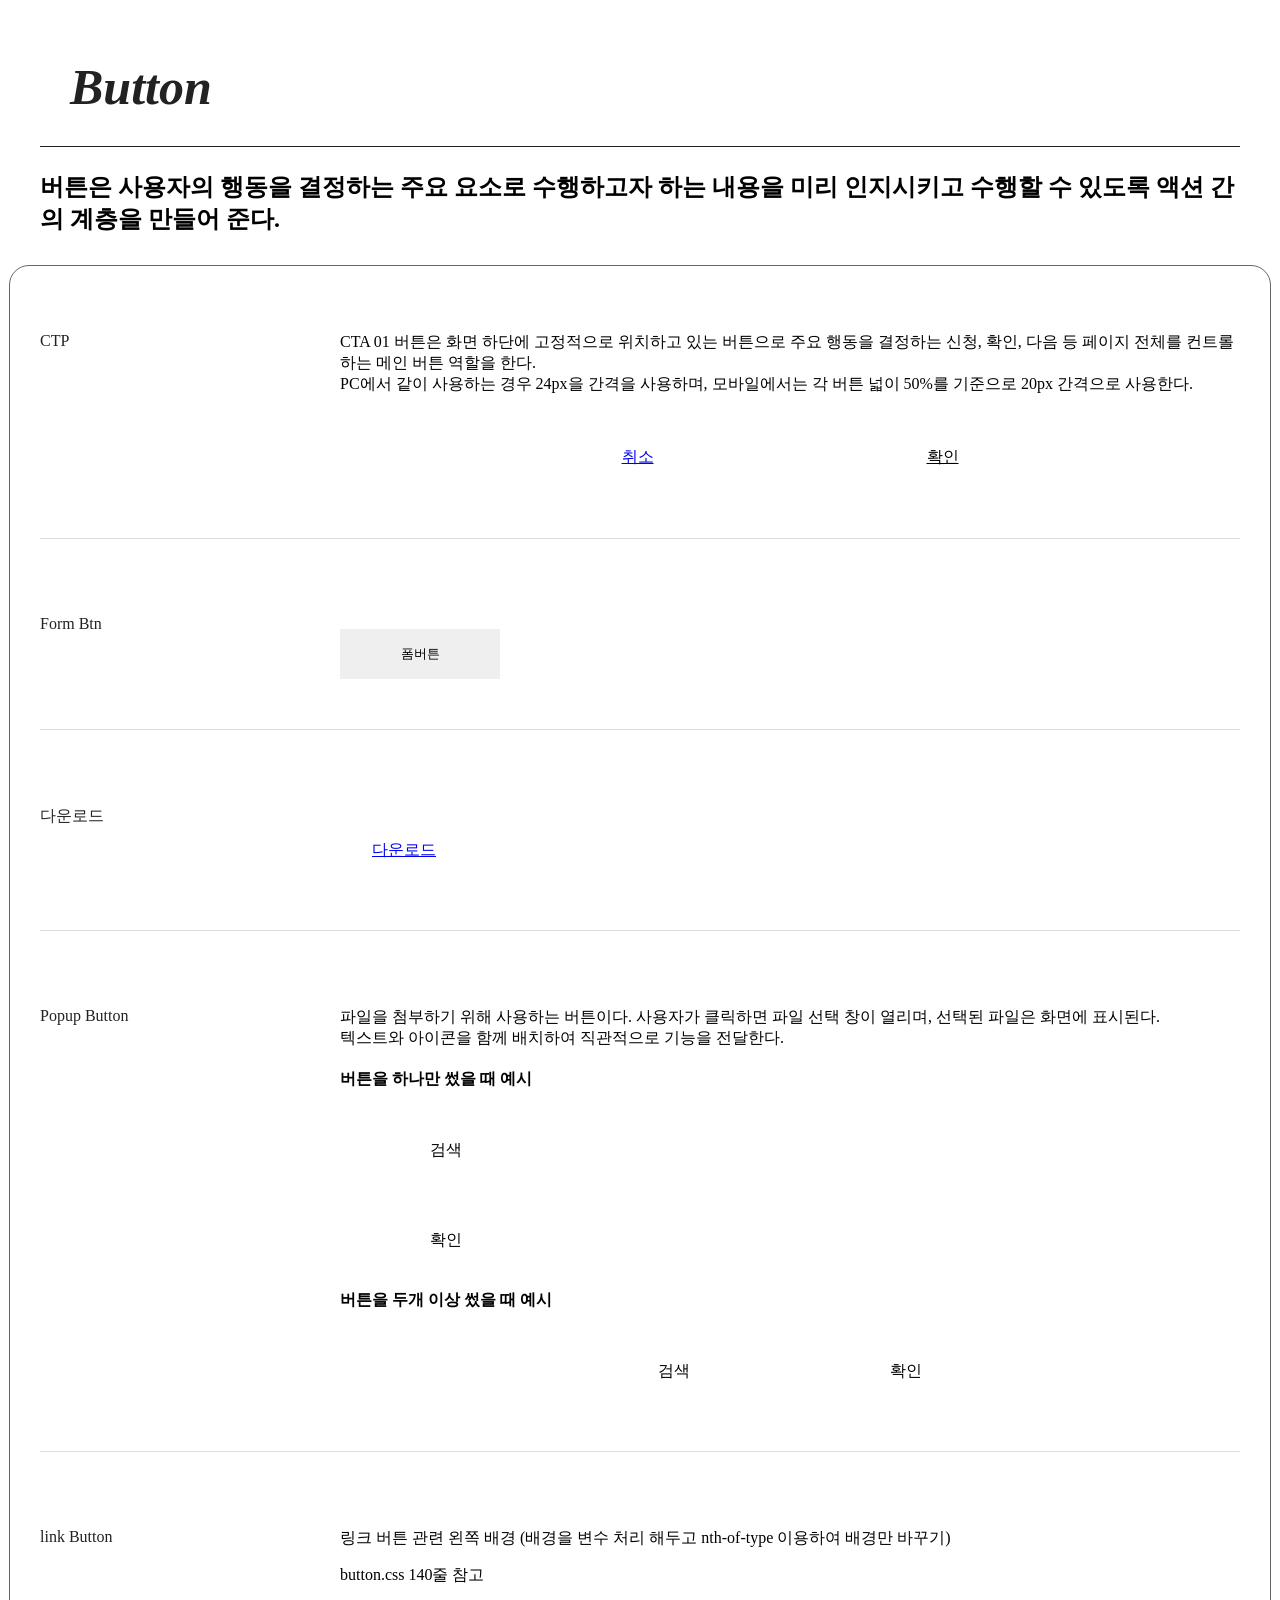
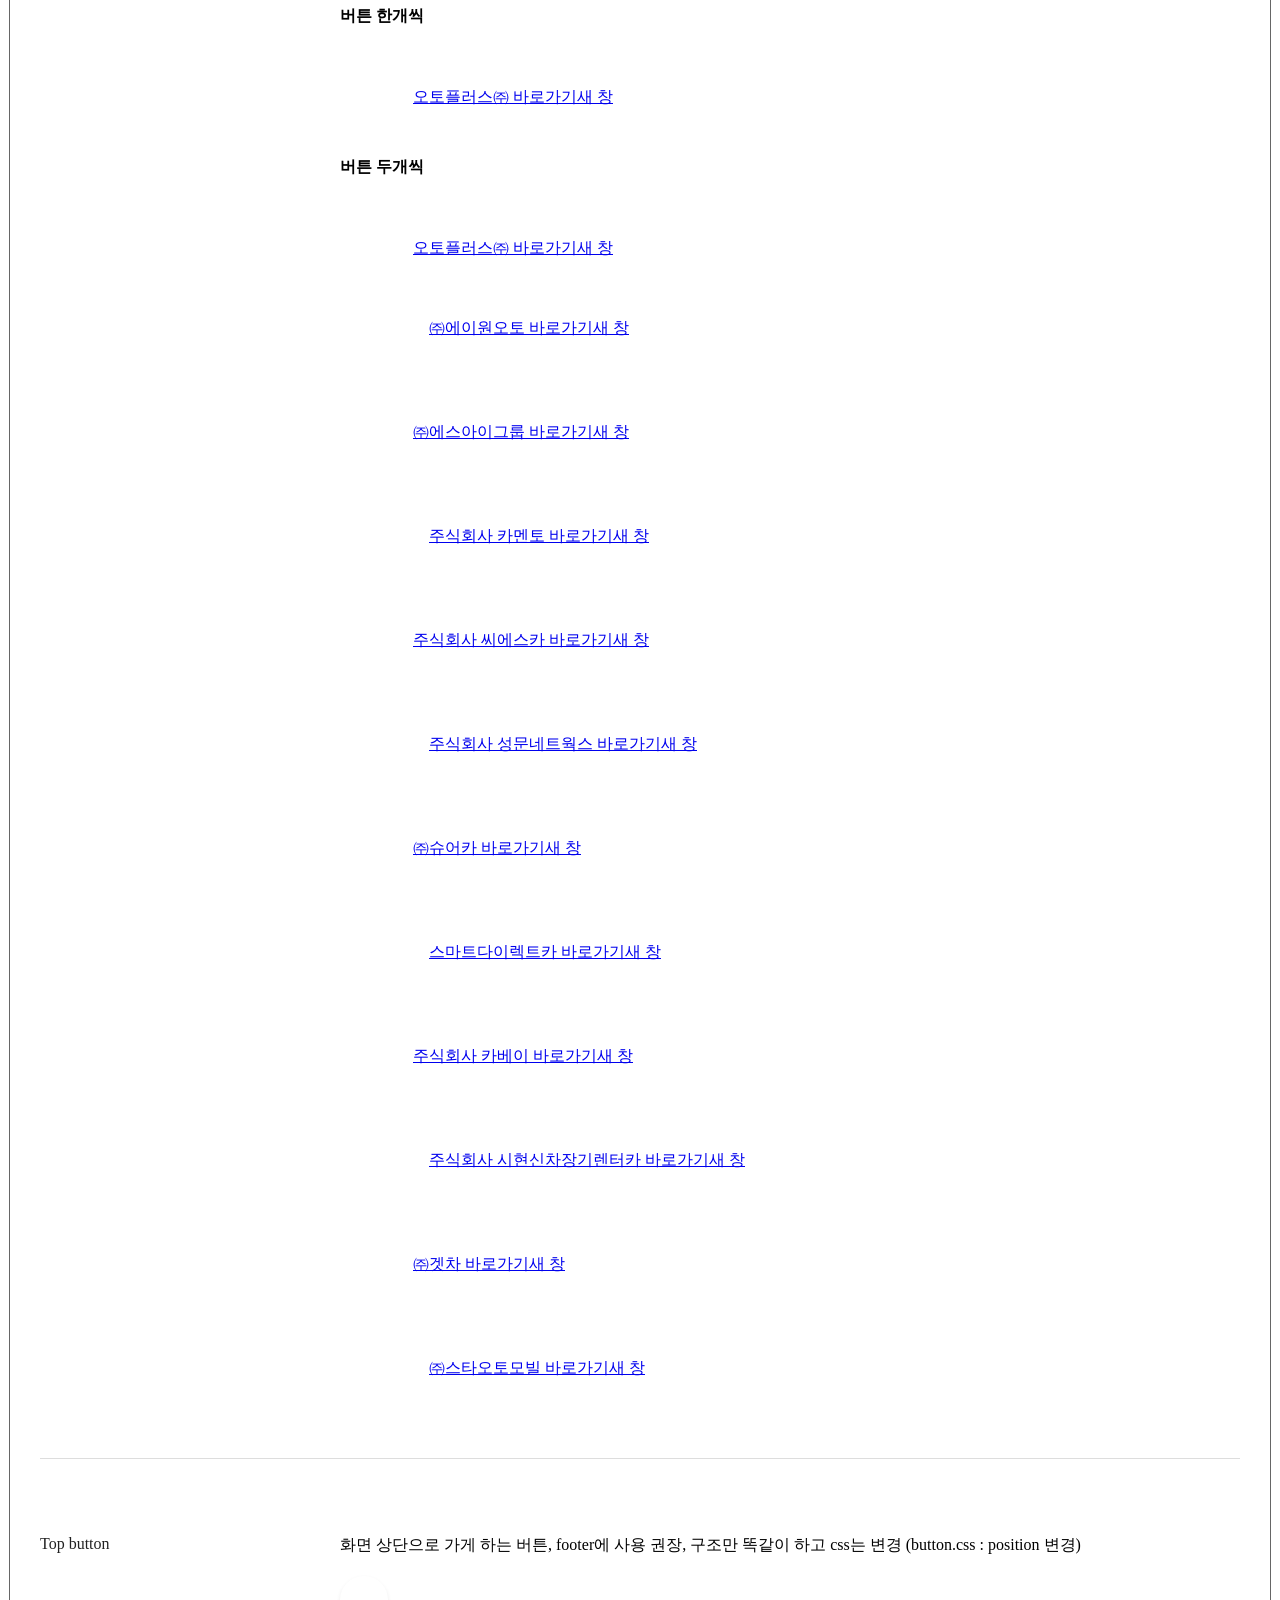
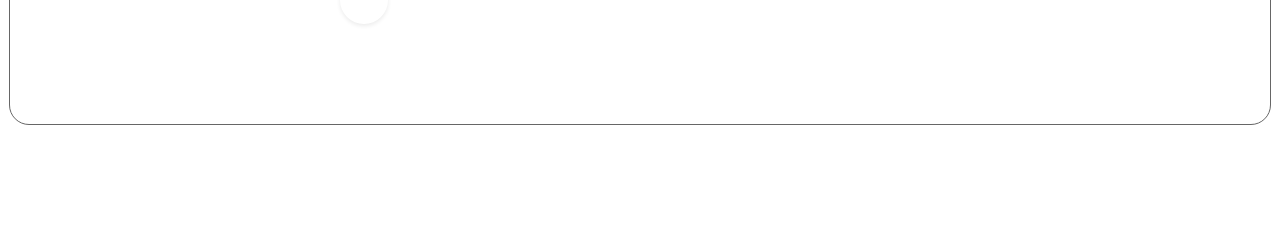
==== guide/sample/button.html @ 747c88f3 "table, tab, button css 가이드에 사용하는 부분 제외 주석처리" ====
<!DOCTYPE html>
<html lang="ko">
  <head>
    <meta charset="utf-8" />
    <meta http-equiv="X-UA-Compatible" content="IE=edge" />
    <title>버튼&gt;샘플&gt;mg캐피탈</title>

    <meta name="keywords" content="MG캐피탈" />
    <meta name="copyright" content="copyrights 2025 MG캐피탈" />
    <meta name="description" content="MG캐피탈 리스금융, 할부금융, 스탁론, 기업대출, 장기렌트카, PF대출 등 금융 서비스 제공." />
    <meta name="viewport" content="width=device-width" />
    <meta name="apple-mobile-web-app-status-bar-style" content="white" />
    <meta name="apple-mobile-web-app-capable" content="yes" />
    <meta name="mobile-web-app-capable" content="yes" />
    <meta http-equiv="Expires" content="-1" />
    <meta http-equiv="Pragma" content="no-cache" />
    <meta http-equiv="Cache-Control" content="No-Cache" />

    <!-- Favicon -->
    <link rel="shortcut icon" type="image/x-icon" href="https://www.mgcap.co.kr/favicon.ico" />

    <!-- CSS -->
    <link rel="stylesheet" href="../../assets/css/com/default.css" />
    <link rel="stylesheet" href="../../assets/css/com/common.css" />
    <link rel="stylesheet" href="../../assets/css/com/style.css" />
    <link rel="stylesheet" href="../../assets/css/com/fonts.css" />
    <link rel="stylesheet" href="../../assets/css/com/layout.css" />
    <link rel="stylesheet" href="../../assets/css/com/nav.css" />
    <link rel="stylesheet" href="../../assets/css/com/input.css" />
    <link rel="stylesheet" href="../../assets/css/com/button.css" />
    <link rel="stylesheet" href="../../assets/css/com/tab.css" />
    <link rel="stylesheet" href="../../assets/css/com/table.css" />
<!--     <link rel="stylesheet" href="../../assets/css/com/content.css" /> -->
    <link rel="stylesheet" href="../css/sample.css" />
    
    <script type="text/javascript" src="../../assets/js/lib/jquery-1.12.4.js"></script>
    <script type="text/javascript" src="../../assets/js/lib/jquery-ui.min.js"></script>
    <script type="text/javascript" src="../../assets/js/lib/ui_plugin.js"></script>
    <script type="text/javascript" src="../../assets/js/ui/ui-util.js"></script>

    <style>
        
        input[placeholder="포커스"] { border:1px solid #2392FF; }
        textarea { width:100%; height:100px; }
        .button-content,
		.bottom-container{ margin-top:30px; }
    </style>
  </head>

    <body>
        <div class="wrap">
            <main class="contentWrap guide">
                <div class="visual-content">
                    <h2>
                        <em>Button</em>
                        <p>버튼은 사용자의 행동을 결정하는 주요 요소로 수행하고자 하는 내용을 미리 인지시키고 수행할 수 있도록 액션 간의 계층을 만들어 준다.</p>
                    </h2>
                </div>
                <div class="sample-content">
                    <div class="tit-wrap">
                        <h3>CTP</h3>
                        <div>
                            <p>CTA 01 버튼은 화면 하단에 고정적으로 위치하고 있는 버튼으로 주요 행동을 결정하는 신청, 확인, 다음 등 페이지 전체를 컨트롤 하는 메인 버튼 역할을 한다. <br />
                                PC에서 같이 사용하는 경우 24px을 간격을 사용하며, 모바일에서는 각 버튼 넓이 50%를 기준으로 20px 간격으로 사용한다.</p>
                            <div class="bottom-container">
                                <div class="btn-content cta">
                                    <div class="button-group">
                                        <!-- <a href="javascript:void(0);" class="btn-primary" data-modal-open="modal">알럿창 기본</a> -->
                                        <a href="javascript:void(0);" class="btn-secondary">취소</a>
                                        <a href="javascript:void(0);" class="btn-primary">확인</a>
                                    </div>
                                </div>
                            </div>
                        </div>
                    </div>
                    <div class="tit-wrap">
                        <h3>Form Btn</h3>
                        <div>
                            <div class="button-content">
                                <div class="btn-group">
                                    <button class="btn-form">폼버튼</button>
                                </div>
                            </div>
                        </div>
                    </div>
                    <div class="tit-wrap">
                        <h3>다운로드</h3>
                        <div>
                            <div class="button-content">
                                <div class="btn-group">
                                    <a href="#" class="btn-download" download>다운로드</a>
                                </div>
                            </div>
                        </div>
                    </div>
                    <div class="tit-wrap pop-content">
                        <h3>Popup Button</h3>
                        <div>
                            <p>파일을 첨부하기 위해 사용하는 버튼이다. 사용자가 클릭하면 파일 선택 창이 열리며, 선택된 파일은 화면에 표시된다. <br />텍스트와 아이콘을 함께 배치하여 직관적으로 기능을 전달한다.</p>

                            <p style="margin-top: 20px; font-weight: 700;">버튼을 하나만 썼을 때 예시</p>
                            <div class="button-content">
								<div class="button-wrap">
									<button type="button" class="btn-pop-secondary" data-popup-close="modal">검색</button>
								</div>
							</div>
                            <div class="button-content">
								<div class="button-wrap">
                                    <button type="button" class="btn-pop-primary" data-popup-close="modal">확인</button>
								</div>
							</div>

                            <p style="margin-top: 20px; font-weight: 700;">버튼을 두개 이상 썼을 때 예시</p>
                            <div class="button-content">
								<div class="button-wrap popup">
									<button type="button" class="btn-pop-secondary" data-popup-close="modal">검색</button>
                                    <button type="button" class="btn-pop-primary" data-popup-close="modal">확인</button>
								</div>
							</div>
                        </div>
                    </div>
                    <div class="tit-wrap">
                        <h3>link Button</h3>
                        <div>
                            <p>링크 버튼 관련 왼쪽 배경 (배경을 변수 처리 해두고 nth-of-type 이용하여 배경만 바꾸기)</p>
                            <p>button.css 140줄 참고</p>
                            <p style="margin-top: 20px; font-weight: 700;">버튼 한개씩</p>
                            <div class="button-content">
                                <div class="btn-group w50 link1">
                                    <a href="javascript:void(0);" class="btn-link"><span>오토플러스㈜ <span>바로가기</span><span class="sr-only">새 창</span></span></a>
                                </div>
                            </div>
                            <p style="margin-top: 20px; font-weight: 700;">버튼 두개씩</p>
                            <div class="button-content">
                                <div class="btn-group w50 link2">
                                    <a href="javascript:void(0);" class="btn-link"><span>오토플러스㈜ <span>바로가기</span><span class="sr-only">새 창</span></span></a>
                                    <a href="javascript:void(0);" class="btn-link"><span>㈜에이원오토 <span>바로가기</span><span class="sr-only">새 창</span></span></a>
                                    <a href="javascript:void(0);" class="btn-link"><span>㈜에스아이그룹 <span>바로가기</span><span class="sr-only">새 창</span></span></a>
                                    <a href="javascript:void(0);" class="btn-link"><span>주식회사 카멘토 <span>바로가기</span><span class="sr-only">새 창</span></span></a>
                                    <a href="javascript:void(0);" class="btn-link"><span>주식회사 씨에스카 <span>바로가기</span><span class="sr-only">새 창</span></span></a>
                                    <a href="javascript:void(0);" class="btn-link"><span>주식회사 성문네트웍스 <span>바로가기</span><span class="sr-only">새 창</span></span></a>
                                    <a href="javascript:void(0);" class="btn-link"><span>㈜슈어카 <span>바로가기</span><span class="sr-only">새 창</span></span></a>
                                    <a href="javascript:void(0);" class="btn-link"><span>스마트다이렉트카 <span>바로가기</span><span class="sr-only">새 창</span></span></a>
                                    <a href="javascript:void(0);" class="btn-link"><span>주식회사 카베이 <span>바로가기</span><span class="sr-only">새 창</span></span></a>
                                    <a href="javascript:void(0);" class="btn-link"><span>주식회사 시현신차장기렌터카 <span>바로가기</span><span class="sr-only">새 창</span></span></a>
                                    <a href="javascript:void(0);" class="btn-link"><span>㈜겟차 <span>바로가기</span><span class="sr-only">새 창</span></span></a>
                                    <a href="javascript:void(0);" class="btn-link"><span>㈜스타오토모빌 <span>바로가기</span><span class="sr-only">새 창</span></span></a>
                                </div>
                            </div>
                        </div>
                    </div>
                    <div class="tit-wrap">
                        <h3>Top button</h3>
                        <div>
                            <p>화면 상단으로 가게 하는 버튼, footer에 사용 권장, 구조만 똑같이 하고 css는 변경 (button.css : position 변경)</p>

                            <div id="scrollTop" class="on" style="position:relative; right:auto; bottom:auto; margin-top:20px; z-index:1;">
                                <button type="button" class="scrollUpBtn">탑버튼</button>
                            </div>
                            
                        </div>
                    </div>
                </div>
                <!--s: 알럿모음-->
                <!-- <section class="modal-container">
                    <div id="modal" class="layerPopup modal">
                        <div class="pop-content alert">
                            <div class="pop-body">
                                <p>알럿내용을 입력하세요.</p>
                            </div>
                            <div class="pop-footer">
                                <div class="button-content">
                                    <button type="button" class="btn-pop-primary"  data-popup-close="modal">확인</button>
                                </div>
                            </div>
                        </div>
                    </div>
                </section> -->
                <!--e: 알럿모음-->
            </main>
        </div>
    </body>
</html>
---- assets/css/com/layout.css ----
@charset "utf-8";
body {
    --success-bg:#F0FFF9;
    --success-font-color:#218500;
    --ico-success:url("../../images/com/svg/ico_success.svg");
    --error-bg:#FFF0F0;
    --error-font-color:#D52700;
    --ico-error:url("../../images/com/svg/ico_error.svg");
    --ico-select:url("../../images/com/svg/ico_select.svg");
    --error: var(--red);
    --success:var(--primary);
    --failure:var(--red);
    --point-r:#d82800;
    --point-b:var(--primary);
    --ico-location:url("../../images/com/svg/ico_location.svg");
    --search-bg:#EEF2F7;
}


.flex-col { display:flex;  }

/*---------------------------------------------
	#기본 레이아웃
---------------------------------------------*/
html,body { height:100%; }
body { position: relative; height:100%; -webkit-text-size-adjust: none; overflow-y:auto; }
.wrap { position: relative; margin: 0 auto; display:-webkit-box; display:-ms-flexbox; display:-webkit-flex; display:flex; -webkit-box-orient:vertical; -webkit-box-direction:normal; -ms-flex-direction:column; flex-direction: column; /*overflow: hidden;*/ }

main.contentWrap { -webkit-box-flex:1; -ms-flex:1 1 auto; flex:1 1 auto; padding-bottom:120px; min-height:0; min-width:0; -webkit-overflow-scrolling:touch; position:relative; overflow-anchor:none; }
main.contentWrap > * { margin:0 auto; max-width:1200px; width:100%; padding:0;  }
main.contentWrap img { max-width:100%; }

.mt-5 { margin-top:5px; }
.mt-10 { margin-top:10px; }
.mt-15 { margin-top:15px; }
.mt-20 { margin-top:20px; }
.mt-38 { margin-top:38px; } 
.mt-72 { margin-top:72px; }
.pt-52 { padding-top:52px; }
/* form 태그 안 써서 */
.mt-42 { margin-top:42px; } /* form 태그 안 써서 */
.point-r { color:var(--point-r) !important; }
.point-b { color:var(--point-b) !important; }
.bo-t0 { border-top:0 !important; }
.bo-t1 { border-top:1px solid var(--border); }
.w-auto { width:auto; }
.w-406 { width:406px !important; }
.w-100p { width:100% !important; } 
.mw-100p { max-width:100% !important; }
.fs-2 th,
.fs-2 td { font-size: calc(1rem - 2px); }
.flw-100 { width:100px; flex:0 0 100px; }

.font-w-m { font-weight:var(--font-w-m); }
.font-w-b { font-weight:var(--font-w-b); }

.dp-in-b { display:inline-block; }

/*---------------------------------------------
    #header
---------------------------------------------*/
/** skipnavi **/
#skipnavi { position:relative; z-index:9999; }
#skipnavi ul { margin:0; padding:0; list-style:none; }
#skipnavi li { margin:0; padding:0; }
#skipnavi a { display:block; width:100%; line-height:30px; color:var(--white); background-color:#666; border:1px solid #DADCE1; text-align:center; position:absolute; top:-200px; left:0; text-decoration:none; }
#skipnavi a:focus,
#skipnavi a:focus-visible,
#skipnavi a:active { top:0; outline:var(--primary); outline-offset:4px; }

/** 헤더 레이아웃 **/
#headerWrap { position:fixed; top:0; z-index:12; width:100%; background:var(--white); border-bottom:1px solid #E5E5E5; }
#headerWrap:has(.menu-item.on) { background-color:var(--white); }
.gnb{ display:flex; justify-content:space-between; align-items:center; margin:0 auto; max-width:1400px; width:100%; background:var(--white); }
.gnb h1{ display:block; width:137px; height:36px; font-size:0; }
.gnb h1 a{ display:block; width:100%; height:100%; text-indent:-9999px; background:url("../../images/com/svg/topLogo.svg") no-repeat; background-size:100%; }
.bodyWrap { padding-top:88px; }
/*---------------------------------------------
    #브레드크럼
---------------------------------------------*/

main.contentWrap > .location-container { padding:24px 0; width:100%; max-width:1400px; }
.location-container ol { display:flex; align-items:center; justify-content:flex-end; gap:0; max-width:1600px; margin:0 auto; }
.location-container ol li { display:flex; align-items:center; }
.location-container ol li a { scroll-margin-top:120px; }
.location-container ol li span { font-size:var(--font14); color:var(--color-6); font-weight:var(--font-w-r); }
.location-container ol li::before { content:""; display:block; margin:0 8px; width:14px; height:14px; background:var(--ico-location) no-repeat center; }
.location-container ol li:first-of-type:before { display:none; } 
.location-container ol li:last-child span { color:var(--color-3); font-weight:var(--font-w-m); }



/*---------------------------------------------
    #서브이미지
---------------------------------------------*/
.visual-container { font-family:"mg"; }
.visual-container > * { text-align:center; }
.visual-container h2 { padding:28px 20px; font-size:var(--font45); font-weight:700;  -webkit-font-smoothing:antialiased; text-rendering:geometricPrecision; }
.visual-container h2 + p { padding-top:0; }
.visual-container p { padding:28px 0; font-size:var(--font20); color:var(--color-6); }

/*---------------------------------------------
    #컨텐츠
---------------------------------------------*/

main.contentWrap > .page-container { padding-top:42px; margin:0 auto; max-width:1200px; }
/**text-content, text-group*, process-content, process-gruop */
.page-container > [class*="-content"] > .group,
.page-container > [class*="-content"] > [class*="-group"],
.page-container > div + div.bo-t0  { margin-bottom:72px; }

.page-container > [class*="-content"]:last-child > .group:last-child,
.page-container > [class*="-content"]:last-child > [class*="-group"]:last-child,
.page-container > div:last-child + div.bo-t0:last-child  { margin-bottom:0; }

.page-container > [class*="-content"]:last-child > [class*="-group"]:last-child { margin-bottom:0; }
.page-container > [class*="-content"] > .group > [class*="-group"] { margin-bottom:52px; }
.page-container > [class*="-content"] > .group >[class*="-group"]:first-child,
.page-container > [class*="-content"] >[class*="-group"]:first-child { margin-top:0; }
.page-container > [class*="-content"] > .group > [class*="-group"]:last-child { margin-bottom:0; }
.page-container > div + div { padding-top:52px; border-top:1px solid var(--color-d); }
.page-container > div.tab-container + div { padding-top:0; }

/**성공, 실패**/
.success { color: var(--success) !important; }
.error { color:var(--failure) !important; }

/**타이틀 및 텍스트**/
h3,
.group > .text-group:has(h5) > h4{ display:block; font-size:var(--font26); color:var(--color-2);  }
h3 + p,
.tit + dl { margin-top:20px; }
h3.rfrnc { font-size:var(--font28) !important; color:var(--color-2) !important; }
h4.tit-diamond::before { content:"◆"; display:inline; margin-right:5px; color:var(--primary); }
h5, p.tit, h4.tit { color:var(--color-2); font-size:1rem; font-weight:var(--font-w-b); }

[class*="-container"] form,
[class*="-container"] div.form { margin:52px 0 32px; }
[class*="-container"] [class*="-content"] > form:first-child { margin-top:0; }
[class*="-container"] form:last-of-type { margin-bottom:0; }
[class*="-content"] * ~ h3 { margin-top:72px; }
[class*="-content"] > .group > h3 + [class*="-group"],
[class*="-content"] > .group > h3 + p + [class*="-group"],
[class*="-content"] > .group > p:first-child + [class*="-group"] { margin-top:52px; }
[class*="-group"] h3 + *,
[class*="-group"] h4 + *,
[class*="-group"] h5 + * { margin-top:20px; }
[class*="-group"] h3 + * ~ *,
[class*="-group"] h4 + * ~ *,
[class*="-group"] h3 + * ~ *, [class*="-group"] h4 + * ~ * { margin-top:18px; }
[class*="-group"] h4 + * ~ .rfrnc { margin-top:12px; }


/**텍스트**/
/* .page-container > .text-content > .group > h3 + .text-group:first-of-type { margin-top:72px; } */
.text-content * { word-break:keep-all; line-height:1.6; }
.text-content * + p { margin-top:20px;}
p.hypn, .star, .rfrnc, .square { color:var(--color-6);  }
p.hypn:before,
.hypn li:before { content:"-"; }
.hypn dd:before { content:"-"; }
p.star:before,
.star li:before,
.star dd:before { content:"*"; margin-right:3px; }
p.square:before,
.square li:before,
.square dd:before { content:"□"; }
p.dot, .dot > li, .dot dt, .info-content .dot > li { position:relative; padding-left:15px; }
.dot > li { margin-bottom:12px; }
.dot > li li { margin:12px 0 0;}
.dot > li li:first-of-type { margin-top:0; }
p.dot:before,
.dot > li:before,
.dot > dt:before,
.info-content .dot > li:before { content:""; display:inline-block; position:absolute; left:5px; top:10px; width:5px; height:5px; border-radius:10px; background:var(--color-6); margin-right:7px; }
.hypn li,
p.m-dot,
p.m-dot,
.m-dot dd,
.m-dot li,
.info-content .m-dot li {  text-indent:-15px; padding-left:15px; color:var(--color-6);  margin-top:12px; font-size:var(--font16); }
p.m-dot::before,
p.m-dot::before,
.m-dot dd::before,
.m-dot li::before,
.info-content .m-dot li::before { content:"·"; margin:0 5px; font-weight:900; }
.dot li:last-of-type,
.m-dot li:last-of-type,
.dot li:last-of-type { margin-bottom:0; }
.rfrnc { font-size:var(--font16); }
.rfrnc li { display:block; }
p.rfrnc:before,
.rfrnc li:before,
.rfrnc dd:before,
h3.rfrnc::before { content:"※ "; display:inline; position:relative; left:inherit; top:inherit; width:auto; height:auto; background:transparent; }


.text-group{
    --span-first-width:25px;
    --text-color:var(--color-6);
    --text-color2:var(--color-75);
}
.text-list li,
.text-list dd { margin-bottom:18px; }
.text-list li:last-child { margin-bottom:0; }
.text-list li > .rfrnc { display:block; margin-top:12px; margin-left:16px; }
.text-list.dot li > .rfrnc { margin-left:0; }
.text-list li > p { width:100%; }
.text-list li > * + p { margin-bottom:10px; }
.text-list li > * + p:last-child { margin-bottom:0; }
.text-list .rfrnc li { display:block !important; }

.dot dt { display:inline-flex; align-items:center; font-weight:var(--font-w-b); }
.dot dd { margin-top:12px; padding-left:11px; }
.dot dt ~ dt { margin-top:18px; }

.text-group dt { font-weight:var(--font-w-m); }
.text-group dt ~ dt { margin-top:20px; }
.text-group dd { margin-top:12px; color:var(--color-75); }
.text-group dd + dd { margin-top:12px; }
.text-group .button-content { margin-top:32px; }
.text-group > p:first-child { margin-top:0; }

.text-content .text-group.pl-20 > * { padding-left:20px; }
.text-content .text-group.pl-20 > h4 { padding-left:0; }

.text-group > h3 ~ .text-list li, 
.text-group > h4 ~ .text-list li { display:flex; flex-wrap:wrap; color:var(--text-color); }
.text-group > h4 ~ .text-list li .m-dot li { display:block; }
.text-group > h3 ~ .text-list li > span:first-of-type, 
.text-group > h4 ~ .text-list li > span:first-of-type { width:var(--span-first-width); flex:0 0 var(--span-first-width); }
.text-group > h3 ~ .text-list li > span:nth-of-type(2),
.text-group > h4 ~ .text-list li > span:nth-of-type(2) { flex:1; }
.text-group > h4 ~ .text-list li > ol, 
.text-group > h4 ~ .text-list li > ul,
.text-group > h4 ~ .text-list li > dl { width:100%; margin-left:0; padding-left:0;  color:var(--text-color2); }
.text-group > h4 ~ p,
.text-group > h4 ~ dl,
.text-group > h4 ~ ol,
.text-group > h4 ~ ul { color:var(--text-color);  }
.text-group > li p { width:100%; }

.text-group .text-indent { text-indent:-22px; padding-left:22px; }
.text-group .text-indent ~ * { margin-left:22px; }


/* 테이블 텍스트 */
.table-content .table-tit { padding-bottom:20px; font-size:var(--font22); color:var(--color-2); }
.table-content .table-tit + table { margin-top:0 !important; }

 /** 들여쓰기 **/
 .page-container.indent .text-group .text-list > li > .text-list,
 .pop-body.indent .text-group .text-list > li > ol { margin-left:20px; margin-top:12px; }



/**유의사항 2025.10.27 수정**/
.note-group { padding:32px 40px 42px; border:var(--board); }
.note-content .tit,
.note-group .tit { position:relative; padding-left:46px; padding-bottom:29px; font-size:var(--font22); font-weight:var(--font-w-m); color:var(--color-2); }
.note-content .tit::before,
.note-group .tit::before,
.note-group .detail-tit::before { content:""; position:absolute; top:6px; left:8px; display:block; width:24px; height:24px; background:var(--ico-info)no-repeat center; background-size:auto 24px; }
.note-group ul li + li { margin-top:16px; }


/**인풋**/
.form-content > .form-wrap { display:flex; gap:40px; margin-bottom:40px; }
.form-content > .form-wrap:first-of-type { margin-top:0; }
.form-content > .form-wrap:last-of-type:not(.search-form, .noti-search),
.form-content > .form-wrap:last-of-type > .form-group:last-of-type{ margin-bottom:0; }
.form-content > .form-wrap > .form-group { flex:1; position:relative; }
.form-content > .form-wrap > .form-group:only-of-type { flex:0 0 calc(50% - 20px); }
.form-content > .form-wrap > .form-group > .flex-row,
.form-content > .form-wrap > .form-group > .flex-row > div { position:relative; display:flex; align-items:center; gap:10px; flex:1; }
.form-content > .form-wrap > .form-group > .flex-row > div:only-of-type { flex:1; width:100%; }
.form-content > .form-wrap > .form-group .mo-column .flex-row > div { flex:1; }
.form-content > .form-wrap > .form-group .mo-column .flex-row .se-select,
.form-content > .form-wrap > .form-group .mo-column > .col:last-of-type { flex:0 0 152px; }

/**검색 폼**/
.form-wrap.search-form { position:relative; display:block; margin-bottom:0; font-size:var(--font16); }
.form-wrap.search-form .tab-list,
.form-wrap.search-form > .form-group { display:flex; align-items:center; margin-bottom:30px; }
.form-wrap.search-form .tab-content > .group,
.form-wrap.search-form > .group {  padding:40px; background:var(--search-bg); border-radius:12px; }
.form-wrap.search-form .tab-content > .group:has(.radio),
.form-wrap.search-form > .group:has(.radio) { padding:32px 27px; }
.form-wrap.search-form .tab-content > .group .form-group,
.form-wrap.search-form > .group .form-group { display:inline-flex; flex-wrap: wrap; align-items:center; gap:24px; margin-bottom:24px; padding-bottom:24px; width:100%; border-bottom:1px solid #D6E0EB; }
.form-wrap.search-form .tab-content > .group .form-group .ph,
.form-wrap.search-form > .group .form-group .ph { display:inline-flex; flex-wrap:wrap; align-items:center; gap:12px; }
.form-wrap.search-form .tab-content > .group .form-group:has(.radio),
.form-wrap.search-form > .group .form-group:has(.radio) { gap:19px; margin-bottom:0; padding:0;  border-bottom:0; }
.form-wrap.search-form .tab-content > .group .form-group:last-of-type,
.form-wrap.search-form > .group .form-group:last-of-type { padding-bottom:0; margin-bottom:0; border-bottom:0; }
.form-wrap.search-form .tab-content > .group .form-group label:not(.radio),
.form-wrap.search-form > .group .form-group label:not(.radio),
.form-wrap.search-form > .tab-content .group .form-group .label-tit,
.form-wrap.search-form > .tab-content .group .form-group .label-tit2 {  width:100%; max-width:110px; min-width:72px; font-weight:var(--font-w-b); color:var(--color-2); }
.form-wrap.search-form p.mo-tit { display:none; }

form:has(.form-wrap.search-form) + [class*="-group"] { margin-top:38px; }

/**팝업 검색 폼**/
.pop-content .form-wrap.search-form > .group .form-group { display:grid; grid-template-columns:100px 1fr; gap:0 24px; align-items:center; width:100%; }
.pop-content .form-wrap.search-form > .group .form-group label { grid-column:1; }
.pop-content .form-wrap.search-form > .group .form-group input { grid-column:2; }
.pop-content .form-wrap.search-form > .group .form-group .ph { display:inline-flex; flex-wrap:wrap; align-items:center; gap:12px; }

/** 공지사항 검색 **/
.form-wrap.noti-search { justify-content:flex-end; margin-bottom:24px; width:100%; }
.form-content > .form-wrap.noti-search > .form-group > .flex-row { gap:12px;     justify-content:flex-end; width:100%; }
/** 공지사항 검색 **/

/** 상세보기 **/
.view-content {
    --view-p-top:52px;
    --view-tit:var(--font28);
    --view-p:56px 0 72px 0;
    --view-link-board:1px solid var(--color-d);
    --view-lable-p:28px 20px 28px 28px; 
    --view-a-p:28px 28px 28px 20px;
}
.view-subject{ display:block; align-items:center; position:relative; padding-top:var(--view-p-top); border-top:1px solid var(--color-9); font-size:var(--view-tit); color:var(--color-2); font-weight:var(--font-w-b); }
.view-subject .date{ display:inline;  margin-left:24px; color:var(--color-75); font-size:1rem; font-weight:var(--font-w-m); }

.view-cont{padding:var(--view-p); font-size:1rem; color:var(--color-45);  }
.view-cont .view-image{ max-width:800px; aspect-ratio:16/9; background-color:#f0f0f0;margin-bottom:24px; }
.view-cont p{ margin-bottom:24px; }
.view-cont p:last-child{ margin-bottom:0; }
.view-cont * { all:revert; }

.view-navigation{border-top:var(--view-link-board); }
.view-navigation li{ position:relative; border-bottom:var(--view-link-board); }
.view-navigation li .label,
.view-navigation li a { display:inline-block; font-size:var(--font16); font-weight:var(--font-w-r); line-height:1.5; }
.view-navigation .label{ padding:var(--view-lable-p); vertical-align:top; width:131px; color:var(--color-75); }
.view-navigation .link-group { font-size:0; }
.view-navigation .link-group > a { padding:var(--view-a-p); width:calc(100% - 200px); font-size:1rem; color:var(--color-6); overflow:hidden; white-space:nowrap; text-overflow:ellipsis; word-break:break-all; }
.view-navigation .link-group > a.on { font-weight:var(--font-w-m); color:var(--color-45); }
.view-navigation .link-group > a.non { cursor:auto; }
.view-navigation .link-group > .date { display:none; position:absolute; right:28px; top:50%; transform:translate(0, -50%); font-size:var(--font16); }
.view-navigation .link-group > .date::before { content:"등록일 : "; color:var(--color-75);  }
.view-navigation .meta-info{ font-size:0;}
.view-navigation .meta-info span { font-size:var(--font16); color:var(--color-45);}
.view-navigation .meta-info .label{ padding-right:10px; color:var(--color-75); }

/**다이아몬드박스**/
.diamond-box { display: flex; padding: 32px 24px; margin-top: 32px; flex-direction: column; justify-content: center; align-items: flex-start; gap: 20px; background: var(--bg-box); }
.diamond-box li::before { content:"◆"; display:inline; color:var(--primary); margin-right: 6px; }
.diamond-box li { color: var(--color-2); font-weight: var(--font-w-m); word-break:keep-all; }

ul.diamond-box li { padding-left:22px; text-indent:-22px; }

/** 첨부파일 **/
.attach {
    padding:24px;
    background-color:var(--bg-box);
    font-size:0;
    --font-s:var(--font16);
}
.attach:last-of-type,
.attach:only-of-type { margin-bottom:42px; }
.attach + .attach { margin-top:20px; }
[class*="-group"] h3 + .attach { margin-top:32px; }
.attach dt { display:inline-block; padding-right:25px; width:125px; font-size:var(--font-s); font-weight:var(--font-w-b); color:var(--color-6); vertical-align:top; }
.attach dt .num { color:#0D52AC; }
.attach dd { display:inline-block; width:calc(100% - 140px); }
.attach dd a { font-size:var(--font-s); font-weight:var(--font-w-r); color:var(--color-2); }
.attach dd a + a { margin-top:16px; }
/* 다운로드 버튼 */
.list-download a.btn-download { padding:0; margin-left:10px; min-height:25px; border:0; }
.list-download a.btn-download:first-child { margin-left:0; }
.list-download a.btn-download:hover::after { background-color:var(--primary); }

/**캡챠이미지**/
.form-content > .form-wrap > .form-group .captcha { display:flex; flex:0 0 268px; }
.form-content > .form-wrap > .form-group p.img-captcha { flex:1; height:var(--form-height); background:#222; color:#fff; text-align:center;  } /* 2026.01.26 */



/**하단버튼 레이아웃**/
main.contentWrap > .page-container .btn-content.cta,
main.contentWrap > .bottom-container { margin-top:72px; }

/**성공실패**/

.success-content, .error-content { display:flex; align-items:center; justify-content:center; margin-top:20px; padding:20px; min-height:100px; text-align:center; }
.success-content > p, .error-content > p { display:inline-flex; align-items:center; gap:10px; font-size:var(--font28);  }
.success-content > p::before, .error-content > p::before { content:""; display:block; width:42px; height:42px; background-repeat:no-repeat; background-size:42px; background-position:center; font-size:var(--font28); font-weight:var(--font-w-m); }
.success-content { background-color:var(--success-bg); }
.success-content p { color:var(--success-font-color); }
.success-content > p::before { background-image:var(--ico-success); }
.error-content { background-color:var(--error-bg);   }
.error-content p {  color:var(--error-font-color);}
.error-content > p::before { background-image:var(--ico-error); }

/** 로딩 **/
/* 기본 */
.loading-content { position:fixed; display:flex; justify-content:center; align-items:center; right:0; top:0; bottom:0; z-index:101; width:100%; height:100vh; min-height:100%; background:rgba(0, 0, 0, 0.40); }
.loader { width:50px; aspect-ratio:1; border-radius:50%; background:radial-gradient(farthest-side,#0871F3 94%,#0000) top/8px 8px no-repeat, conic-gradient(#0000 30%,#0871F3); -webkit-mask: radial-gradient(farthest-side,#0000 calc(100% - 8px),#000 0); animation:l13 1s infinite linear; }
@keyframes l13{
    100%{transform: rotate(1turn)}
}
/* 데이터 로딩 */
.layerPopup.modal .pop-content.dataload { padding:40px 24px 32px; }
.layerPopup.modal .pop-content.dataload .pop-body p.tit { margin-bottom:6px; font-size:var(--font20); font-weight:var(--font-w-b); color:var(--color-45); }
.layerPopup.modal .pop-content.dataload .pop-body p.tit::before { content:''; display:block; margin:0 auto 23px; width:221px; height:118px; background:url("../../images/com/loading_pc.gif")no-repeat center / 221px; }

.layerPopup.modal .pop-content.dataload .pop-body p { font-size:var(--font16); color:var(--color-6); }
.layerPopup.modal .pop-content.dataload .data-loader { margin-top:32px; width:100%; height:10px; padding-bottom:8px; border-radius:100px; background:linear-gradient(var(--primary) 0 0) 0 100%/100% 10px no-repeat,
    var(--color-e); animation:l2 3s linear infinite; }
@keyframes l2 {
    0% { background-size: 0% 10px; }
    100% { background-size: 100% 10px; }
}

.layerPopup.modal .pop-content.dataload .pop-footer { margin-top:48px; }
.layerPopup.modal .pop-content.dataload .pop-footer .button-content { display:block; }
.layerPopup.modal .pop-content.dataload .pop-footer .button-content .btn-pop-primary { display:block; padding:0; width:100%; max-width:none; height:auto; background-color:transparent; font-weight:var(--font-w-m); color:#0072BC; text-align:center; line-height:27px; }

/*---------------------------------------------
    #팝업 레이아웃 :: layerPopup > z-index:110; ;
---------------------------------------------*/


.layerPopup { z-index:110;  display:none; flex-direction: column; position: fixed; top:0; left:0; background-color:#fff; overflow: hidden; width:100%; visibility: hidden; opacity: 0; transition: opacity 0.3s ease;}
.layerPopup .pop-content:focus-visible { outline: 2px solid var(--outline); outline-offset: -2px; }
.layerPopup.full.on::before,
.layerPopup.modal.on::before,
.layerPopup.on::before { content: ''; position:fixed; top:0; left:0; width:100%; height:100%; background-color:rgba(0, 0, 0, 0.3); z-index:-1; }
/* 팝업_헤더 */
.layerPopup .pop-header { display:flex; justify-content:space-between; align-items:center;  margin-bottom:24px;  width:100%;  }
.layerPopup .pop-header .pop-tit h2 { display:block; font-size:var(--font28); font-weight:600; }

/* 팝업_콘텐츠 */
.layerPopup > .pop-content { position:fixed; padding:32px 34px 38px 38px; max-width:800px; min-width:540px; width:100%; height:auto; top:50%; left:50%; transform:translate(-50%, -50%); border-radius:12px; overflow:hidden; background-color:var(--white);}
.layerPopup .pop-body { width:auto; padding:0; max-height:508px; height:100%; overflow-y: auto; }
.layerPopup.on { display:block; visibility: visible;  opacity: 1; }
.layerPopup .pop-header.on,
.pop-btm-wrap.on { box-shadow: 0px 0px 10px rgba(0, 0, 0, 0.3); }/*스크립트 :: 스크롤*/
.layerPopup [class*="-content"] > [class*="-group"] { margin-bottom:46px; }
.layerPopup [class*="-content"] > [class*="-group"]:last-of-type { margin-bottom:0; }

.layerPopup .pop-footer { margin-top:48px; }
.layerPopup .pop-footer .button-content { display:flex; justify-content:center; gap:16px; text-align:center; }
.layerPopup .alert .pop-footer .button-content .btn-pop-primary { max-width:100%; }


/* 팝업_풀팝업 */
.layerPopup .pop-area:focus-visible { outline: 2px solid var(--outline); outline-offset: -2px; }
.layerPopup.full { display:initial; min-height:auto; }
.layerPopup.full > .pop-area { display:flex; flex-direction:column;  position:fixed; width:80%; height:80%; max-width:800px; max-height:688px; top:50%; left:50%; transform:translate(-50%, -50%); background:var(--white); border-radius:28px; }
.layerPopup.full .pop-header { padding:44px 34px 12px; margin-bottom:0; }
.layerPopup.full .pop-header h2 { font-size:var(--font24); font-weight:var(--font-w-b); color:var(--color-2); }
.layerPopup.full .pop-body { padding:24px 34px 20px; flex:1; overflow-y:auto; }
.layerPopup.full .pop-footer { margin-top:0; padding:28px 34px 38px; display:flex; align-items:center; justify-content:center; }



/* 팝업_모달팝업*/
.layerPopup.modal .pop-content { max-width:400px; padding:32px 32px 28px 32px; min-width:auto; height:auto; width:calc(100% - 40px); border-radius:20px;  }
.layerPopup.modal .pop-header { padding:0; }
.layerPopup.modal .pop-body {  margin-bottom:30px; padding:0; max-height:508px; height:100%; overflow-x:hidden; overflow-y:auto; font-size:var(--font18); }
.layerPopup.modal .pop-body:focus { border:0; outline:0; }
.layerPopup.modal .pop-body .tit { margin-bottom:12px; font-size:1.111rem; font-weight:500;}
.layerPopup.modal .pop-body p { font-size:1rem; text-align:center; }
.layerPopup.modal .pop-body table { min-width:unset; }
.layerPopup.modal .pop-footer { margin-top:42px; }

/**팜업_등록*/
.pop-body fieldset {  display:block; width:100%; }
.pop-body .write-content li{ display:grid; grid-template-columns:130px 1fr; column-gap:20px; align-items:center; margin-bottom:20px; }
.pop-body .write-content li > label { grid-column:1; }
.pop-body .write-content li > input[type="text"] { grid-column:2; width:100%; }
.pop-body .info-content li { font-size:var(--font18); background-size:20px; background-position:left 5px; color:var(--color-45); }
.pop-body .info-content { margin-top:20px; padding:16px 0; border-top:1px solid var(--color-d); }

/*---------------------------------------------
	#푸터
---------------------------------------------*/
.footer-wrap {padding:31px 0 80px; width:100%; border-top:1px solid var(--color-d); }
.footer-container { margin:0 auto; max-width:1200px; width:100%; }
.footer-top { display:flex; justify-content:space-between; align-items:center; column-gap:20px; font-size: 14px; font-weight:700; }
.footer-top > ul { display:flex; gap:20px; }
.footer-top > .ft-link li:not(li:first-child) a { font-weight:var(--font-w-m); }

.footer-top .family-site { width:112px; }
.footer-top .family-site select {padding:0 20px 0 0; height:auto; border:0; background-image:url("../../images/com/svg/ico_footer_select.svg"); background-position:right; font-size:var(--font14); font-weight:var(--font-w-m); color:var(--color-6); line-height:21px; }

.footer-main { display:flex; justify-content:space-between; align-items:center; margin-top:38px; }
.footer-main .ft-cts p { padding-bottom:8px; font-size:var(--font14); font-weight:var(--font-w-r); color:var(--color-6); }
.footer-main .ft-cts p.copyright { padding:12px 0 0; font-weight:var(--font-w-m); color:var(--color-6); }
.footer-main .ft-logo a { max-width:95px; width:100%; }
.footer-main .ft-logo a .img-wa { width:100%; }

@media (max-width:1400px){
	/*---------------------------------------------
		#헤더
	---------------------------------------------*/
	.gnb { padding:0 20px; }
    /*---------------------------------------------
		#푸터
	---------------------------------------------*/
	.footer-container { padding:0 20px; }
}
@media (max-width:1200px){
	/*---------------------------------------------
		#헤더
	---------------------------------------------*/
	.gnb { padding:20px; }

    .bodyWrap { padding-top:78px; }

	/*---------------------------------------------
		#푸터
	---------------------------------------------*/
	.footer-top > ul { flex-wrap:wrap; }
}
@media (max-width:767px) {
    img.w-auto { width:100%; }
    .bodyWrap { padding-top:54px; }

    .mt-72 { margin-top:52px; }
    .mo-dp-none { display:none; }

    /*---------------------------------------------
		#헤더
	---------------------------------------------*/
	.gnb { height:54px; border-bottom:0; }
	.gnb h1 { width:114px; height:30px; }
	.gnb .header-l > ul,
	.gnb .header-r > nav { display:none; }
	.header-btn-wrap button { width:30px; height:30px; }

    main.contentWrap { padding-bottom:50px; }
    main.contentWrap > * { margin:0 auto; padding:0 24px; }

    .location-container { display:none; }
    /*---------------------------------------------
    #서브이미지
    ---------------------------------------------*/
    .visual-container h2 { padding:32px 0 0; font-size:var(--font24); }
    .visual-container h2 + p { padding-top:12px; }
    .visual-container p { padding:12px 0 18px; font-size:var(--font18); }
    .visual-container p br { display:none; }


    /*---------------------------------------------
    #컨텐츠
    ---------------------------------------------*/
    main.contentWrap > .page-container { padding-top:32px; }
    main.contentWrap > .page-container:has(.tab-list.depth1) { padding-top:0; }

    .page-container > [class*="-content"] > .group,
    .page-container > [class*="-content"] > [class*="-group"],
    .page-container > div + div.bo-t0  { margin-bottom:52px; }
    .page-container > [class*="-content"] > .group > [class*="-group"],
    .page-container > [class*="-content"] >[class*="-group"]:last-of-type { margin-bottom:42px; }
    .page-container > div + div { padding-top:32px; }
    .page-container > div + div.bo-t0 { padding-top:52px; }

    /**타이틀 및 텍스트**/
    
    h3 { font-size:var(--font20); }
    .group > .text-group > h4 { font-size:var(--font16);  }
    h3 + p { margin-top:18px; }
    [class*="-container"] form { margin:42px 0 32px; }
    [class*="-content"] * ~ h3 { margin-top:52px; }
    [class*="-group"] h3 + *,
    [class*="-group"] h4 + * { margin-top:18px !important; }
    [class*="-group"] h3 + * ~ *,
    [class*="-group"] h4 + * ~ * { margin-top:18px; }
    [class*="-group"] h4 + * ~ .rfrnc { margin-top:18px; }
    h3.rfrnc { font-size:var(--font20) !important; background:transparent !important; }
    .group > .text-group > h4.tit-diamond,
    h4.tit-diamond { padding-left: 22px; text-indent: -22px; font-size:var(--font16); }





    /**텍스트**/
    .page-container > .text-content > .group > h3 + .text-group:first-of-type { margin-top:52px; }
    .page-container > .text-content > .group > h3 + .text-group:first-of-type .caption { margin-top:-10px; }
    .text-content * + p,
    .text-content p + ul{ margin-top:16px; width:100%; }

    .text-content .rfrnc {  padding:18px; background:var(--bg-box); font-size:var(--font14); }
    .text-content .bck-t { padding:0; background:transparent; }

    .text-content .text-list li > .rfrnc {  display:block; margin-top:18px; margin-left:0; }
    .text-content .text-list.dot li > .rfrnc { margin-left:-15px; display:block; width:calc(100% + 15px); }

    .text-content .dot li,
    .text-content .text-list li,
    .text-content .text-list dd { margin-bottom:16px; }

    .text-group{
        --span-first-width:22px;
    }
    .text-group .text-indent { text-indent:-18px; padding-left:18px; }
    .text-group .text-indent ~ * { margin-left:18px; width: calc(100% - 18px); }
    
  /** 들여쓰기 **/
  .page-container.indent .text-group .text-list > li > .text-list,
  .pop-body.indent .text-group .text-list > li > ol { margin-left:20px; margin-top:12px; }
  .page-container.indent .text-group .text-list > li > .text-list > li { display:block; margin-bottom:8px; }
    
    /**유의사항 2025.10.27 추가**/
    .page-container .note-content { padding-top:52px; }
    .note-group { padding:20px; }
    .note-content .tit,
    .note-group .tit {padding-left:35px; padding-bottom:20px; font-size:var(--font18); }
    .note-content .tit::before,
    .note-group .tit::before,
    .note-group .detail-tit::before { top:4px; left:7px; width:20px; height:20px; background-size:auto 20px; }
    .note-group ul li + li { margin-top:16px; }



    /**인풋**/
    .form-content > .form-wrap { display:block; margin-bottom:0; }
    .form-content > .form-wrap > .form-group { flex:1; }
    .form-content > .form-wrap:first-of-type { margin-top:0; }
    .form-content > .form-wrap > .form-group { margin-bottom:28px; }

    .form-content > .form-wrap > .form-group > .flex-row.mo-column { gap:14px; }
    .form-content > .form-wrap > .form-group > .flex-row:only-child { max-width:680px; }

    .form-content > .form-wrap > .form-group .mo-column,
    .form-content > .form-wrap > .form-group .mo-column .flex-row { display:flex; flex-direction:column; }
    .form-content > .form-wrap > .form-group .mo-column .flex-row .se-select,
    .form-content > .form-wrap > .form-group .mo-column > .col:last-of-type,
    .form-content > .form-wrap > .form-group .captcha { flex:1; }
    .form-content > .form-wrap > .form-group p.img-captcha { height:48px; }


    /**성공실패**/
    .success-content > p, .error-content > p { flex-direction:column; font-size:var(--font18);  }

    /**하단버튼 레이아웃**/
    main.contentWrap > .page-container .btn-content.cta,
    main.contentWrap > .bottom-container{ margin-top:52px; }

    /** 검색 폼 **/
    form:has(.form-wrap.search-form) + [class*="-group"] { margin-top:32px; }
    .form-wrap.search-form { padding:28px 20px; background-color:var(--search-bg); border-radius:6px; text-align:center; }
    .form-wrap.search-form .tab-content > .group,
    .form-wrap.search-form > .group,
    .form-wrap.search-form > .group:has(.radio) { padding:0; }
    .form-wrap.search-form .tab-content { padding:0; }
    .form-wrap.search-form .tab-content > .group .form-group,
    .form-wrap.search-form > .group .form-group { display:block; margin-bottom:26px; padding-bottom:0; border-bottom:0; text-align:left; }
    .form-wrap.search-form > .group .form-group .ph { display:flex; gap:4px; }
    .form-wrap.search-form p.mo-tit { display:block; margin-bottom:18px; font-size:var(--font16); font-weight:var(--font-w-b); color:var(--color-2); }
    .form-wrap.search-form .tab-content > .group .form-group label:not(.radio), .form-wrap.search-form > .group .form-group label:not(.radio) { margin:26px 0 10px; }
    .form-wrap.search-form > .group .form-group > input + label,
    .form-wrap.search-form > .group .form-group > select + label { margin:10px 0; }
    /* .form-wrap.search-form > .group .form-group label { margin-bottom:18px; } */

    .form-wrap.search-form .tab-list .form-group,
    .form-content > .form-wrap > .form-group { display:block; text-align:left; }
    .form-wrap.search-form > .group > div[id] > .form-group {display: block; text-align: left;}

    .form-wrap.search-form .tab-list { margin-bottom:26px; }

    /** 로딩 **/
    /* 데이터 로딩 */
    .layerPopup.modal .pop-content.dataload .pop-body p.tit { margin-bottom:8px; font-size:var(--font18); }
    .layerPopup.modal .pop-content.dataload .pop-body p.tit::before { margin:0 auto 25px; width:199px; height:106px; background:url("../../images/com/loading_mo.gif")no-repeat center / 199px; }

    .layerPopup.modal .pop-content.dataload .pop-body p { font-size:var(--font14); }
    .layerPopup.modal .pop-content.dataload .data-loader { margin-top:28px; height:8px;  background-size:100% 8px; }
    @keyframes l2 {
        0% { background-size: 0% 8px; }
        100% { background-size: 100% 8px; }
    }

    .layerPopup.modal .pop-content.dataload .pop-footer { margin-top:32px; }
    .layerPopup.modal .pop-content.dataload .pop-footer .button-content .btn-pop-primary { font-size:var(--font16); }

    /**팝업 검색 폼**/
    .pop-content .form-wrap.search-form > .group .form-group { display:block; }

    /** 공지사항 검색 **/
    .form-wrap.noti-search { margin-bottom:20px; }
    /** 공지사항 검색 **/

    /** 상세보기 **/
    .view-content {
        --view-p-top:32px;
        --view-tit:var(--font20);
        --view-p:42px 0 52px 0;
        --view-lable-p:18px 14px 18px 16px; 
        --view-a-p:18px 16px 18px 14px;
    }
    /* 상세보기 */
    .view-subject { display:flex; flex-direction:column; align-items:flex-start; padding:16px 16px 0 0; }
    .view-subject .date {padding:0; margin-left:0; margin-top:8px; }
    .view-navigation li .label { padding-right:0; width:80px; font-size:var(--font14); line-height:14px; }
    .view-navigation .link-group > a { padding-left:16px; width:calc(100% - 80px); font-size:var(--font14); line-height:14px; }
    .view-navigation .date {display: none;}

    .btn-content.cta button,
    .btn-content.cta a { flex:0 0 auto; height:54px; line-height:54px; }

    /* 다운로드 버튼 */
    .list-download a.btn-download { display:none; }

    /* 다이아몬드박스 */
    ul.diamond-box li { padding-left:18px; text-indent:-18px; }

    /** 첨부파일 **/
    .attach { padding:12px; --font-s:var(--font14) }
    .attach:last-of-type,
    .attach:only-of-type { margin-bottom:36px; }
    .attach + .attach { margin-top:10px; }
    .attach dd { margin-top:12px; width:100%; }
    .attach dd a + a { margin-top:8px; }


    /*---------------------------------------------
		#푸터
	---------------------------------------------*/
	.footer-wrap { padding:22px 0 65px; border:0; }
	.footer-wrap .footer-container { padding:0; }
	.footer-top { flex-direction:column-reverse; align-items:flex-start; padding:0; }
	.footer-top > ul { flex-wrap:wrap; gap:10px 32px; padding:12px 24px; }
	.footer-top > ul li a { font-size:var(--font12); font-weight:var(--font-w-r); color:var(--color-6); }
    .footer-top > .ft-link li:first-child a { font-size:var(--font12); font-weight:var(--font-w-b); color:var(--color-45); }
	.footer-top > ul li a:hover { font-weight:700; color:var(--color-45); }
	.footer-top .family-site { padding:0 24px; width:100%; background-color:var(--bg-box); }
	.footer-top .family-site select { padding:12px 0; background-color:var(--bg-box); background-size:13px; font-size:var(--font12); font-weight:var(--font-w-r); color:var(--color-45); line-height:20px; }

	.footer-main { flex-direction:column; align-items:normal; gap:12px; margin-top:0; padding:18px 24px 0; }
	.footer-main .ft-cts { align-self:flex-start; }
	.footer-main .ft-cts p { padding-bottom:4px; font-size:var(--font12); }
	.footer-main .ft-cts p.copyright { padding-top:13px; font-weight:var(--font-w-m); color:var(--color-6); }
	.footer-main .ft-logo { display:none; }


    /*---------------------------------------------
    #팝업 레이아웃 :: layerPopup > z-index:110; ;
    ---------------------------------------------*/

    /* 팝업_풀팝업 */
    .layerPopup.full { display:initial; min-height:auto; }
    .layerPopup.full .pop-header h2 { font-size:var(--font18); font-weight:var(--font-w-m); }
    .layerPopup.full > .pop-area { width:100%; height:100%; max-height:100%; border-radius:0; }
    .layerPopup.full .pop-header { padding:19px 24px; margin-bottom:0; }
    .layerPopup.full .pop-body { padding:16px 24px 13px; flex:1; max-height:initial; overflow-y:auto; }
    .layerPopup.full .pop-footer { margin-top:0; padding:26px 23px 24px; display:flex; align-items:center; justify-content:center; }
    .layerPopup.full .pop-footer .button-content { width:100%; }

    .layerPopup.full .pop-body table thead tr:first-child,
    .layerPopup.full .pop-body table tbody tr:first-child { border-top:0; }

    /* 팝업_모달팝업 */
    .layerPopup.modal .pop-content { max-width:335px; padding:30px 20px 28px; }
    .layerPopup.modal .pop-footer { margin-top:32px; }

    /* 스크롤탑 */
    /* #scrollTop .scrollUpBtn { width:26px; height:26px; }
    #scrollTop .scrollUpBtn::before { width:14px; height:14px; mask-size:14px auto; -webkit-mask-size:14px auto; } */
}

@media (min-width: 767px) and (max-width:1400px){
    .form-content > .form-wrap { flex-direction:column; }
    .form-content > .form-wrap > .form-group > .flex-row { width:80%;}
}
---- assets/css/com/input.css ----
@charset "utf-8";

/* =============================================
    #CSS 변수
============================================= */
body{
    --form-label:var(--color-45);
    --form-label-font-size:var(--font20);
    --th-form-label-font-size:1rem;
    --font-label-weight:var(--font-w-m);
    --form-bg:var(--white);
    --from-font-color:var(--color-2);
    --from-placeholder-color:var(--color-6);
    --form-board:var(--color-d);
    --form-height:50px;
    --form-padding:0 16px;
    --form-transition: all 0.2s ease;
    --form-active:var(--primary);
    --form-disabled:var(--color-f6);
    --form-disabled-font-color:var(--color-9);
    --form-focus:var(--primary);
    --form-focus-font-color:var(--color-2);
    --form-check-font-color:var(--color-75);
    --form-checkbox:url("../../images/com/svg/ico_form_check.svg");
    --form-checked:#0098CB;
    --form-check-dissbled:#9CB1C4;
    --fonm-file-button:#F6F7FB;
    --form-checkbox-border:#8D8D8D;
    --form-radio-bg:var(--color-f7);
    --form-date-ico:url("../../images/com/svg/ico_date.svg");
    --ico-search:url("../../images/com/svg/ico_search.svg");
    --ico-file:url("../../images/com/svg/ico_file.svg");

    --ico-noti-search:url("../../images/com/svg/ico_noti_search.svg");
    --ico-noti-reset:url("../../images/com/svg/ico_noti_reset.svg");
    --ico-move: url("../../images/com/svg/ico_move.svg");

    --check-s:30px;
    --radio-s:28px;
    --radio-s2:23px;
    --radio-s-s2:14px;
}

/* =============================================
    #포커스
============================================= */
input:focus-visible,
textarea:focus-visible,
select:focus-visible,
label.button:has(:focus-visible) { outline:2px solid var(--form-active); outline-offset:4px; z-index:2;  }

/* =============================================
    #레이블
============================================= */
label,
.label-tit{ display:block; font-size:var(--form-label-font-size); color:var(--form-label); font-weight:var(--font-label-weight); }
th label { font-size:var(--th-form-label-font-size); font-weight:initial; }

/* =============================================
    #기본 input / select / textarea
============================================= */
input[type="text"],
input[type="password"],
input[type="email"],
input[type="number"],
input[type="tel"],
input[type="search"],
input[type="date"],
input[type="month"],
input[type="datepicker"],
select{ width:100%; height:var(--form-height); max-height:var(--form-height); background:var(--form-bg); border: 1px solid var(--form-board); padding:var(--form-padding); color:var(--from-font-color); box-sizing:border-box; -webkit-box-sizing: border-box; }
textarea { width:100%; border:1px solid var(--form-board); padding:12px 16px; color:var(--from-font-color); font-size:var(--font18); box-sizing:border-box; -webkit-box-sizing: border-box;}

/** select 커스텀 화살표 **/
select {  padding-right:54px; -webkit-appearance:none; -moz-appearance:none; appearance:none; background:var(--ico-select) no-repeat right 14px center; line-height:var(--form-height); }

/** 검색 인풋 아이콘 **/
input[type="search"] { background-image:var(--ico-search); background-size:18px; background-repeat:no-repeat; background-position:right 14px center;  }

/** 파일 숨김 처리 **/
input.upload { position:absolute; width:1px; height:1px; padding:0; margin:-1px; overflow:hidden; clip:rect(0,0,0,0); border:0; }

/** placeholder **/
input::placeholder,
textarea::placeholder { color: var(--from-placeholder-color); }

/* Chrome/Safari */
input::-webkit-input-placeholder,
textarea::-webkit-input-placeholder { color: var(--from-placeholder-color); }
/* Firefox */
input::-moz-placeholder,
textarea::-moz-placeholder { color: var(--from-placeholder-color); opacity: 1; }
/* IE11 */
input:-ms-input-placeholder,
textarea:-ms-input-placeholder { color: var(--from-placeholder-color); }

/** focus **/
input:focus,
select:focus,
textarea:focus { border:1px solid var(--form-focus); }
input:focus::placeholder,
textarea:focus::placeholder { color:var(--form-focus-font-color); }

/* Chrome/Safari */
input:focus::-webkit-input-placeholder,
textarea:focus::-webkit-input-placeholder { color: var(--form-focus-font-color); }
/* Firefox */
input:focus::-moz-placeholder,
textarea:focus::-moz-placeholder { color: var(--form-focus-font-color); opacity: 1; }
/* IE11 */
input:focus:-ms-input-placeholder,
textarea:focus:-ms-input-placeholder { color: var(--form-focus-font-color); }

/** disabled **/
input:disabled,
textarea:disabled { background-color:var(--form-disabled); color:var(--form-disabled-font-color); }

/** form-group 내 인풋 flex **/
.form-group input[type="text"],
.form-group input[type="password"],
.form-group input[type="email"],
.form-group input[type="number"],
.form-group input[type="tel"],
.form-group input[type="search"], 
.form-group input[type="date"],
.form-group input[type="month"],
.form-group input[type="datepicker"],
.form-group select,
.form-group textarea{ flex:1; -webkit-box-flex:1; -ms-flex:1; }

/** 검색 인풋 with 버튼 **/
.form-group .search input[type="search"] { background:transparent; padding-left:16px; padding-right:56px;  }
.form-group .search input + button.btn-sch {position:absolute; top:50%; right:16px; transform:translate(0, -50%); font-size:0; }
.form-group .search input + button.btn-sch::before { content:""; display:block; width:24px; height:24px; background-color:var(--color-2);
mask-image:var(--ico-search); mask-position:center; mask-repeat:no-repeat; mask-size:80%; --webkit-mask-image:var(--ico-search); --webkit-mask-position:center; --webkit-mask-repeat:no-repeat; --webkit-mask-size:80%; }

/** 단위 텍스트 (txt-unit) **/
.form-group .txt-unit { position:relative; }
.form-group .txt-unit > input { text-align:right; padding-right:40px; }
.form-group .txt-unit > span { z-index:2; position:absolute; top:50%; right:16px; transform:translate(0, -50%); color:var(--color-6); }

/**
    체크박스 / 라디오
    기본 : label > input
    style2 : input + label
**/
label:has(input) { display:inline-flex; align-items:center; font-size:var(--form-font-size) }
label.check,
label.radio { gap:14px; padding:6px 24px 8px 0; }

/* 체크 여부에 따른 span 스타일 */
.radio-item.style2 input[type="radio"] + label,
label input:not(:checked) + span { flex:1; width:100%; font-weight:var(--font-w-m); color:var(--color-45); }
.radio-item.style2 input[type="radio"]:checked + label,
label input:checked + span { flex:1; width:100%; color:var(--form-font-color); font-weight:500; }
.radio-item.style2 input[type="radio"]:not(:checked) + label,
label input:not(:checked) + span { font-weight:400; }

/* 라디오 */
.radio-item.style2 label.radio,
label.radio { background:var(--form-radio-bg); border-radius:100px;}
label input[type="radio"] { position:relative; width:var(--radio-s); height:var(--radio-s); border-radius:50%; background:var(--white); overflow:hidden; }
.radio-item.style2 label.radio::before,
label input[type="radio"]:not(:checked) { border:2px solid #8d8d8d;  }
.radio-item.style2 input[type="radio"]:checked + label.radio::before,
label input[type="radio"]:checked { border:7px solid var(--form-checked);  }
.radio-item.style2 input[type="radio"]:disabled + label.radio::before,
label input[type="radio"]:disabled { border:7px solid var(--form-check-dissbled); }

/* style2 */
.form-group .radio-item.style2 { position:relative; display:inline-block; }
.radio-item.style2 input[type="radio"] { position:absolute; opacity:0; width:0; height:0; }
.radio-item.style2 label.radio { padding-left:40px; }
.radio-item.style2 label.radio::before { content:""; position:absolute; top:50%; transform:translateY(-50%); left:0; display:inline-block; width:var(--radio-s2); height:var(--radio-s2); border-radius:50%; background:var(--white); overflow:hidden; }
.radio-item.style2 input[type="radio"]:checked + label.radio::before,
.radio-item.style2 input[type="radio"]:disabled + label.radio::before { width:var(--radio-s-s2); height:var(--radio-s-s2); }

/* 체크박스 */
label input[type="checkbox"],
.terms input[type="checkbox"] { position:relative; width:var(--check-s); height:var(--check-s); border:1px solid var(--form-checkbox-border); overflow:hidden; border-radius:50%;  }
.terms input[type="checkbox"]:checked { background:var(--form-board); }

label input[type="checkbox"]::before,
.terms input[type="checkbox"]::before { content:""; display:block; width:100%; height:100%; background:var(--white); mask-image:var(--form-checkbox); mask-position:center; mask-repeat:no-repeat; mask-size:15px auto; --webkit-mask-image:var(--form-checkbox); --webkit-mask-position:center; --webkit-mask-repeat:no-repeat; --webkit-mask-size:15px auto; }

label input[type="checkbox"]:not(:checked)::before,
.terms input[type="checkbox"]:not(:checked)::before { mask-image:none;  -webkit-mask-image:none; }
label input[type="checkbox"]:checked,
.terms input[type="checkbox"]:checked { background:var(--form-checked); }
label input[type="checkbox"]:disabled,
.terms input[type="checkbox"]:disabled { background:var(--form-check-dissbled); }

/** textxarea 글자수 **/
.textarea-wrap { position:relative; padding-bottom:0; }
.textarea-wrap textarea { padding-bottom:30px; }
.textarea-wrap .char-counter { position:absolute; bottom:10px; right:16px; color:var(--color-6);  }
.textarea-wrap .char-counter .current { color:var(--color-2); font-weight:var(--font-w-m); }

/* =============================================
    #라디오가 버튼 스타일
============================================= */
/* label > input */
.form-group.r-button { display:flex; flex-wrap:wrap; }
.form-group.r-button p.label-tit { width:100%; }
.form-group.r-button label.button { margin-left:5px; padding:0; }
.form-group.r-button label.button:first-of-type { margin-left:0; }

.r-button label.radio { display:inline-flex; align-items:center; justify-content:center; flex:1; padding:0; margin-bottom:0; height:var(--form-height); background:var(--color-f8); border:2px solid var(--color-f8); border-radius:0; text-align:center; }
.r-button label.radio input{ position:absolute; width:1px; height:1px; padding:0; margin:-1px; overflow: hidden;  border:0; clip:rect(0, 0, 0, 0); white-space: nowrap; }
.r-button label.radio:has(input:checked) { background:var(--white); border-color:var(--primary); color:var(--primary); font-weight:var(--font-w-b) }

.tab-content > .form-wrap > .form-group > .flex-row select { max-width:178px; }
.tab-content > .form-wrap > .form-group.address > input { margin-top:10px; }

/* label + input */
.r-button .radio-item { display:inline-block; flex:1; width:100%; }
.r-button input[type="radio"] { position:absolute; opacity:0; }
/* 기본 라벨 스타일 */
.r-button label.radio { display:inline-flex; align-items:center; padding:0 16px; width:100%; cursor:pointer; font-size:var(--font18); font-weight:var(--font-w-r); }
/* 체크 상태 */
.r-button input[type="radio"]:checked + label.radio { background:var(--white); border-color:var(--primary); color:var(--primary); font-weight:var(--font-w-b); }

/* =============================================
    #토글 스위치
============================================= */
/** 기본 토글 **/
label.toggle {
    --w: 40px;
    --h: 24px;
    --pad-x: 3px; 
    --pad-y: 2px;  
    --knob: 20px; 
    --travel: calc(var(--w) - (var(--pad-x) * 2) - var(--knob));
    display:inline-block; position: relative; width: var(--w); height: var(--h); padding: var(--pad-y) var(--pad-x); background: var(--form-board); border-radius:30px; transition: background-color .2s ease;
}
label.toggle:has(input:checked) { background: var(--active); }
label.toggle::before { content:""; position:absolute; top:var(--pad-y); left:var(--pad-x); width:var(--knob); height:var(--knob); border-radius:50%; background:var(--white); transform:translateX(0); transition: transform .2s ease, box-shadow .2s ease; }
label.toggle:has(input:checked)::before { transform: translateX(var(--travel)); }
label.toggle:focus-within { outline: 2px solid transparent; }

label.toggle input[type="checkbox"] { position:absolute; width:1px; height:1px; margin:-1px; padding:0; border:0; clip: rect(0 0 0 0); overflow:hidden; white-space:nowrap; }
label.toggle input + span { font-size:0; }

/* 모션 민감 사용자 배려 */
@media (prefers-reduced-motion: reduce) {
    label.toggle,
    label.toggle::before {
    transition: none !important;
    }
}

/** 텍스트 토글 **/
label.toggle.style2 { --w:100%; max-width:70px; --h:26px; --pad-y:3px; font-size:0; border:1px solid var(--color-d); background-color:var(--white); }
label.toggle.style2::before { width:18px; height:18px; background-color:#AAAAAA; }
label.toggle.style2 input + span { position:absolute; left:23px; width:auto; color:#AAAAAA; font-size:var(--font14); font-weight:var(--font-w-m); line-height:1.2; }

label.toggle.style2:has(input:checked) { --pad-x:0; padding-left:7px; border-color:var(--primary); background-color:var(--white); }
label.toggle.style2:has(input:checked)::before { left:unset; right:2px; width:18px; height:18px; background-color:var(--primary); }
label.toggle.style2 input:checked + span { left:6px; width:auto; color:var(--primary); }

/* =============================================
    #공지사항 검색
============================================= */
.noti-search input[type="text"],
.noti-search input[type="password"],
.noti-search input[type="email"],
.noti-search input[type="number"],
.noti-search input[type="tel"],
.noti-search input[type="search"],
.noti-search input[type="date"],
.noti-search select { flex:0 0 360px; padding:0 20px; width:306px; height:48px; max-height:48px; line-height:48px; border-radius:100px; font-size:var(--font16); }
.noti-search .flex-end { gap:12px; }
.noti-search select { flex:0 0 136px; width:136px; }
.noti-search .search-row { position:relative; display:inline-block; }
.search-form .group .form-group:has(.btn-search) > div { position:relative; }
.search-form .group .form-group:has(.btn-search) input[type="search"],
.noti-search input[type="search"] { padding-right:50px; background:none; background-color:var(--white); }
.search-form .group .form-group:has(.btn-search) .btn-search,
.noti-search .search-row .btn-search { position:absolute; top:50%; transform:translateY(-50%); right:20px; width:24px; height:24px; background:var(--ico-noti-search)no-repeat center center; background-size:24px; font-size:0; }
.search-form .group .form-group:has(.btn-search) .btn-search { right:16px; }

/* =============================================
    #유효성체크
============================================= */
input[aria-invalid="true"] { border:1px solid var(--error) !important; }
input[aria-invalid="true"]:focus-visible,
select[aria-invalid="true"]:focus-visible,
.form-group:has(.error) input:focus-visible,
.form-group:has(.error) select:focus-visible,
.form-group:has(.error) textarea:focus-visible,
tr td:has(.error) input:focus-visible,
tr td:has(.error) select:focus-visible,
tr td:has(.error) textarea:focus-visible { outline:2px solid var(--error); outline-offset:4px; z-index:2;  }

.form-group:has(.error) input,
.form-group:has(.error) select,
.form-group:has(.error) textarea,
tr td:has(.error) input,
tr td:has(.error) select,
tr td:has(.error) textarea { border:1px solid var(--error); }


.form-group:has(input[aria-invalid="true"]) span + .error,
span:has(input[aria-invalid="true"]) + .error,
li:has(.error) .error,
tr td .error,
.form-wrap.search-form > .group .form-group span.error { display:inline-block; width:100%; margin-top:10px; font-size:var(--font16); text-align:left; }
.form-wrap.search-form > .group .form-group span.error  { grid-column:2; }

/* =============================================
    #달력 / 날짜 입력
============================================= */
.form-group { position:relative; }
.date-wrap { flex:1; position:relative; }

/* 커스텀 버튼 있을 때 기본 캘린더 아이콘 숨김 */
.date-wrap:has(button) input[type="date"]::-webkit-calendar-picker-indicator,
.date-wrap:has(button) input[type="month"]::-webkit-calendar-picker-indicator { display:none; }
.date-wrap { position:relative; display:inline-flex; }
/*.date-wrap input[type="date"],
.date-wrap input[type="month"] { padding-right:54px; background-image:var(--form-date-ico); background-size:18px; background-repeat:no-repeat; background-position:right 14px center; }*/

/* 캘린더 아이콘 */
input[type="date"]::-webkit-calendar-picker-indicator,
input[type="month"]::-webkit-calendar-picker-indicator { width:18px; height:18px; background:var(--form-date-ico) no-repeat center/18px 18px; opacity:1; cursor:pointer; filter:none; }
input[type="date"],
input[type="month"] { appearance:none; -webkit-appearance:none; padding-right:10px; }

/* 커스텀 달력 버튼 */
.date-wrap:has(button) input {  background:transparent; }
input[type="month"]+ button,
input[type="date"] + button { position:absolute; right:10px; top:50%; transform:translate(0, -50%); z-index:2; display:block; width:24px; height:24px; font-size:0; background-image:var(--form-date-ico); background-size:18px; background-repeat:no-repeat;; background-position:center; }

/* 달력 열림 상태 */
.date.is-open,
.date[aria-expanded="true"] { border:1px solid var(--form-active); outline:2px solid var(--form-active); outline-offset:4px; z-index:2;  }

/** jQuery UI 달력 **/
.ui-widget.ui-widget-content  {
--bg-box:#F3F6FB;
}
.ui-widget.ui-widget-content {  z-index:2; background:var(--bg-box); border:1px solid var(--color-d); border-radius:10px; width:350px; }
.ui-widget-header { background:transparent; border:0; }
.ui-datepicker .ui-datepicker-title { font-size:var(--font20); }
.ui-widget.ui-widget-content table { border-top:0; }
.ui-widget.ui-widget-content th { background:transparent; font-size:var(--font16); color:var(--color-6); }
.ui-state-default, 
.ui-widget-content 
.ui-state-default, 
.ui-widget-header 
.ui-state-default, 
.ui-button, 
.ui-button.ui-state-disabled:hover, 
.ui-button.ui-state-disabled:active { display:flex; align-items:center; justify-content:center; width:40px; height:40px; border:0; border-radius:4px; background:transparent; text-align:center; } 
.ui-state-disabled { color:var(--color-6); }
.ui-datepicker-today a { background:var(--color-2) !important; color:var(--white) !important; }
.ui-datepicker-current-day a { background:var(--primary) !important; color:var(--white) !important; }
.ui-state-active { background:var(--primary); color:var(--w); font-weight:var(--font-w-b); }

/* =============================================
    #미디어쿼리 (모바일 767px 이하)
============================================= */
@media (max-width:767px) {
    body{
        --form-label-font-size:var(--font16);
        --form-padding:0 16px;
        --form-height:46px;
        --check-s:20px;
        --radio-s:24px;
        --radio-s2:20px;
        --radio-s-s2:12px;
    }

    main.contentWrap > div { margin:0 auto 60px; padding:0 12px; }
    #container > .tab-container,
    #container > .form-container { padding:54px 0 72px; }

    /**label**/
    .form-content label { font-size:var(--font14); font-weight:var(--font-w-m); color:var(--color-2); }
    label input[type="checkbox"]::before, .terms input[type="checkbox"]::before { mask-size:10px; --webkit-mask-size: 10px auto; }
    label.check,
    label.radio { gap:6px; }
    label input[type="radio"]:checked,
    .radio-item.style2 input[type="radio"]:checked + label.radio::before { border:6px solid var(--form-checked); }
    label input[type="radio"]:disabled,
    .radio-item.style2 input[type="radio"]:disabled + label.radio::before { border:6px solid var(--form-check-dissbled); }

    /* select 화살표 */
    .form-content select { background-size: 12px auto; }

    /* form-group flex 초기화 */
    .form-group input[type="text"],
    .form-group input[type="password"],
    .form-group input[type="email"],
    .form-group input[type="number"],
    .form-group input[type="tel"],
    .form-group input[type="search"],
    .form-group input[type="date"],
    .form-group input[type="month"],
    .form-group input[type="datepicker"],
    .form-group select,
    .form-group textarea { flex: 1 1 var(--fonm-height); }

    /* 검색 버튼 */
    .form-group .search input + button.btn-sch::before { width:24px; height:24px; }

    /** 약관동의 **/
    [class*="-container"] form:has(.terms) { margin:32px 0 42px; }
    .terms li { gap:6px; padding:14px 18px; }
    .terms li input[type="checkbox"] { width:20px; height:20px; }
    .terms input[type="checkbox"]::before { mask-size:10px auto;     --webkit-mask-size:10px auto; }
    .terms li input[type="checkbox"] + label { width:100%; font-size:var(--font14); }
    .terms li input[type="checkbox"] + label::after { content:""; position:absolute; top: 50%; right:0; transform:translateY(-50%); width:20px; height:20px; background-color:var(--color-2); mask-image:var(--ico-move); mask-repeat: no-repeat; mask-size:auto 13px; mask-position:center; -webkit-mask-image:var(--ico-move); -webkit-mask-repeat:no-repeat; -webkit-mask-size:auto 13px; -webkit-mask-position:center; transition:0.2s linear; }
    .terms li.check-all-area input[type="checkbox"] + label::after { display: none; }

    .terms li .modal { display: none; }
    .terms li.check-all-area { margin-bottom:4px; }

    /* 약관동의 인포 */
    .form-content:has(.terms) .info-list .m-dot li { margin-top:10px; font-size:var(--font14); }

    /** 공지사항 검색 **/
    .form-wrap.noti-search .form-group { flex:0 0 100%; }
    .noti-search .search-row { flex:0 0 60%; }
    .noti-search input[type="text"],
    .noti-search input[type="password"],
    .noti-search input[type="email"],
    .noti-search input[type="number"],
    .noti-search input[type="tel"],
    .noti-search input[type="search"],
    .noti-search input[type="date"],
    .noti-search select { flex:0 0 223px; padding:10px 16px; width:223px; height:41px; font-size:var(--font14); line-height:16px; }
    .noti-search select { flex:0 0 92px; width:92px; min-width:20%; background-size:12px; }
    .noti-search input[type="search"] { padding-right:50px; width:100%; background-size:20px; overflow:hidden; text-overflow:ellipsis; }
    /** 공지사항 검색 **/


    /**버튼**/
    .btn-form { padding:12px; height:48px; }

}

/* =============================================
    #IE/Chrome 104 이하
============================================= */
/*
	#:has() 미지원 대응
    구조 :
    1. label > input일 경우 label에 radio, check class 추가
    (label + input 동일)
*/
@supports not (selector(:has(*))) {
    /** 체크박스 / 라디오 **/
    label.check,
    label.radio { display:inline-flex; align-items:center; }
    /** 라디오 버튼 탭 스타일 **/
    label.radio.button:has(input:checked) { background:var(--white); border-color:var(--primary); color:var(--primary); font-weight:var(--font-w-b) }
    /* aria-invalid 직접 처리 */
    input[aria-invalid="true"],
    select[aria-invalid="true"],
    textarea[aria-invalid="true"] {
        border:1px solid var(--error);
    }

}
---- assets/css/com/button.css ----
@charset "utf-8";

/* =========================================================
                          CSS 변수
   ========================================================= */
body{
  --btn-board:1px solid var(--color-9);
  --btn-padding:8px 16px;
  --btn-font-color:var(--color-75);
  --btn-active:var(--primary);
  --ico_reset:url("../../images/com/svg/ico_reset.svg");
  --btn-form-h:50px;

  --btn-content-font-size:var(--font16);
  --btn-content-font-color:var(--white);
  --btn-content-background:var(--color-2);
  --btn-content-active:var(--primary);
  --btn-content-diasbled:var(--color-d);
  --btn-content-d-font-color:var(--color-75);

  --btn-pop-background:var(--color-2);
  --btn-pop-font-color:var(--white);
  --btn-pop-font-size:var(--font18);
  --btn-pop-font-w:var(--font-w-m);

  --btn-pop-s-background:var(--white);
  --btn-pop-s-border:1px solid var(--color-d);

  --btn-download-background:var(--white);
  --btn-download-font-size:var(--font20);
  --btn-download-border:1px solid var(--color-d);
  --ico-download:url("../../images/com/svg/ico_download.svg");
  --ico-link:url("../../images/com/svg/ico_link.svg");

  --btm-btn-primary:var(--primary);
  --btm-btn-primary-active:var(--active);
  --btm-btn-secondary:var(--color-d);
  --btm-btn-secondary-active:var(--color-c);
  --btm-btn-font-size:var(--font22);  
  --btm-btn-font-weight:var(--font-w-m);

  --btn-text:var(--primary);

  --lst-btn-pprev:url("../../images/com/svg/ico_pprev.svg");
  --lst-btn-prev:url("../../images/com/svg/ico_prev.svg");
  --ico-file:url("../../images/com/svg/ico_file.svg");
  --ico-close: url("../../images/com/svg/ico_close.svg");
  --ico-login: url("../../images/content/register/w/ico_login.svg");
  --ico-login2: url("../../images/content/register/w/ico_login2.png");
  --ico-register: url("../../images/content/register/w/ico_register.svg");
  --ico-add:url("../../images/com/svg/ico_add.svg");
  --ico-del:url("../../images/com/svg/ico_del.svg");
  --tab-active:var(--primary);
}

/* =========================================================
                    기본 버튼 공통 상태 
   ========================================================= */
a, button { position:relative; }
a:focus-visible,
button:focus-visible { outline:2px solid var(--tab-active); outline-offset:4px; z-index:2; color:var(--primary); }
a:hover, button:hover { border-color:var(--primary); color:var(--primary); }

/* =========================================================
                    메인 버튼 스타일
   ========================================================= */
/** Form btn **/
.btn-form { width:100%; max-width:160px; height:var(--btn-form-h); padding:var(--btn-padding); border:var(--btn-board); color:var(--btn-font-color); box-sizing:border-box; text-align:center; }
.btn-form:hover { border-color:var(--btn-active); color:var(--btn-active);}

/** Popup Btn **/
.button-wrap.popup {display: flex;justify-content: center;gap: 20px;}
.btn-pop-primary,
.btn-pop-secondary { padding:15px 50px; width:100%; max-width:212px; min-width:140px; height:60px; line-height:1; box-sizing:"border-box"; font-size:var(--btn-pop-font-size); color:var(--btn-pop-font-second-color); font-weight:var(--btn-pop-font-w); border-radius:100px; border:1px solid transparent; }
.btn-pop-primary{ background:var(--btn-pop-background); color:var(--btn-pop-font-color); }
.btn-pop-primary:hover { background:var(--primary); color:var(--btn-pop-font-color); }
.btn-pop-primary:focus-visible,
.btn-pop-primary:focus { color:var(--white); }
.btn-pop-secondary{ border:var(--btn-pop-s-border); background:var(--btn-pop-s-background); }
.btn-pop-secondary:hover{ background:var(--btm-btn-secondary-active); color:var(--color-45); border: var(--btn-pop-s-background); }

/** 링크, 다운로드버튼 **/
.btn-group.w50 { display:flex; flex-wrap:wrap; }
.btn-group.w50 > a { margin-top:24px; padding-left:73px; width:calc(50% - 16px); background-repeat:no-repeat; background-position:left 20px center; background-size:40px; }
.btn-group.w50 > a:nth-child(odd) { margin-right:16px; }
.btn-group.w50 > a:nth-child(even) { margin-left:16px; }
.btn-group.w50 > a:first-of-type,
.btn-group.w50 > a:nth-of-type(2) { margin-top:0; }

.btn-link,
.btn-download { display:inline-flex; align-items:center; justify-content:space-between; gap:10px; min-height:80px; line-height:1.5; padding:0 32px; border-radius:100px; background:var(--btn-download-background); border:var(--btn-download-border); text-align:left; font-size:var(--btn-download-font-size); }
.btn-download { min-height:60px; }
.btn-download::after { content:""; display:block; width:24px; height:24px; background-color:var(--color-9); 
  mask-image:var(--ico-download); mask-repeat:no-repeat; mask-size:auto 40px; mask-position:center; -webkit-mask-image:var(--ico-download); -webkit-mask-repeat:no-repeat; -webkit-mask-size:17.333px auto; -webkit-mask-position:center; 
}

.btn-link::after { content:""; display:block; width:24px; height:24px; background-color:var(--color-9); 
  mask-image:var(--ico-link); mask-repeat:no-repeat; mask-size:auto 40px; mask-position:center; -webkit-mask-image:var(--ico-link); -webkit-mask-repeat:no-repeat; -webkit-mask-size:19px auto; -webkit-mask-position:center; 
}
.btn-link:focus-visible::after,
.btn-link:hover::after { background-color:var(--primary); }  

/** CTA 01 **/
.btn-content.cta .button-group { display:flex; gap:24px; justify-content:center; width:100%; text-align:center; }
.btn-content.cta a,
.btn-content.cta button {  flex:0 0 auto; display:inline-block; padding:0 60px; min-width:161px; width:auto; height:63px; line-height:63px; font-size:var(--btm-btn-font-size); font-weight:var(--btm-btn-font-weight); text-align:center; border-radius:100px;}
.btn-content.cta .btn-primary { background-color: var(--btm-btn-primary); color:var(--white); }
.btn-content.cta .btn-primary:hover { background-color: var(--active); }
.btn-content.cta .btn-secondary { background-color: var(--btm-btn-secondary); }
.btn-content.cta .btn-secondary:hover{ background:var(--btm-btn-secondary-active); color:var(--color-45); }
.btn-content.cta button:disabled,
.btn-content.cta a[aria-disabled="true"] { text-decoration:none; cursor: not-allowed; background-color:var(--color-d); color:var(--color-75); pointer-events:none;}

/** Top Button (layout에 있는 코드 button으로 이동)**/
#scrollTop { position:fixed; right:30px; bottom:30px; opacity:0; visibility:hidden; transition:opacity 0.3s ease, visibility 0.3s ease; z-index:11; }
#scrollTop.on { opacity: 1; visibility: visible; }
#scrollTop .scrollUpBtn { width:48px; height:48px; background-color:var(--white); border:1px solid var(--color-d); border-radius: 50%; cursor: pointer; box-shadow:0 2px 4px 0 rgba(0, 0, 0, 0.08); transition: background-color 0.3s ease, transform 0.2s ease; font-size:0; }
#scrollTop .scrollUpBtn::before { content:""; display:block; margin:0 auto; width:24px; height:24px; background-color:var(--color-6); mask-image:url("../../images/com/svg/ico_top_scroll.svg"); -webkit-mask-image:url("../../images/com/svg/ico_top_scroll.svg"); mask-repeat:no-repeat; mask-size:24px auto; mask-position:center; -webkit-mask-repeat:no-repeat; -webkit-mask-size:24px auto; -webkit-mask-position:center; }
#scrollTop .scrollUpBtn:hover { border-color:var(--primary); transform: translateY(-2px); }
#scrollTop .scrollUpBtn:hover::before { background-color:var(--primary); }

/* =========================================================
                            모바일 
   ========================================================= */
@media (max-width:767px) {
    body{
      --btn-padding:12px;
      --btm-btn-font-weight:var(--font-w-m);
      --btn-download-font-size:var(--font18);
    }

    .btn-form { max-width:100%; height:48px; }

    .btn-download { width:100%; min-height:67px; gap:30px; line-height:1.5; flex-direction:row-reverse; justify-content:flex-end; padding:0 20px 0 80px; background:linear-gradient(to right, var(--primary) 0 60px, var(--white) 60px 100%); }
    .btn-download:nth-child(odd):last-child,
    .btn-download:nth-child(even):last-child { margin-bottom:0; }
    .btn-download::after { position:absolute; left:20px; background-color:var(--white); }

    /** 링크, 다운로드버튼 **/
    .btn-link:nth-child(odd), .btn-link:nth-child(even),
    .btn-download:nth-child(odd), .btn-download:nth-child(even) { margin:0 0 20px; }
    .btn-link { gap:0; flex:1; min-height:60px; }
    .btn-link::after { content:""; display:none; }
    .btn-group.w50 > a { margin-top:0; width:100%; }
    .btn-group.w50 > a:nth-child(odd) { margin-right:0; }
    .btn-group.w50 > a:nth-child(even) { margin-left:0; }

    /** CTA 01 **/
    .btn-content.cta a,
    .btn-content.cta button { flex:1; padding:0 10px; height:60px; line-height:60px; font-size:var(--font20); min-width:unset; }
    .btn-content.cta .button-group { gap:20px; }

    /** Popup Btn **/
    .btn-pop-primary,
    .btn-pop-secondary { width:100%; max-width:100%; height:auto; }
}


/* =========================================================
  [백업 구역] - 당장 사용하지 않으므로 일단 주석 처리 (나중에 필요하면 살리거나 삭제 예정)
   ========================================================= */
/*
.btn-text { color:var(--btn-text); text-decoration:underline;  }
.btn-text.inline { display:inline; text-decoration:none; }

.btn-add,
.btn-del { font-size:0; position:absolute; top:0; right:0; margin-top:0 !important; width:32px; height:32px; }
.btn-add::before,
.btn-del::before { content:""; display:block; margin:0 auto; width:24px; height:24px; background-color:var(--white);
 mask-repeat:no-repeat; mask-size:15.6px auto; mask-position:center; -webkit-mask-repeat:no-repeat; -webkit-mask-size:15.6px auto; -webkit-mask-position:center; }
.btn-add { background-color:var(--primary); }
.btn-del { background-color:var(--color-2); }
.btn-add:before { mask-image:var(--ico-add); -webkit-mask-image:var(--ico-add); }
.btn-del:before { mask-image:var(--ico-del); -webkit-mask-image:var(--ico-del); }

.ipt-clear { position:relative; }
.ipt-clear input { padding-right:50px }
.ipt-clear .btn-clear { position:absolute; width:27px; height:27px; right:16px; top:50%; transform:translate(0, -50%); font-size:0; background:url("../../images/com/svg/ico_close.svg") no-repeat center; background-size:16px;  }

.btn-box { padding:0 12px; border-radius:5px; background-color:#0072BC; color:var(--white); word-break:keep-all; }
.btn-box:hover { color:var(--white); }

.btn-form.reset { font-size:0; flex:0 0 var(--btn-form-h); width:67px; height:var(--btn-form-h); font-size:0; }
.btn-form.reset::before { content:""; display:block; width:30px; height:30px; margin:0 auto; background:var(--ico_reset) no-repeat center; background-size:100%; }

.form-content > .form-wrap > .form-group > .flex-row.keypad-box { flex-wrap: wrap; }
.form-content > .form-wrap > .form-group .keypad-box > select { max-width:100%; width:100%; flex:0 0 100%; }
.keypad { position:absolute; top:50%; transform:translateY(-50%); right:15px; width:24px; height:24px; background:url("../../images/com/svg/ico_key.svg")no-repeat center; background-size:24px; font-size:0; }

.captcha { padding-right:34px; }
.captcha .btn-form.reset,
.captcha .btn-form.captcha-audio { position:absolute; right:0; padding:5px; flex:0 0 24px; width:24px; height:24px; background-color:var(--color-f8); border-color:var(--color-45); border-radius:4px; }
.captcha .btn-form.reset { bottom:0; }
.captcha .btn-form.captcha-audio { top:0; }
.captcha .btn-form.reset::before { content:""; display:block; width:14px; height:14px; margin:0 auto; background:var(--ico_reset) no-repeat center; background-size:100%; }
.captcha .btn-form.captcha-audio::before { content:""; display:block; width:14px; height:14px; margin:0 auto; background:url("../../images/com/svg/ico_captcha.svg") no-repeat center; background-size:100%; }

.uploadButton { max-width:119px; height:58px; background-color:var(--color-2); color:var(--white); }
.uploadButton:hover { background-color:var(--primary); color:var(--white); }

.btn-terms-modal { padding: 2px 10px 4px; border: 1px solid var(--btn-modal-border); color:var(--btn-modal-font-color); font-size:var(--btn-download-font-size); }
.btn-terms-modal:hover { border-color: #222222; color: #222222; }

.btn-close { display:block; position:absolute; top:44px; right:34px; width:40px; height:40px; background: var(--ico-close) no-repeat center; background-size:22px; font-size:0;  }
.btn-content:has(.btn-pop-more) { display:block; text-align:center; }
.btn-pop-more { display:block; margin:0 auto; width:auto; text-align:center; font-weight:var(--font-w-m); }

.btn-down { position:relative; display:block; padding-left:30px; margin-bottom:5px;  }
.btn-down:last-child, .btn-down:only-child { margin-bottom:0; }
.btn-down::before { content:""; position:absolute; top:50%; transform:translateY(-50%); left:0; display:block; width:24px; height:24px; background-image:var(--ico-file); background-repeat:no-repeat; background-size:16px auto; background-position:center; }
.btn-link.down { gap:3px; min-height:auto; border:0; padding:0; line-height:normal; }
.btn-link.down::after { background-size:16px auto; }

.search-form .btn-form { position:absolute; top:0; right:0; width:auto; height:initial; padding:12px 26px; border-radius:4px; border:0; background:var(--primary); color:var(--white);  }
.search-form .group:only-of-type + .btn-form { top:50%; transform:translateY(-50%); right:40px; }

.noti-search .btn-body { padding:12px; width:48px; height:48px; border:1px solid var(--color-d); border-radius:100px; font-size:0; }
.noti-search .btn-body::before { content:""; display:block; width:24px; height:24px; background:var(--ico-noti-reset)no-repeat center; background-size:16px auto; }

.btn-content.cta.round12 a,
.btn-content.cta.round12 button { padding:0 10px; min-width:120px; border-radius:12px; }

.pagination-content > div { position:relative; display:flex; padding:48px 12px 12px; align-items:center; justify-content:center; gap:8px; }
.pagination-content button, 
.pagination-content a { display:inline-block; min-width:40px; font-size:1rem; font-weight:var(--font-w-r); color:var(--color-45); }
.pagination-content .active { color:var(--primary); font-weight:var(--font-w-b); }
.pagination-content > div > div { padding:0 8px; text-align:center; }
.pagination-content .first,
.pagination-content .last {  flex:0 0 64px; display:flex; gap:8px; }
.pagination-content .first { left:20px; }
.pagination-content .last { right:20px; }
.pagination-content .first *,
.pagination-content .last *{ display:flex; align-items:center; font-size:0; width:24px; min-width:24px; height:24px; }
.pagination-content .btn-first::before { content:""; display:block; width:24px; height:24px; background:var(--lst-btn-pprev) no-repeat left center; background-size:100%; transform:rotate(180deg);   }
.pagination-content .btn-prev::before { content:""; display:block; width:24px; height:24px; background:var(--lst-btn-prev) no-repeat left center; background-size:100%; transform:rotate(180deg);   }
.pagination-content .btn-next::after { content:""; display:block; width:24px; height:24px; background:var(--lst-btn-prev) no-repeat right center; background-size:100%;  }
.pagination-content .btn-last::after { content:""; display:block; width:24px; height:24px; background:var(--lst-btn-pprev) no-repeat right center; background-size:100%;  }
.pagination-content .mo { display:none; }

@media (max-width:767px) {
    .btn-form.reset { width:auto; height:48px; font-size:inherit; }
    .btn-form.reset::before { display:none; }

    .form-content > .form-wrap > .form-group > .flex-row > div.captcha { gap:0; padding-right:0; }
    .captcha .btn-form.reset,
    .captcha .btn-form.captcha-audio { position:unset; height:48px; border-radius:0; background-color:var(--white);  }
    .captcha .btn-form.reset { padding:0 45px; margin-left:10px; width:auto; border-color:var(--color-9); font-size:inherit; }
    .captcha .btn-form.captcha-audio { flex:0 0 48px; width:48px; }
    .captcha .btn-form.captcha-audio::before { width:24px; height:24px; }
    .captcha .btn-form.reset::before { display:none; }

    .search-form .btn-form,
    .search-form .group:only-of-type + .btn-form { position:unset; transform:unset; min-width:130px; }

    .noti-search .btn-body { display:none; }

    .pagination-content > div { padding:32px 0px 0px; gap:0; }
    .pagination-content > div > div { padding:0 4px; }
    .pagination-content .btn-first,
    .pagination-content .btn-last { display:none; }
    .pagination-content button, .pagination-content a { min-width:35px; }
    .pagination-content .first, .pagination-content .last { flex:0 0 35px; width:35px; }
}
*/
---- assets/css/com/tab.css ----
@charset "utf-8";
.tab-container {
  --tab-height: 40px;
  --tab1-mb:0 auto 80px;
  --tab-font-color: var(--color-6);
  --tab-font-szie: var(--font22);
  --tab-bg: var(--color-fd);
  --tab-border: 1px solid var(--color-d);
  --tab-active: var(--primary);

  --tab2-background: #f1f2f4;
  --focus-bg:#F2F5F8;

  --tab3-font-color: var(--color-9);
  --tab3-active: var(--primary);
}

.tab-list { display:flex; width:100%; margin-bottom:var(--tab1-mb); }
.page-container:has(.tab-list.depth1) { max-width:100%; padding-top:0; padding-left:0; padding-right:0; }
.tab-container .tab-list.depth1{ padding-top:32px; margin:var(--tab1-mb); max-width:100%; border-bottom:var(--tab-border);}
.page-container:has(.tab-list.depth1) .btn-group,
.page-container:has(.tab-list.depth1) .tab-content { max-width:1200px; margin:0 auto; }
.page-container:has(.tab-list.depth1) .btn-group { display:flex; gap:2px; justify-content:center;  width:100%; overflow-y:hidden; overflow-x:auto;  }
.tab-container .tab-list.depth1 .tab-item{  flex:0 0 auto; text-align:center; line-height:51px; padding:8px 32px; width:auto; height:69px; font-size:var(--tab-font-szie); color:var(--tab-font-color); border-bottom:1px solid transparent; font-weight: var(--font-w-m); }
.tab-container .tab-list.depth1 .active{ text-align: center; color: var(--tab-active); border-bottom:4px solid var(--tab-active); font-weight:var(--font-w-b); }

.tab-container .tab-list.depth2 { flex-wrap:wrap; gap:24px; margin-bottom:52px; }
.tab-container .tab-list.depth2 .tab-item { flex:0 0 auto; padding:0 26px; width:auto; min-height:51px; line-height:51px; border-radius:30px; background:var(--tab2-background); font-weight:var(--font-w-m); transition:all 0.3s ease; }
.tab-container .tab-list.depth2 button { background-color:transparent; }
.tab-container .tab-list.depth2 .active { background:var(--tab-active); color:var(--white); font-weight:var(--font-w-b); }

.tab-container .tab-list.depth1 .tab-item:focus-visible { border-bottom:0; border:2px solid var(--tab-active); z-index:2; background:var(--focus-bg); }
.tab-container .tab-list.depth2 .tab-item:focus-visible { border-bottom:0; outline:2px solid var(--tab-active); outline-offset:2px; z-index:2;  }

/** 라디오 탭 **/
.form-wrap.tab-list { display:block; }
.form-wrap.tab-list .mo-tit,
fieldset span.form-label { display:inline-block; margin-bottom:16px; font-size:var(--font20); font-weight:var(--font-w-m); }
.form-wrap.tab-list .form-group { display:flex; gap:24px; }
.form-wrap.tab-list .form-group label.radio { gap:14px; padding:0; }

.tab-content > .form-wrap { display:flex; gap:40px; }
.tab-content > .form-wrap > .form-group { flex:1; }
.tab-content > .form-wrap > .form-group > .flex-row > div:only-of-type { flex:1; width:100%; }
.tab-content > .form-wrap > .form-group > .flex-row,
.tab-content > .form-wrap > .form-group > .flex-row > div { display:flex; gap:10px; }

.anchor-list { margin:0 auto; max-width:1200px; width:100%; }
.finance .anchor-list.fixed { position:fixed; top:97px; z-index:11; padding:30px 0; background-color:var(--white); }
.anchor-list .btn-group { display:flex; width:100%; }
.anchor-list .btn-group button { display:inline-block; padding:8px; width:100%; border:2px solid #DFE1E8;  border-radius:3px; background-color:var(--color-f8); font-size:var(--font22); font-weight:var(--font-w-m); color:var(--color-6); text-align:center; line-height:45px; }
.anchor-list .btn-group button.active { border:2px solid var(--primary); background-color:var(--white); font-weight:var(--font-w-b); color:var(--primary); }
@media (max-width: 767px) {
  .tab-container {
    --tab-height: 40px;
    --tab1-mb:24px auto 24px;
    --tab-font-szie: var(--font16);  
  }
  .tab-container .tab-list.depth1 { padding-top:0; }
  .page-container:has(.tab-list.depth1) .btn-group { display:block; padding:0 24px; text-align:center; white-space:nowrap; }  
  .tab-container .tab-list.depth1 .tab-item { display:inline-block; padding:8px 12px; line-height:32px; height:48px; }
  .tab-container .tab-list.depth2 { margin-bottom:32px; }
  .tab-container .tab-list.depth2 .tab-item {  padding:0 20px; line-height:45px; height:45px; }

  .page-container .tab-list.depth1 + .tab-content { padding:0 24px; }

  .tab-container .tab-list.depth2 {
    flex-wrap: nowrap;
    overflow-x: auto;
    gap: 12px;
    margin-left: -24px;
    padding-left: 24px;
    width: calc(100% + 48px);
  }
  .tab-container .tab-list.depth3 li.tab-item button {
    padding: 10px;
  }

  .tab-list[data-view="pc"] {
    display: none;
  }

  .tab-select-mobile[data-view="mo"] {
    display: block;
  }

  /* S : pc버전 앵커, 모바일 tab 사용시 26/03/03 */
  .anchor-list .btn-group button { padding:18px 0; border:0; border-bottom:1px solid var(--color-e); border-radius:0; font-size:var(--font18); line-height:normal; background-color:transparent;}

  .anchor-list .btn-group button.active { border:0; border-bottom:2px solid var(--primary);}
  /* E : pc버전 앵커, 모바일 tab 사용시 26/03/03 */
}

@media (min-width: 768px) {
  .tab-select-mobile[data-view="mo"] {
    display: none;
  }

  .tab-list[data-view="pc"] {
    display: flex;
  }
}
---- assets/css/com/table.css ----
@charset "utf-8";

/* =========================================================
                CSS 변수 및 테이블 공통 레이아웃
   ========================================================= */
body {
    --table-border:1px solid var(--color-d);
    --table-th:#F0F6FF;
    --total:#EDF9FF;
    --table-pd:14px 10px;
}

.table-content{
    --mt-20:20px;
    position:static;
    overflow:visible;
}

table{  border-spacing:0; border-collapse: collapse; table-layout:fixed; max-width:1200px; }

table thead tr:first-child,
table tbody tr:first-child { border-top:1px solid var(--color-2); }
table thead + tbody tr:first-child { border-top:0; }

table tr:first-of-type th { border-top:var(--color-2); }
table tr:first-of-type td { border-top:var(--color-45); }
table th,
table td { padding:var(--table-pd); text-align:center; color:var(--default-color); font-size:var(--font18); font-weight:var(--font-w-r); border-bottom:var(--table-border); word-break:keep-all !important; }
table th { background:var(--table-th); border-left:var(--table-border); font-weight:var(--font-w-m); color:var(--color-2); }
table td { border-left:var(--table-border); border-top:var(--color-45); }

table td:first-child { border-left:0; }
table th:first-of-type,
table td:first-of-type { border-left:0; }

table tbody th { border-right:var(--table-border); }

table tbody tr:has(td[rowspan]) + tr th:first-of-type,
table tbody tr:has(td[rowspan]) + tr td:first-of-type { border-left:var(--table-border); }

/* =========================================================
                    테이블 강조 및 예외 속성
   ========================================================= */
table .bor-l { border-left:var(--table-border) !important; }
table .bor-r { border-right:var(--table-border) !important; }
table th label { font-weight:var(--font-w-m); }

/* 테이블 위에 텍스트 (caption) */
.caption { padding-bottom:20px; font-size:var(--font16); font-weight:var(--font-w-r); color:var(--color-6); text-align:right; }

/* 테이블 강조, 합계 클래스 26/03/03 추가*/
thead th.success, tbody th.success { background-color:var(--primary); color: var(--white) !important; }
.table-content table .sum  { font-weight:var(--font-w-m); color:var(--white); background-color:#0072BC; }
.table-content th.sum ~ td {background-color: #EDF9FF;}

/* =========================================================
                        모바일 반응형 
   ========================================================= */
@media (max-width: 767px) {
    table th, 
    table td { font-size:1rem; }
    table th { font-weight:var(--font-w-m); }

    .caption { padding-bottom:18px; font-size:var(--font14); }
}


/* =========================================================
    [백업 구역] - 당장 사용하지 않으므로 일단 주석 처리 (나중에 필요하면 살리거나 삭제 예정)
   ========================================================= */
/*
table.list td,
table.td-l td { border-left:0; }
table td.title { text-align:left; }
table.col-row tbody th { background:transparent; font-size:1rem; }
table.td-al td { text-align:left; }

.table-group + .m-dot { margin-top:-22px; }
table th.div_sum { background:var(--white); font-weight:var(--font-w-m); border-right:var(--table-border); font-weight:var(--font-w-r);  }

.total { padding-bottom:20px; font-size:var(--font16); font-weight:var(--font-w-r); color:var(--color-6); text-align:left; }
.total em { color:var(--color-2); font-weight:var(--font-w-b); }
.total em span { color:var(--primary); }
.form-content:has(.caption.total) { display:flex; align-items:center; }

.table-content table tfoot tr:only-child,
.table-content table tfoot tr:last-child { background-color:#EDF9FF; }
.table-content table tfoot .sum { font-weight:var(--font-w-m); color:var(--white); background-color:#0072BC; }

table:has(.no-results) { border:0; }
table:has(.no-results) thead { display:none; }
table:has(.no-results) td { margin:0; padding:0; border:0; }
.no-results { padding-top:150px; width: 100%; border:var(--table-border); border-radius:8px; }
.no-results p { padding-top:124px; width:100%; min-height:308px; font-size: var(--font28); font-weight: var(--font-w-m); text-align:center; background: url('../../images/content/no-result.png') no-repeat center top; background-size:120px 100px;}

.completed { padding:100px 0; width: 100%; border:var(--table-border); border-radius:8px; }
.completed p { padding-top:124px; width:100%;  font-size: var(--font28); font-weight: var(--font-w-b); text-align:center; background: url('../../images/content/contrackComp.png') no-repeat center top; background-size:120px 100px;}
.completed span {display: block; margin-top: 16px; width: 100%; font-weight: var(--font-w-r); color: var(--color-45); text-align: center;}
.completed + .rfrnc { margin-top:20px; }
.completed + .rfrnc li + li { margin-top:12px; }

.mo-list tbody tr td.title,
.mo-list tbody tr td.title a { max-width:95%; overflow:hidden; white-space:nowrap; text-overflow:ellipsis; text-align:left; }
.mo-list tbody tr td.title span { display:inline-block; max-width:400px; overflow:hidden; white-space:nowrap; text-overflow:ellipsis; }

table.round { border:var(--table-border); border-bottom:0; border-collapse:separate; border-radius:16px; overflow:hidden; }

@media (max-width:1200px){
    .table-content:has(.mo-s) table { table-layout:auto; }
    .table-content:has(.mo-s.mo-list) table { table-layout:fixed; }
    .table-content:has(.table-group) { overflow-x:hidden; }
    .table-content:has(.table-group) .table-group { overflow-x:auto; }
}

@media (max-width: 767px) {
    .col-row.mo thead { position:absolute; width:1px; height:1px; margin:-1px; overflow:hidden; clip:rect(0,0,0,0); }
    .col-row.mo thead + tbody tr:first-child  { border-top:1px solid var(--color-2); }
    .col-row.mo th, .col-row.mo td { border-bottom:0; border-left:0; font-size:var(--font14); }
    .col-row.mo th { border-left:0; }
    .col-row.mo tbody tr { display:grid; padding:0 0; grid-template-columns: 135px auto; grid-template-areas: "left right" "left right2"; align-items:start; position:relative; border-bottom:var(--table-border); }
    .col-row.mo tbody th[scope="row"] {  display:flex; align-items:center; justify-content:center; grid-area:left; height:100%; background-color:var(--table-th) !important; }
    .col-row.mo tbody td { text-align:left; word-break:break-word; text-align:center; }
    .col-row.mo tbody td:nth-of-type(1) { grid-area:right; padding:10px 12px 3px; }
    .col-row.mo tbody td:nth-of-type(2) { grid-area:right2; padding:3px 12px 10px; }
    .col-row.mo colgroup { display:none; } 

    .caption.total { display:none; }
    
    .mo-appendix { border-top:0; }
    .mo-appendix colgroup{ display:none; }
    .mo-appendix thead, .mo-appendix thead tr { display:flex; gap:16px; justify-content:flex-end; }
    .mo-appendix thead tr { border-top:0 !important; margin-bottom:10px; }
    .mo-appendix thead th { display:inline-flex; align-items:center; gap:4px; padding:0; background:transparent; border:0; font-weight:var(--font-w-m); color:var(--color-45); font-size:var(--font12); }
    .mo-appendix thead th::before { content:""; display:block; width:10px; height:10px; box-sizing:border-box; }
    .mo-appendix thead th:first-of-type::before { background:var(--table-th); }
    .mo-appendix thead th:last-of-type::before { background:var(--white); border:1px solid var(--color-d); }
    .mo-appendix tbody { border-top:1px solid var(--color-2); }
    .mo-appendix tbody tr {display: grid; grid-template-columns: 1fr;}
    .mo-appendix tbody tr th.th-t {border-right: none; background-color: var(--table-th); font-weight: var(--font-w-m);}

    .mo-list colgroup,
    .mo-list thead,
    .mo-list tbody .num,
    .mo-list tbody .employ { display:none; }
    .mo-list tbody,
    .mo-list tbody tr { display:block; }
    .mo-list tbody tr { padding:20px 0 24px; border-bottom:var(--table-border); text-align:right; }
    .mo-list tbody tr:last-child { border-bottom:0; }
    .mo-list tbody tr td { display:inline-block; padding:0; border:0; font-size:var(--font12); color:var(--color-6); }
    .mo-list tbody tr td.title,
    .mo-list tbody tr td.title span { white-space:unset; }
    .mo-list tbody tr td.inquiry { position:relative; padding:0 12px 0 24px; }
    .mo-list tbody tr td.inquiry::before { content:""; display:inline-block; position:absolute; left:0; width:18px; height:18px; background:url("../../images/com/svg/ico_inquiry.svg")no-repeat center center; }
    .mo-list tbody td.title { display:block; font-size:var(--font16); font-weight:var(--font-w-m); color:var(--color-45); text-align:left; }
    
    .mo-list.result tbody tr {position: relative; padding: 20px 0;}
    .mo-list.result tbody tr::after {content: ''; position: absolute; right:0; top: 50%; transform: translateY(-50%); width: 24px; height: 24px; background: url('../../images/com/svg/ico_arr.svg') no-repeat center center; background-size: contain;}
    .mo-list.result tbody tr td {display: block; text-align: left; font-size: var(--font16);}
    .mo-list.result tbody tr td:first-of-type {margin-bottom: 10px; font-weight: var(--font-w-m); color: var(--primary);}
    .mo-list.result tbody tr td:first-of-type::before {content: '[';}
    .mo-list.result tbody tr td:first-of-type::after {content: ']';}

    .mo-list tbody tr td.date:only-of-type,
    .mo-list tbody tr td.date + td.date {margin-right: 10px;}
    .mo-list tbody tr td.date + td.date::before {content: "~"; margin: 0 4px 0 0;}

    table:has(.no-results) tbody tr td { display:block; }
    .no-results { padding-top:98px; border:0; }
    .no-results p { padding-top:86px; min-height:200px; font-size:var(--font20); background-size:80px 66px;}
    
    .completed { padding:55px 0 65px; border:0; }
    .completed p {font-size: var(--font20); font-weight: var(--font-w-m);}
}
*/
---- guide/css/sample.css ----
main.contentWrap.guide { width:100%; height:100%; }


main.contentWrap.guide .visual-content { margin-bottom:30px; }
main.contentWrap.guide .visual-content > h2 { display:block; }
main.contentWrap.guide .visual-content > h2 > em { display:block; color:#222; font-size:50px; padding:30px; border-bottom:1px solid #222;  }
main.contentWrap.guide .visual-content > h2 > span {  color:#757575; font-size:1rem; line-height:1.5; font-weight:500; }

main.contentWrap.guide .visual-content + .sample-content { padding:20px 30px; border:1px solid #666666; border-radius:20px; }
main.contentWrap.guide .sample-content .tit-wrap { display:flex; width:100%; padding:30px 0 50px; margin-bottom:30px; border-bottom:1px solid #ddd;  }
main.contentWrap.guide .sample-content .tit-wrap:last-child { border-bottom:0; }
main.contentWrap.guide .sample-content .tit-wrap div { width:100%; }
main.contentWrap.guide .sample-content .tit-wrap h3 { display:block; flex:0 0 300px; min-width:300px; font-weight:500; color:#222; }
main.contentWrap.guide .sample-content .tit-wrap h4 { display:block; margin-bottom:20px; color:rgba(0, 0, 0, 0.87); font-size:24px; font-weight:400; }
main.contentWrap.guide .sample-content .tit-wrap h4 > span { display:block; margin-top:20px; font-size:14px; color:rgba(0, 0, 0, 0.47);  }
main.contentWrap.guide 
main.contentWrap.guide .sample-content .form-wrap + .form-wrap { margin-top:40px; }
main.contentWrap.guide 
main.contentWrap.guide .sample-content .form-wrap fieldset { width:100%; display:flex; gap:30px; }

@media (max-width:767px) {
    main.contentWrap.guide { padding:0 20px; }
    main.contentWrap.guide .sample-content .tit-wrap { flex-wrap: wrap; gap:20px; }
}
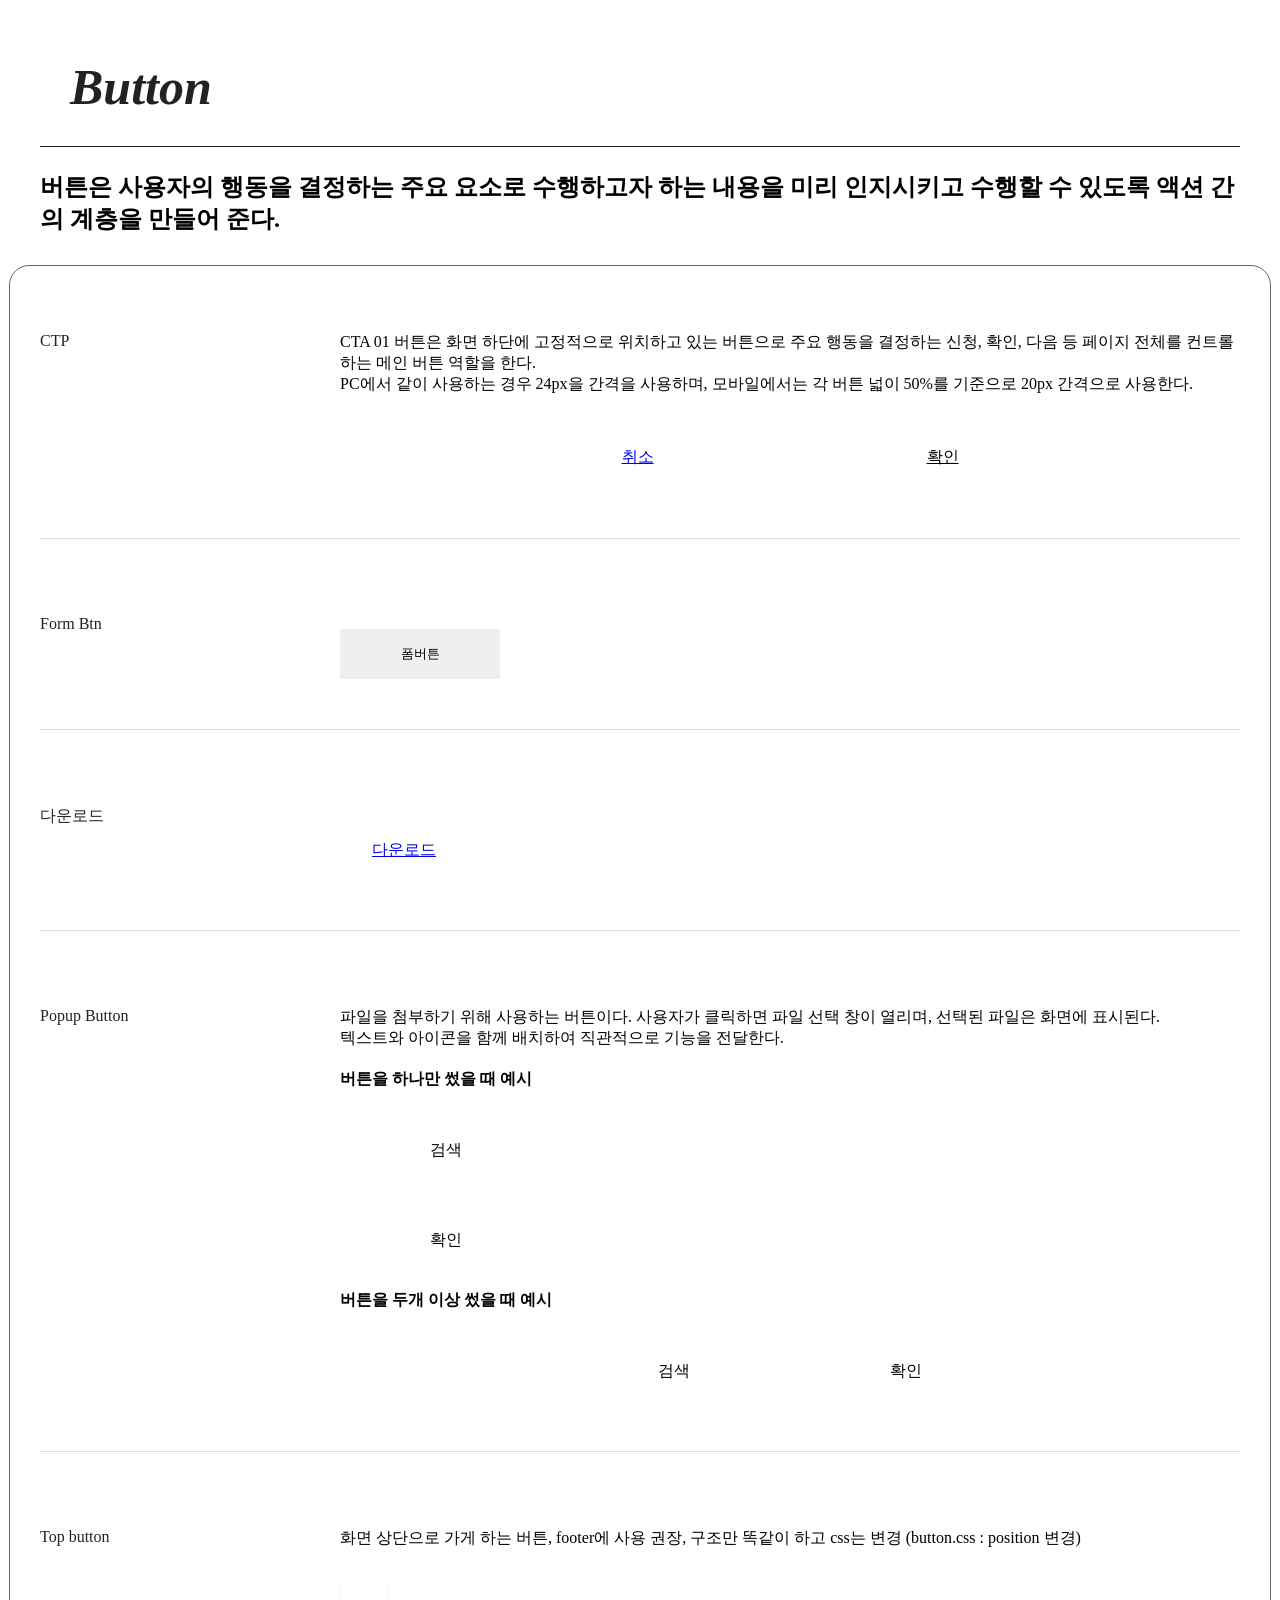
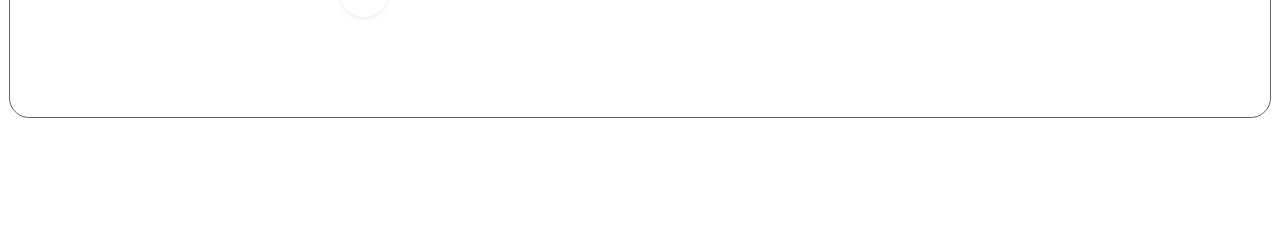
==== commit 9e0c9118: "이미지 com 폴더 제외 전부 삭제, button 가이드 수정(기존 linkbtn 삭제)" ====
--- a/guide/sample/button.html
+++ b/guide/sample/button.html
@@ -119,36 +119,7 @@
 							</div>
                         </div>
                     </div>
-                    <div class="tit-wrap">
-                        <h3>link Button</h3>
-                        <div>
-                            <p>링크 버튼 관련 왼쪽 배경 (배경을 변수 처리 해두고 nth-of-type 이용하여 배경만 바꾸기)</p>
-                            <p>button.css 140줄 참고</p>
-                            <p style="margin-top: 20px; font-weight: 700;">버튼 한개씩</p>
-                            <div class="button-content">
-                                <div class="btn-group w50 link1">
-                                    <a href="javascript:void(0);" class="btn-link"><span>오토플러스㈜ <span>바로가기</span><span class="sr-only">새 창</span></span></a>
-                                </div>
-                            </div>
-                            <p style="margin-top: 20px; font-weight: 700;">버튼 두개씩</p>
-                            <div class="button-content">
-                                <div class="btn-group w50 link2">
-                                    <a href="javascript:void(0);" class="btn-link"><span>오토플러스㈜ <span>바로가기</span><span class="sr-only">새 창</span></span></a>
-                                    <a href="javascript:void(0);" class="btn-link"><span>㈜에이원오토 <span>바로가기</span><span class="sr-only">새 창</span></span></a>
-                                    <a href="javascript:void(0);" class="btn-link"><span>㈜에스아이그룹 <span>바로가기</span><span class="sr-only">새 창</span></span></a>
-                                    <a href="javascript:void(0);" class="btn-link"><span>주식회사 카멘토 <span>바로가기</span><span class="sr-only">새 창</span></span></a>
-                                    <a href="javascript:void(0);" class="btn-link"><span>주식회사 씨에스카 <span>바로가기</span><span class="sr-only">새 창</span></span></a>
-                                    <a href="javascript:void(0);" class="btn-link"><span>주식회사 성문네트웍스 <span>바로가기</span><span class="sr-only">새 창</span></span></a>
-                                    <a href="javascript:void(0);" class="btn-link"><span>㈜슈어카 <span>바로가기</span><span class="sr-only">새 창</span></span></a>
-                                    <a href="javascript:void(0);" class="btn-link"><span>스마트다이렉트카 <span>바로가기</span><span class="sr-only">새 창</span></span></a>
-                                    <a href="javascript:void(0);" class="btn-link"><span>주식회사 카베이 <span>바로가기</span><span class="sr-only">새 창</span></span></a>
-                                    <a href="javascript:void(0);" class="btn-link"><span>주식회사 시현신차장기렌터카 <span>바로가기</span><span class="sr-only">새 창</span></span></a>
-                                    <a href="javascript:void(0);" class="btn-link"><span>㈜겟차 <span>바로가기</span><span class="sr-only">새 창</span></span></a>
-                                    <a href="javascript:void(0);" class="btn-link"><span>㈜스타오토모빌 <span>바로가기</span><span class="sr-only">새 창</span></span></a>
-                                </div>
-                            </div>
-                        </div>
-                    </div>
+                    
                     <div class="tit-wrap">
                         <h3>Top button</h3>
                         <div>
--- a/assets/css/com/input.css
+++ b/assets/css/com/input.css
@@ -168,10 +168,13 @@
 label input[type="radio"]:disabled { border:7px solid var(--form-check-dissbled); }
 
 /* style2 */
-.form-group .radio-item.style2 { position:relative; display:inline-block; }
+.form-group .radio-item.style2,
+.form-group .check-item.style2 { position:relative; display:inline-block; }
+.check-item.style2 input[type="checkbox"],
 .radio-item.style2 input[type="radio"] { position:absolute; opacity:0; width:0; height:0; }
-.radio-item.style2 label.radio { padding-left:40px; }
-.radio-item.style2 label.radio::before { content:""; position:absolute; top:50%; transform:translateY(-50%); left:0; display:inline-block; width:var(--radio-s2); height:var(--radio-s2); border-radius:50%; background:var(--white); overflow:hidden; }
+.radio-item.style2 input[type="radio"] + label.radio,
+.check-item.style2 input[type="checkbox"] + label.check { padding-left:40px; }
+.radio-item.style2 input[type="radio"] +  label.radio::before { content:""; position:absolute; top:50%; transform:translateY(-50%); left:0; display:inline-block; width:var(--radio-s2); height:var(--radio-s2); border-radius:50%; background:var(--white); overflow:hidden; }
 .radio-item.style2 input[type="radio"]:checked + label.radio::before,
 .radio-item.style2 input[type="radio"]:disabled + label.radio::before { width:var(--radio-s-s2); height:var(--radio-s-s2); }
 
@@ -184,11 +187,25 @@
 .terms input[type="checkbox"]::before { content:""; display:block; width:100%; height:100%; background:var(--white); mask-image:var(--form-checkbox); mask-position:center; mask-repeat:no-repeat; mask-size:15px auto; --webkit-mask-image:var(--form-checkbox); --webkit-mask-position:center; --webkit-mask-repeat:no-repeat; --webkit-mask-size:15px auto; }
 
 label input[type="checkbox"]:not(:checked)::before,
-.terms input[type="checkbox"]:not(:checked)::before { mask-image:none;  -webkit-mask-image:none; }
+.terms input[type="checkbox"]:not(:checked)::before,
+.check-item.style2 input[type="checkbox"]:not(:checked) + label.check::before { mask-image:none;  -webkit-mask-image:none; }
 label input[type="checkbox"]:checked,
-.terms input[type="checkbox"]:checked { background:var(--form-checked); }
+.terms input[type="checkbox"]:checked,
+.check-item.style2 input[type="checkbox"]:checked + label.check::before  { background:var(--form-checked); }
 label input[type="checkbox"]:disabled,
 .terms input[type="checkbox"]:disabled { background:var(--form-check-dissbled); }
+
+/* style2 */
+.check-item.style2 input[type="checkbox"] + label.check { padding-left:40px; }
+.check-item.style2 input[type="checkbox"] + label.check::before,
+.check-item.style2 input[type="checkbox"]:checked + label.check::after { content: ""; position: absolute; top: 50%; transform: translateY(-50%); left: 0; display: inline-block; border:1px solid var(--form-checkbox-border); overflow:hidden; border-radius:50%; }
+.check-item.style2 input[type="checkbox"] + label.check::before { width:var(--check-s); height:var(--check-s); border: 1px solid #BBBBBB; background-color: #FFFFFF; }
+.check-item.style2 input[type="checkbox"]:checked + label.check::before { width:var(--check-s); height:var(--check-s); background:var(--form-checked); }
+.check-item.style2 input[type="checkbox"]:checked + label.check::after { width:var(--check-s); height:var(--check-s); background:var(--white); mask-image:var(--form-checkbox); mask-position:center; mask-repeat:no-repeat; mask-size:15px auto; --webkit-mask-image:var(--form-checkbox); --webkit-mask-position:center; --webkit-mask-repeat:no-repeat; --webkit-mask-size:15px auto; }
+.check-item.style2 input[type="checkbox"]:disabled + label.check::before { background:var(--form-check-dissbled); }
+
+
+
 
 /** textxarea 글자수 **/
 .textarea-wrap { position:relative; padding-bottom:0; }
@@ -377,7 +394,8 @@
 
     /**label**/
     .form-content label { font-size:var(--font14); font-weight:var(--font-w-m); color:var(--color-2); }
-    label input[type="checkbox"]::before, .terms input[type="checkbox"]::before { mask-size:10px; --webkit-mask-size: 10px auto; }
+    label input[type="checkbox"]::before, .terms input[type="checkbox"]::before,
+    .check-item.style2 input[type="checkbox"]:checked + label.check::after { mask-size:10px; --webkit-mask-size: 10px auto; }
     label.check,
     label.radio { gap:6px; }
     label input[type="radio"]:checked,
--- a/assets/css/com/button.css
+++ b/assets/css/com/button.css
@@ -87,18 +87,12 @@
 .btn-group.w50 > a:first-of-type,
 .btn-group.w50 > a:nth-of-type(2) { margin-top:0; }
 
-.btn-link,
+/* .btn-link, */
 .btn-download { display:inline-flex; align-items:center; justify-content:space-between; gap:10px; min-height:80px; line-height:1.5; padding:0 32px; border-radius:100px; background:var(--btn-download-background); border:var(--btn-download-border); text-align:left; font-size:var(--btn-download-font-size); }
 .btn-download { min-height:60px; }
 .btn-download::after { content:""; display:block; width:24px; height:24px; background-color:var(--color-9); 
   mask-image:var(--ico-download); mask-repeat:no-repeat; mask-size:auto 40px; mask-position:center; -webkit-mask-image:var(--ico-download); -webkit-mask-repeat:no-repeat; -webkit-mask-size:17.333px auto; -webkit-mask-position:center; 
 }
-
-.btn-link::after { content:""; display:block; width:24px; height:24px; background-color:var(--color-9); 
-  mask-image:var(--ico-link); mask-repeat:no-repeat; mask-size:auto 40px; mask-position:center; -webkit-mask-image:var(--ico-link); -webkit-mask-repeat:no-repeat; -webkit-mask-size:19px auto; -webkit-mask-position:center; 
-}
-.btn-link:focus-visible::after,
-.btn-link:hover::after { background-color:var(--primary); }  
 
 /** CTA 01 **/
 .btn-content.cta .button-group { display:flex; gap:24px; justify-content:center; width:100%; text-align:center; }
@@ -160,6 +154,18 @@
   [백업 구역] - 당장 사용하지 않으므로 일단 주석 처리 (나중에 필요하면 살리거나 삭제 예정)
    ========================================================= */
 /*
+.btn-link::after { content:""; display:block; width:24px; height:24px; background-color:var(--color-9); 
+  mask-image:var(--ico-link); mask-repeat:no-repeat; mask-size:auto 40px; mask-position:center; -webkit-mask-image:var(--ico-link); -webkit-mask-repeat:no-repeat; -webkit-mask-size:19px auto; -webkit-mask-position:center; 
+}
+.btn-link:focus-visible::after,
+.btn-link:hover::after { background-color:var(--primary); }  
+
+.btn-group.link1 .btn-link:first-of-type {  background-image:var(--logo-cst-01); }
+.btn-group.link2 .btn-link:first-of-type {  background-image:var(--logo-cst-02); }
+.btn-group.link2 .btn-link:nth-of-type(2) { background-image:var(--logo-cst-03); }
+.btn-group.link2 .btn-link:nth-of-type(3) { background-image:var(--logo-cst-04); }
+.btn-group.link2 .btn-link:nth-of-type(4) { background-image:var(--logo-cst-05); }
+
 .btn-text { color:var(--btn-text); text-decoration:underline;  }
 .btn-text.inline { display:inline; text-decoration:none; }
 
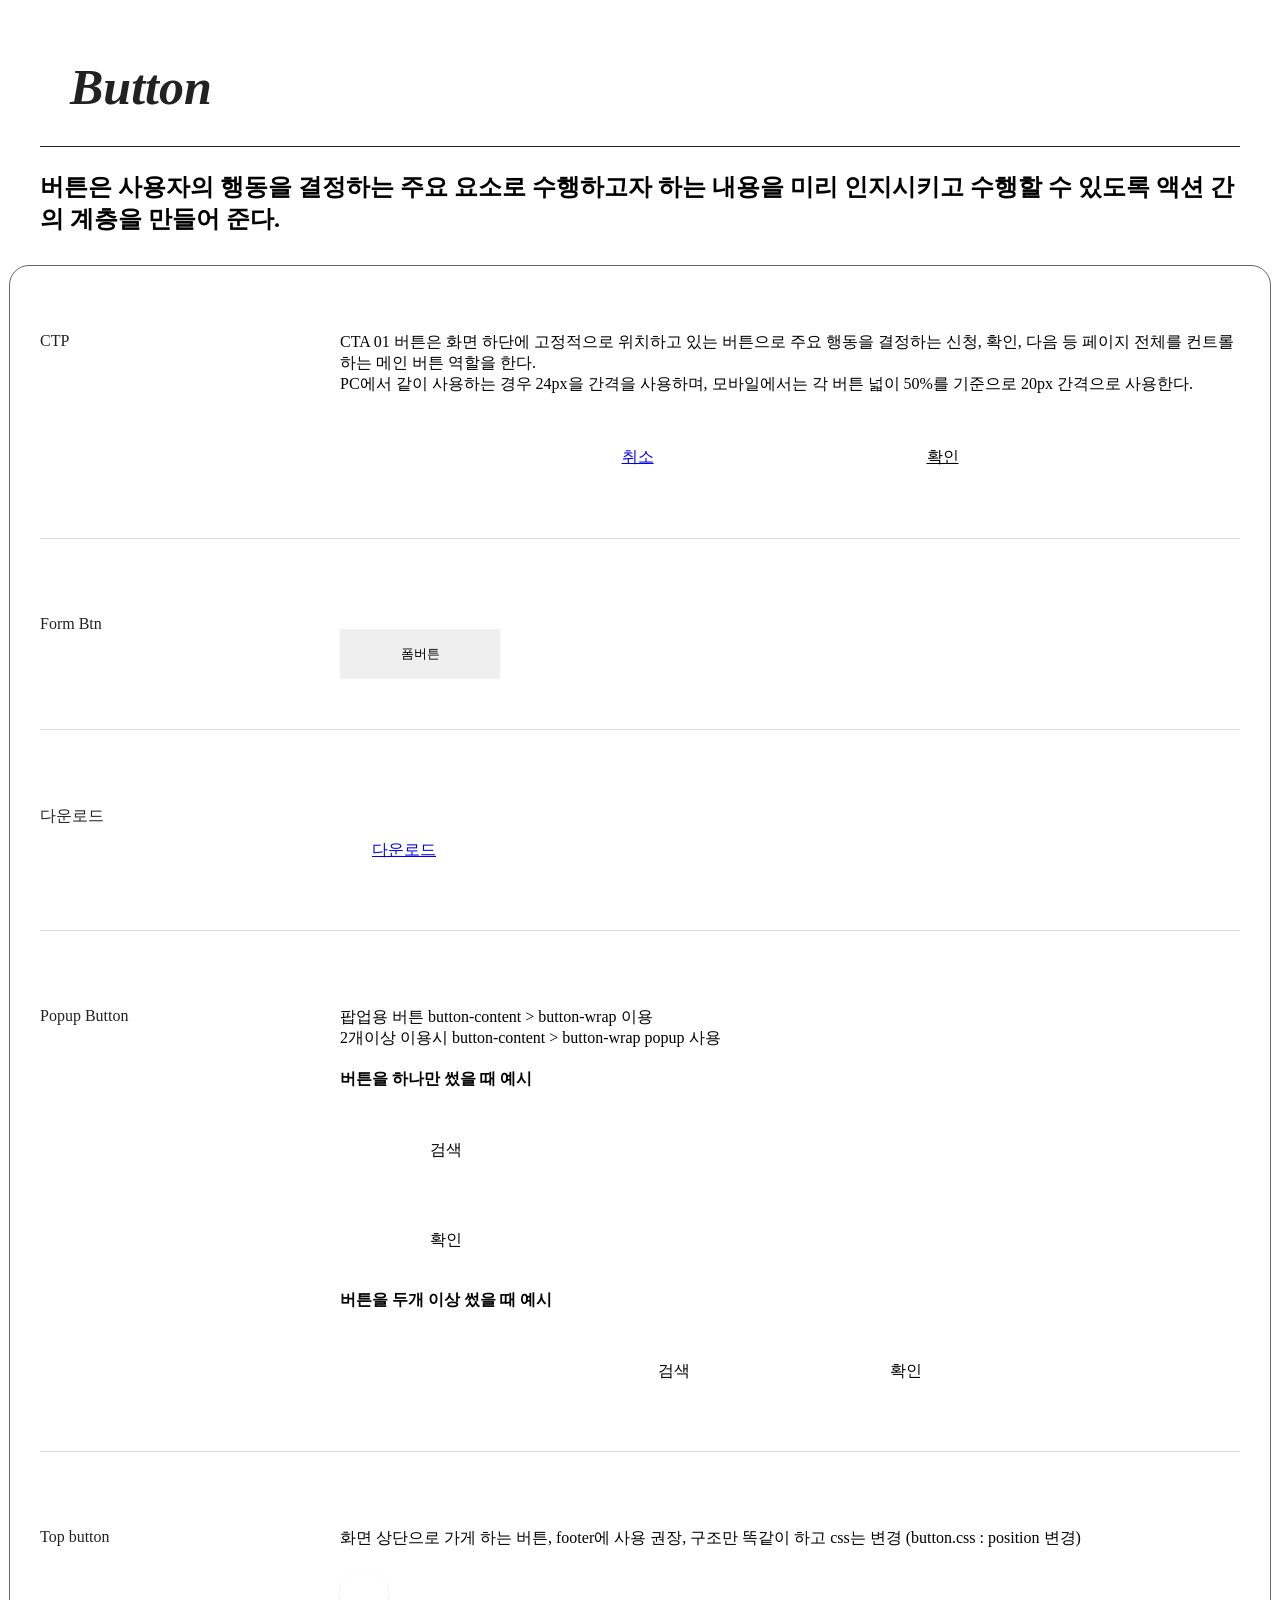
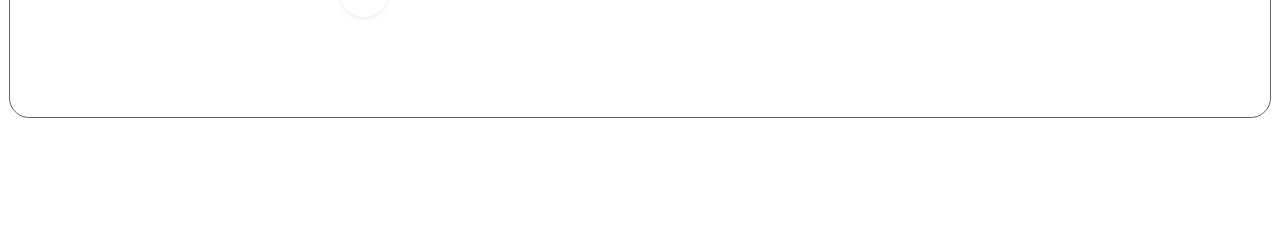
==== commit 53712837: "셀렉트탭 추가, has 삭제, 기존 공통 따로 빼놓은 주석내용 삭제" ====
--- a/guide/sample/button.html
+++ b/guide/sample/button.html
@@ -96,7 +96,7 @@
                     <div class="tit-wrap pop-content">
                         <h3>Popup Button</h3>
                         <div>
-                            <p>파일을 첨부하기 위해 사용하는 버튼이다. 사용자가 클릭하면 파일 선택 창이 열리며, 선택된 파일은 화면에 표시된다. <br />텍스트와 아이콘을 함께 배치하여 직관적으로 기능을 전달한다.</p>
+                            <p>팝업용 버튼 button-content > button-wrap 이용 <br> 2개이상 이용시 button-content > button-wrap popup 사용 </p>
 
                             <p style="margin-top: 20px; font-weight: 700;">버튼을 하나만 썼을 때 예시</p>
                             <div class="button-content">
--- a/assets/css/com/layout.css
+++ b/assets/css/com/layout.css
@@ -75,6 +75,7 @@
 .gnb h1{ display:block; width:137px; height:36px; font-size:0; }
 .gnb h1 a{ display:block; width:100%; height:100%; text-indent:-9999px; background:url("../../images/com/svg/topLogo.svg") no-repeat; background-size:100%; }
 .bodyWrap { padding-top:88px; }
+
 /*---------------------------------------------
     #브레드크럼
 ---------------------------------------------*/
@@ -252,8 +253,6 @@
  .page-container.indent .text-group .text-list > li > .text-list,
  .pop-body.indent .text-group .text-list > li > ol { margin-left:20px; margin-top:12px; }
 
-
-
 /**유의사항 2025.10.27 수정**/
 .note-group { padding:32px 40px 42px; border:var(--board); }
 .note-content .tit,
@@ -264,7 +263,7 @@
 .note-group ul li + li { margin-top:16px; }
 
 
-/**인풋**/
+/** 인풋 레이아웃 **/
 .form-content > .form-wrap { display:flex; gap:40px; margin-bottom:40px; }
 .form-content > .form-wrap:first-of-type { margin-top:0; }
 .form-content > .form-wrap:last-of-type:not(.search-form, .noti-search),
@@ -278,147 +277,15 @@
 .form-content > .form-wrap > .form-group .mo-column .flex-row .se-select,
 .form-content > .form-wrap > .form-group .mo-column > .col:last-of-type { flex:0 0 152px; }
 
-/**검색 폼**/
-.form-wrap.search-form { position:relative; display:block; margin-bottom:0; font-size:var(--font16); }
-.form-wrap.search-form .tab-list,
-.form-wrap.search-form > .form-group { display:flex; align-items:center; margin-bottom:30px; }
-.form-wrap.search-form .tab-content > .group,
-.form-wrap.search-form > .group {  padding:40px; background:var(--search-bg); border-radius:12px; }
-.form-wrap.search-form .tab-content > .group:has(.radio),
-.form-wrap.search-form > .group:has(.radio) { padding:32px 27px; }
-.form-wrap.search-form .tab-content > .group .form-group,
-.form-wrap.search-form > .group .form-group { display:inline-flex; flex-wrap: wrap; align-items:center; gap:24px; margin-bottom:24px; padding-bottom:24px; width:100%; border-bottom:1px solid #D6E0EB; }
-.form-wrap.search-form .tab-content > .group .form-group .ph,
-.form-wrap.search-form > .group .form-group .ph { display:inline-flex; flex-wrap:wrap; align-items:center; gap:12px; }
-.form-wrap.search-form .tab-content > .group .form-group:has(.radio),
-.form-wrap.search-form > .group .form-group:has(.radio) { gap:19px; margin-bottom:0; padding:0;  border-bottom:0; }
-.form-wrap.search-form .tab-content > .group .form-group:last-of-type,
-.form-wrap.search-form > .group .form-group:last-of-type { padding-bottom:0; margin-bottom:0; border-bottom:0; }
-.form-wrap.search-form .tab-content > .group .form-group label:not(.radio),
-.form-wrap.search-form > .group .form-group label:not(.radio),
-.form-wrap.search-form > .tab-content .group .form-group .label-tit,
-.form-wrap.search-form > .tab-content .group .form-group .label-tit2 {  width:100%; max-width:110px; min-width:72px; font-weight:var(--font-w-b); color:var(--color-2); }
-.form-wrap.search-form p.mo-tit { display:none; }
-
-form:has(.form-wrap.search-form) + [class*="-group"] { margin-top:38px; }
-
 /**팝업 검색 폼**/
 .pop-content .form-wrap.search-form > .group .form-group { display:grid; grid-template-columns:100px 1fr; gap:0 24px; align-items:center; width:100%; }
 .pop-content .form-wrap.search-form > .group .form-group label { grid-column:1; }
 .pop-content .form-wrap.search-form > .group .form-group input { grid-column:2; }
 .pop-content .form-wrap.search-form > .group .form-group .ph { display:inline-flex; flex-wrap:wrap; align-items:center; gap:12px; }
 
-/** 공지사항 검색 **/
-.form-wrap.noti-search { justify-content:flex-end; margin-bottom:24px; width:100%; }
-.form-content > .form-wrap.noti-search > .form-group > .flex-row { gap:12px;     justify-content:flex-end; width:100%; }
-/** 공지사항 검색 **/
-
-/** 상세보기 **/
-.view-content {
-    --view-p-top:52px;
-    --view-tit:var(--font28);
-    --view-p:56px 0 72px 0;
-    --view-link-board:1px solid var(--color-d);
-    --view-lable-p:28px 20px 28px 28px; 
-    --view-a-p:28px 28px 28px 20px;
-}
-.view-subject{ display:block; align-items:center; position:relative; padding-top:var(--view-p-top); border-top:1px solid var(--color-9); font-size:var(--view-tit); color:var(--color-2); font-weight:var(--font-w-b); }
-.view-subject .date{ display:inline;  margin-left:24px; color:var(--color-75); font-size:1rem; font-weight:var(--font-w-m); }
-
-.view-cont{padding:var(--view-p); font-size:1rem; color:var(--color-45);  }
-.view-cont .view-image{ max-width:800px; aspect-ratio:16/9; background-color:#f0f0f0;margin-bottom:24px; }
-.view-cont p{ margin-bottom:24px; }
-.view-cont p:last-child{ margin-bottom:0; }
-.view-cont * { all:revert; }
-
-.view-navigation{border-top:var(--view-link-board); }
-.view-navigation li{ position:relative; border-bottom:var(--view-link-board); }
-.view-navigation li .label,
-.view-navigation li a { display:inline-block; font-size:var(--font16); font-weight:var(--font-w-r); line-height:1.5; }
-.view-navigation .label{ padding:var(--view-lable-p); vertical-align:top; width:131px; color:var(--color-75); }
-.view-navigation .link-group { font-size:0; }
-.view-navigation .link-group > a { padding:var(--view-a-p); width:calc(100% - 200px); font-size:1rem; color:var(--color-6); overflow:hidden; white-space:nowrap; text-overflow:ellipsis; word-break:break-all; }
-.view-navigation .link-group > a.on { font-weight:var(--font-w-m); color:var(--color-45); }
-.view-navigation .link-group > a.non { cursor:auto; }
-.view-navigation .link-group > .date { display:none; position:absolute; right:28px; top:50%; transform:translate(0, -50%); font-size:var(--font16); }
-.view-navigation .link-group > .date::before { content:"등록일 : "; color:var(--color-75);  }
-.view-navigation .meta-info{ font-size:0;}
-.view-navigation .meta-info span { font-size:var(--font16); color:var(--color-45);}
-.view-navigation .meta-info .label{ padding-right:10px; color:var(--color-75); }
-
-/**다이아몬드박스**/
-.diamond-box { display: flex; padding: 32px 24px; margin-top: 32px; flex-direction: column; justify-content: center; align-items: flex-start; gap: 20px; background: var(--bg-box); }
-.diamond-box li::before { content:"◆"; display:inline; color:var(--primary); margin-right: 6px; }
-.diamond-box li { color: var(--color-2); font-weight: var(--font-w-m); word-break:keep-all; }
-
-ul.diamond-box li { padding-left:22px; text-indent:-22px; }
-
-/** 첨부파일 **/
-.attach {
-    padding:24px;
-    background-color:var(--bg-box);
-    font-size:0;
-    --font-s:var(--font16);
-}
-.attach:last-of-type,
-.attach:only-of-type { margin-bottom:42px; }
-.attach + .attach { margin-top:20px; }
-[class*="-group"] h3 + .attach { margin-top:32px; }
-.attach dt { display:inline-block; padding-right:25px; width:125px; font-size:var(--font-s); font-weight:var(--font-w-b); color:var(--color-6); vertical-align:top; }
-.attach dt .num { color:#0D52AC; }
-.attach dd { display:inline-block; width:calc(100% - 140px); }
-.attach dd a { font-size:var(--font-s); font-weight:var(--font-w-r); color:var(--color-2); }
-.attach dd a + a { margin-top:16px; }
-/* 다운로드 버튼 */
-.list-download a.btn-download { padding:0; margin-left:10px; min-height:25px; border:0; }
-.list-download a.btn-download:first-child { margin-left:0; }
-.list-download a.btn-download:hover::after { background-color:var(--primary); }
-
-/**캡챠이미지**/
-.form-content > .form-wrap > .form-group .captcha { display:flex; flex:0 0 268px; }
-.form-content > .form-wrap > .form-group p.img-captcha { flex:1; height:var(--form-height); background:#222; color:#fff; text-align:center;  } /* 2026.01.26 */
-
-
-
 /**하단버튼 레이아웃**/
 main.contentWrap > .page-container .btn-content.cta,
 main.contentWrap > .bottom-container { margin-top:72px; }
-
-/**성공실패**/
-
-.success-content, .error-content { display:flex; align-items:center; justify-content:center; margin-top:20px; padding:20px; min-height:100px; text-align:center; }
-.success-content > p, .error-content > p { display:inline-flex; align-items:center; gap:10px; font-size:var(--font28);  }
-.success-content > p::before, .error-content > p::before { content:""; display:block; width:42px; height:42px; background-repeat:no-repeat; background-size:42px; background-position:center; font-size:var(--font28); font-weight:var(--font-w-m); }
-.success-content { background-color:var(--success-bg); }
-.success-content p { color:var(--success-font-color); }
-.success-content > p::before { background-image:var(--ico-success); }
-.error-content { background-color:var(--error-bg);   }
-.error-content p {  color:var(--error-font-color);}
-.error-content > p::before { background-image:var(--ico-error); }
-
-/** 로딩 **/
-/* 기본 */
-.loading-content { position:fixed; display:flex; justify-content:center; align-items:center; right:0; top:0; bottom:0; z-index:101; width:100%; height:100vh; min-height:100%; background:rgba(0, 0, 0, 0.40); }
-.loader { width:50px; aspect-ratio:1; border-radius:50%; background:radial-gradient(farthest-side,#0871F3 94%,#0000) top/8px 8px no-repeat, conic-gradient(#0000 30%,#0871F3); -webkit-mask: radial-gradient(farthest-side,#0000 calc(100% - 8px),#000 0); animation:l13 1s infinite linear; }
-@keyframes l13{
-    100%{transform: rotate(1turn)}
-}
-/* 데이터 로딩 */
-.layerPopup.modal .pop-content.dataload { padding:40px 24px 32px; }
-.layerPopup.modal .pop-content.dataload .pop-body p.tit { margin-bottom:6px; font-size:var(--font20); font-weight:var(--font-w-b); color:var(--color-45); }
-.layerPopup.modal .pop-content.dataload .pop-body p.tit::before { content:''; display:block; margin:0 auto 23px; width:221px; height:118px; background:url("../../images/com/loading_pc.gif")no-repeat center / 221px; }
-
-.layerPopup.modal .pop-content.dataload .pop-body p { font-size:var(--font16); color:var(--color-6); }
-.layerPopup.modal .pop-content.dataload .data-loader { margin-top:32px; width:100%; height:10px; padding-bottom:8px; border-radius:100px; background:linear-gradient(var(--primary) 0 0) 0 100%/100% 10px no-repeat,
-    var(--color-e); animation:l2 3s linear infinite; }
-@keyframes l2 {
-    0% { background-size: 0% 10px; }
-    100% { background-size: 100% 10px; }
-}
-
-.layerPopup.modal .pop-content.dataload .pop-footer { margin-top:48px; }
-.layerPopup.modal .pop-content.dataload .pop-footer .button-content { display:block; }
-.layerPopup.modal .pop-content.dataload .pop-footer .button-content .btn-pop-primary { display:block; padding:0; width:100%; max-width:none; height:auto; background-color:transparent; font-weight:var(--font-w-m); color:#0072BC; text-align:center; line-height:27px; }
 
 /*---------------------------------------------
     #팝업 레이아웃 :: layerPopup > z-index:110; ;
@@ -469,13 +336,8 @@
 .layerPopup.modal .pop-body table { min-width:unset; }
 .layerPopup.modal .pop-footer { margin-top:42px; }
 
-/**팜업_등록*/
-.pop-body fieldset {  display:block; width:100%; }
-.pop-body .write-content li{ display:grid; grid-template-columns:130px 1fr; column-gap:20px; align-items:center; margin-bottom:20px; }
-.pop-body .write-content li > label { grid-column:1; }
-.pop-body .write-content li > input[type="text"] { grid-column:2; width:100%; }
-.pop-body .info-content li { font-size:var(--font18); background-size:20px; background-position:left 5px; color:var(--color-45); }
-.pop-body .info-content { margin-top:20px; padding:16px 0; border-top:1px solid var(--color-d); }
+/**팜업 버튼*/
+.btn-close { display:block; position:absolute; top:44px; right:34px; width:40px; height:40px; background: var(--ico-close) no-repeat center; background-size:22px; font-size:0;  }
 
 /*---------------------------------------------
 	#푸터
@@ -603,24 +465,12 @@
     .text-group .text-indent { text-indent:-18px; padding-left:18px; }
     .text-group .text-indent ~ * { margin-left:18px; width: calc(100% - 18px); }
     
-  /** 들여쓰기 **/
-  .page-container.indent .text-group .text-list > li > .text-list,
-  .pop-body.indent .text-group .text-list > li > ol { margin-left:20px; margin-top:12px; }
-  .page-container.indent .text-group .text-list > li > .text-list > li { display:block; margin-bottom:8px; }
-    
-    /**유의사항 2025.10.27 추가**/
-    .page-container .note-content { padding-top:52px; }
-    .note-group { padding:20px; }
-    .note-content .tit,
-    .note-group .tit {padding-left:35px; padding-bottom:20px; font-size:var(--font18); }
-    .note-content .tit::before,
-    .note-group .tit::before,
-    .note-group .detail-tit::before { top:4px; left:7px; width:20px; height:20px; background-size:auto 20px; }
-    .note-group ul li + li { margin-top:16px; }
-
-
-
-    /**인풋**/
+    /** 들여쓰기 **/
+    .page-container.indent .text-group .text-list > li > .text-list,
+    .pop-body.indent .text-group .text-list > li > ol { margin-left:20px; margin-top:12px; }
+    .page-container.indent .text-group .text-list > li > .text-list > li { display:block; margin-bottom:8px; }
+
+    /** 인풋 레이아웃 **/
     .form-content > .form-wrap { display:block; margin-bottom:0; }
     .form-content > .form-wrap > .form-group { flex:1; }
     .form-content > .form-wrap:first-of-type { margin-top:0; }
@@ -643,84 +493,6 @@
     /**하단버튼 레이아웃**/
     main.contentWrap > .page-container .btn-content.cta,
     main.contentWrap > .bottom-container{ margin-top:52px; }
-
-    /** 검색 폼 **/
-    form:has(.form-wrap.search-form) + [class*="-group"] { margin-top:32px; }
-    .form-wrap.search-form { padding:28px 20px; background-color:var(--search-bg); border-radius:6px; text-align:center; }
-    .form-wrap.search-form .tab-content > .group,
-    .form-wrap.search-form > .group,
-    .form-wrap.search-form > .group:has(.radio) { padding:0; }
-    .form-wrap.search-form .tab-content { padding:0; }
-    .form-wrap.search-form .tab-content > .group .form-group,
-    .form-wrap.search-form > .group .form-group { display:block; margin-bottom:26px; padding-bottom:0; border-bottom:0; text-align:left; }
-    .form-wrap.search-form > .group .form-group .ph { display:flex; gap:4px; }
-    .form-wrap.search-form p.mo-tit { display:block; margin-bottom:18px; font-size:var(--font16); font-weight:var(--font-w-b); color:var(--color-2); }
-    .form-wrap.search-form .tab-content > .group .form-group label:not(.radio), .form-wrap.search-form > .group .form-group label:not(.radio) { margin:26px 0 10px; }
-    .form-wrap.search-form > .group .form-group > input + label,
-    .form-wrap.search-form > .group .form-group > select + label { margin:10px 0; }
-    /* .form-wrap.search-form > .group .form-group label { margin-bottom:18px; } */
-
-    .form-wrap.search-form .tab-list .form-group,
-    .form-content > .form-wrap > .form-group { display:block; text-align:left; }
-    .form-wrap.search-form > .group > div[id] > .form-group {display: block; text-align: left;}
-
-    .form-wrap.search-form .tab-list { margin-bottom:26px; }
-
-    /** 로딩 **/
-    /* 데이터 로딩 */
-    .layerPopup.modal .pop-content.dataload .pop-body p.tit { margin-bottom:8px; font-size:var(--font18); }
-    .layerPopup.modal .pop-content.dataload .pop-body p.tit::before { margin:0 auto 25px; width:199px; height:106px; background:url("../../images/com/loading_mo.gif")no-repeat center / 199px; }
-
-    .layerPopup.modal .pop-content.dataload .pop-body p { font-size:var(--font14); }
-    .layerPopup.modal .pop-content.dataload .data-loader { margin-top:28px; height:8px;  background-size:100% 8px; }
-    @keyframes l2 {
-        0% { background-size: 0% 8px; }
-        100% { background-size: 100% 8px; }
-    }
-
-    .layerPopup.modal .pop-content.dataload .pop-footer { margin-top:32px; }
-    .layerPopup.modal .pop-content.dataload .pop-footer .button-content .btn-pop-primary { font-size:var(--font16); }
-
-    /**팝업 검색 폼**/
-    .pop-content .form-wrap.search-form > .group .form-group { display:block; }
-
-    /** 공지사항 검색 **/
-    .form-wrap.noti-search { margin-bottom:20px; }
-    /** 공지사항 검색 **/
-
-    /** 상세보기 **/
-    .view-content {
-        --view-p-top:32px;
-        --view-tit:var(--font20);
-        --view-p:42px 0 52px 0;
-        --view-lable-p:18px 14px 18px 16px; 
-        --view-a-p:18px 16px 18px 14px;
-    }
-    /* 상세보기 */
-    .view-subject { display:flex; flex-direction:column; align-items:flex-start; padding:16px 16px 0 0; }
-    .view-subject .date {padding:0; margin-left:0; margin-top:8px; }
-    .view-navigation li .label { padding-right:0; width:80px; font-size:var(--font14); line-height:14px; }
-    .view-navigation .link-group > a { padding-left:16px; width:calc(100% - 80px); font-size:var(--font14); line-height:14px; }
-    .view-navigation .date {display: none;}
-
-    .btn-content.cta button,
-    .btn-content.cta a { flex:0 0 auto; height:54px; line-height:54px; }
-
-    /* 다운로드 버튼 */
-    .list-download a.btn-download { display:none; }
-
-    /* 다이아몬드박스 */
-    ul.diamond-box li { padding-left:18px; text-indent:-18px; }
-
-    /** 첨부파일 **/
-    .attach { padding:12px; --font-s:var(--font14) }
-    .attach:last-of-type,
-    .attach:only-of-type { margin-bottom:36px; }
-    .attach + .attach { margin-top:10px; }
-    .attach dd { margin-top:12px; width:100%; }
-    .attach dd a + a { margin-top:8px; }
-
-
     /*---------------------------------------------
 		#푸터
 	---------------------------------------------*/
@@ -760,10 +532,6 @@
     /* 팝업_모달팝업 */
     .layerPopup.modal .pop-content { max-width:335px; padding:30px 20px 28px; }
     .layerPopup.modal .pop-footer { margin-top:32px; }
-
-    /* 스크롤탑 */
-    /* #scrollTop .scrollUpBtn { width:26px; height:26px; }
-    #scrollTop .scrollUpBtn::before { width:14px; height:14px; mask-size:14px auto; -webkit-mask-size:14px auto; } */
 }
 
 @media (min-width: 767px) and (max-width:1400px){
--- a/assets/css/com/input.css
+++ b/assets/css/com/input.css
@@ -9,8 +9,8 @@
     --th-form-label-font-size:1rem;
     --font-label-weight:var(--font-w-m);
     --form-bg:var(--white);
-    --from-font-color:var(--color-2);
-    --from-placeholder-color:var(--color-6);
+    --form-font-color:var(--color-2);
+    --form-placeholder-color:var(--color-6);
     --form-board:var(--color-d);
     --form-height:50px;
     --form-padding:0 16px;
@@ -24,7 +24,7 @@
     --form-checkbox:url("../../images/com/svg/ico_form_check.svg");
     --form-checked:#0098CB;
     --form-check-dissbled:#9CB1C4;
-    --fonm-file-button:#F6F7FB;
+    --form-file-button:#F6F7FB;
     --form-checkbox-border:#8D8D8D;
     --form-radio-bg:var(--color-f7);
     --form-date-ico:url("../../images/com/svg/ico_date.svg");
@@ -68,8 +68,8 @@
 input[type="date"],
 input[type="month"],
 input[type="datepicker"],
-select{ width:100%; height:var(--form-height); max-height:var(--form-height); background:var(--form-bg); border: 1px solid var(--form-board); padding:var(--form-padding); color:var(--from-font-color); box-sizing:border-box; -webkit-box-sizing: border-box; }
-textarea { width:100%; border:1px solid var(--form-board); padding:12px 16px; color:var(--from-font-color); font-size:var(--font18); box-sizing:border-box; -webkit-box-sizing: border-box;}
+select{ width:100%; height:var(--form-height); max-height:var(--form-height); background:var(--form-bg); border: 1px solid var(--form-board); padding:var(--form-padding); color:var(--from-font-color); box-sizing:border-box; overflow:hidden; text-overflow:ellipsis; white-space:nowrap; }
+textarea { width:100%; border:1px solid var(--form-board); padding:12px 16px; color:var(--from-font-color); font-size:var(--font18); box-sizing:border-box; }
 
 /** select 커스텀 화살표 **/
 select {  padding-right:54px; -webkit-appearance:none; -moz-appearance:none; appearance:none; background:var(--ico-select) no-repeat right 14px center; line-height:var(--form-height); }
@@ -82,17 +82,22 @@
 
 /** placeholder **/
 input::placeholder,
-textarea::placeholder { color: var(--from-placeholder-color); }
+textarea::placeholder { color: var(--form-placeholder-color); }
 
 /* Chrome/Safari */
 input::-webkit-input-placeholder,
-textarea::-webkit-input-placeholder { color: var(--from-placeholder-color); }
+textarea::-webkit-input-placeholder { color: var(--form-placeholder-color); }
 /* Firefox */
 input::-moz-placeholder,
-textarea::-moz-placeholder { color: var(--from-placeholder-color); opacity: 1; }
+textarea::-moz-placeholder { color: var(--form-placeholder-color); opacity: 1; }
 /* IE11 */
 input:-ms-input-placeholder,
-textarea:-ms-input-placeholder { color: var(--from-placeholder-color); }
+textarea:-ms-input-placeholder { color: var(--form-placeholder-color); }
+
+/* input + clear */
+.ipt-clear { position:relative; display:block; }
+.ipt-clear input { padding-right:50px }
+.ipt-clear .btn-clear { position:absolute; width:27px; height:27px; right:16px; top:50%; transform:translate(0, -50%); font-size:0; background:url("../../images/com/svg/ico_close.svg") no-repeat center; background-size:16px;  }
 
 /** focus **/
 input:focus,
@@ -139,11 +144,11 @@
 .form-group .txt-unit > input { text-align:right; padding-right:40px; }
 .form-group .txt-unit > span { z-index:2; position:absolute; top:50%; right:16px; transform:translate(0, -50%); color:var(--color-6); }
 
-/**
-    체크박스 / 라디오
+/* =============================================
+    #체크박스 / 라디오
     기본 : label > input
     style2 : input + label
-**/
+============================================= */
 label:has(input) { display:inline-flex; align-items:center; font-size:var(--form-font-size) }
 label.check,
 label.radio { gap:14px; padding:6px 24px 8px 0; }
@@ -204,9 +209,6 @@
 .check-item.style2 input[type="checkbox"]:checked + label.check::after { width:var(--check-s); height:var(--check-s); background:var(--white); mask-image:var(--form-checkbox); mask-position:center; mask-repeat:no-repeat; mask-size:15px auto; --webkit-mask-image:var(--form-checkbox); --webkit-mask-position:center; --webkit-mask-repeat:no-repeat; --webkit-mask-size:15px auto; }
 .check-item.style2 input[type="checkbox"]:disabled + label.check::before { background:var(--form-check-dissbled); }
 
-
-
-
 /** textxarea 글자수 **/
 .textarea-wrap { position:relative; padding-bottom:0; }
 .textarea-wrap textarea { padding-bottom:30px; }
@@ -214,7 +216,7 @@
 .textarea-wrap .char-counter .current { color:var(--color-2); font-weight:var(--font-w-m); }
 
 /* =============================================
-    #라디오가 버튼 스타일
+    #라디오가 버튼 스타일 .r-button
 ============================================= */
 /* label > input */
 .form-group.r-button { display:flex; flex-wrap:wrap; }
@@ -238,7 +240,7 @@
 .r-button input[type="radio"]:checked + label.radio { background:var(--white); border-color:var(--primary); color:var(--primary); font-weight:var(--font-w-b); }
 
 /* =============================================
-    #토글 스위치
+    #토글 스위치 .toggle
 ============================================= */
 /** 기본 토글 **/
 label.toggle {
@@ -276,27 +278,6 @@
 label.toggle.style2 input:checked + span { left:6px; width:auto; color:var(--primary); }
 
 /* =============================================
-    #공지사항 검색
-============================================= */
-.noti-search input[type="text"],
-.noti-search input[type="password"],
-.noti-search input[type="email"],
-.noti-search input[type="number"],
-.noti-search input[type="tel"],
-.noti-search input[type="search"],
-.noti-search input[type="date"],
-.noti-search select { flex:0 0 360px; padding:0 20px; width:306px; height:48px; max-height:48px; line-height:48px; border-radius:100px; font-size:var(--font16); }
-.noti-search .flex-end { gap:12px; }
-.noti-search select { flex:0 0 136px; width:136px; }
-.noti-search .search-row { position:relative; display:inline-block; }
-.search-form .group .form-group:has(.btn-search) > div { position:relative; }
-.search-form .group .form-group:has(.btn-search) input[type="search"],
-.noti-search input[type="search"] { padding-right:50px; background:none; background-color:var(--white); }
-.search-form .group .form-group:has(.btn-search) .btn-search,
-.noti-search .search-row .btn-search { position:absolute; top:50%; transform:translateY(-50%); right:20px; width:24px; height:24px; background:var(--ico-noti-search)no-repeat center center; background-size:24px; font-size:0; }
-.search-form .group .form-group:has(.btn-search) .btn-search { right:16px; }
-
-/* =============================================
     #유효성체크
 ============================================= */
 input[aria-invalid="true"] { border:1px solid var(--error) !important; }
@@ -333,9 +314,7 @@
 /* 커스텀 버튼 있을 때 기본 캘린더 아이콘 숨김 */
 .date-wrap:has(button) input[type="date"]::-webkit-calendar-picker-indicator,
 .date-wrap:has(button) input[type="month"]::-webkit-calendar-picker-indicator { display:none; }
-.date-wrap { position:relative; display:inline-flex; }
-/*.date-wrap input[type="date"],
-.date-wrap input[type="month"] { padding-right:54px; background-image:var(--form-date-ico); background-size:18px; background-repeat:no-repeat; background-position:right 14px center; }*/
+/* 달력 input 두개일 때 .date-wrap { position:relative; display:inline-flex; } */
 
 /* 캘린더 아이콘 */
 input[type="date"]::-webkit-calendar-picker-indicator,
@@ -344,9 +323,8 @@
 input[type="month"] { appearance:none; -webkit-appearance:none; padding-right:10px; }
 
 /* 커스텀 달력 버튼 */
-.date-wrap:has(button) input {  background:transparent; }
 input[type="month"]+ button,
-input[type="date"] + button { position:absolute; right:10px; top:50%; transform:translate(0, -50%); z-index:2; display:block; width:24px; height:24px; font-size:0; background-image:var(--form-date-ico); background-size:18px; background-repeat:no-repeat;; background-position:center; }
+input[type="date"] + button { position:absolute; right:10px; top:50%; transform:translate(0, -50%); z-index:2; display:block; width:24px; height:24px; font-size:0; background-image:var(--form-date-ico); background-size:18px; background-repeat:no-repeat; background-position:center; }
 
 /* 달력 열림 상태 */
 .date.is-open,
@@ -375,6 +353,54 @@
 .ui-state-active { background:var(--primary); color:var(--w); font-weight:var(--font-w-b); }
 
 /* =============================================
+    #약관동의
+============================================= */
+[class*="-container"] form:has(.terms) { margin:32px 0 72px; }
+.terms li { position: relative; display:flex; align-items:center; gap:14px; padding:23px 20px; border-bottom:1px solid var(--color-d); font-size:0; }
+.terms:not(:has(.check-all-area)) li:first-child { border-top:1px solid var(--color-2); }
+.terms input[type="checkbox"] { display:inline-block; }
+.terms input[type="checkbox"] + label { display:inline-block; position:relative; margin:0; min-height:30px; line-height:30px; color:var(--color-45); font-weight:var(--font-w-m); font-size:1rem; }
+.terms input[type="checkbox"]:checked  + label span { font-weight:var(--font-w-m); color:var(--from-font-color); }
+
+/* 전체동의 */
+.terms li.check-all-area { margin-bottom:9px; border-bottom:1px solid var(--color-2); }
+.terms li.check-all-area input[type="checkbox"]:checked { background-color:var(--primary); }
+
+/* 내용보기 버튼 */
+ul.check-box.terms li .modal { position:absolute; top:50%; right:20px; transform: translateY(-50%); }
+.form-group .modal { padding:10px 24px; background: var(--white); border: 1px solid var(--color-d); border-radius:100px; color: var(--color-6); font-size: var(--font16); font-weight:var(--font-w-m); }
+
+/* 약관동의 인포 */
+.form-content:has(.terms) .info-list .m-dot li { margin-top:18px; font-size:var(--font18); color:var(--color-6); }
+.form-content:has(.terms) .info-list .m-dot li::before { content: "·"; margin-right: 5px; }
+
+/* =============================================
+    #첨부파일
+============================================= */
+/* 파일 첨부 */
+.flex-row.ipt-file { justify-content:space-between; }
+.ipt-file input[type="text"] { height:58px; border:0; cursor:auto; }
+.ipt-file input[type="text"]:focus-visible { outline:0; }
+.upload-label { flex:1; margin-bottom:0; cursor:pointer; }
+.upload-label input[type="file"] { display:none; }
+.upload-label .fileLabel { padding:20px 16px; margin-top:0; width:100%; max-width:680px; border:0; text-align:left; }
+
+/* 이미지 첨부 */
+.photo-content { display:flex; gap:28px; }
+.photo-content .img-photo { width:190px; height:253px; background:var(--no-photo); overflow:hidden;  }
+.photo-content .img-photo img { max-height:253px; }
+.photo-content .img-photo:has(img) { background:transparent; }
+.photo-content dl { flex:1; }
+.photo-content dt { margin-bottom:18px; font-weight:var(--font-w-b); text-align:left;  }
+.photo-content dt.rfrnc::before { content:"※"; margin-right:3px; }
+.photo-content dd { margin-bottom:10px; font-size:var(--font16); text-align:left; }
+.photo-content dd:nth-of-type(2) { margin-bottom:24px; }
+.img-photo { border:1px solid var(--color-d); }
+.upload-label { display:block; }
+.fileLabel { display:flex; align-items:center; margin-top:24px; text-decoration:underline; }
+.fileLabel button { margin-left:5px; text-decoration:none; }
+
+/* =============================================
     #미디어쿼리 (모바일 767px 이하)
 ============================================= */
 @media (max-width:767px) {
@@ -417,7 +443,7 @@
     .form-group input[type="month"],
     .form-group input[type="datepicker"],
     .form-group select,
-    .form-group textarea { flex: 1 1 var(--fonm-height); }
+    .form-group textarea { flex: 1 1 var(--form-height); }
 
     /* 검색 버튼 */
     .form-group .search input + button.btn-sch::before { width:24px; height:24px; }
@@ -437,25 +463,14 @@
     /* 약관동의 인포 */
     .form-content:has(.terms) .info-list .m-dot li { margin-top:10px; font-size:var(--font14); }
 
-    /** 공지사항 검색 **/
-    .form-wrap.noti-search .form-group { flex:0 0 100%; }
-    .noti-search .search-row { flex:0 0 60%; }
-    .noti-search input[type="text"],
-    .noti-search input[type="password"],
-    .noti-search input[type="email"],
-    .noti-search input[type="number"],
-    .noti-search input[type="tel"],
-    .noti-search input[type="search"],
-    .noti-search input[type="date"],
-    .noti-search select { flex:0 0 223px; padding:10px 16px; width:223px; height:41px; font-size:var(--font14); line-height:16px; }
-    .noti-search select { flex:0 0 92px; width:92px; min-width:20%; background-size:12px; }
-    .noti-search input[type="search"] { padding-right:50px; width:100%; background-size:20px; overflow:hidden; text-overflow:ellipsis; }
-    /** 공지사항 검색 **/
-
-
     /**버튼**/
     .btn-form { padding:12px; height:48px; }
-
+    .btn-form.uploadButton { width:auto; }
+
+    /* =============================================
+        #첨부파일
+    ============================================= */
+    .photo-content { flex-wrap:wrap; }
 }
 
 /* =============================================
@@ -468,16 +483,25 @@
     (label + input 동일)
 */
 @supports not (selector(:has(*))) {
-    /** 체크박스 / 라디오 **/
+    /* label 기본 */
     label.check,
-    label.radio { display:inline-flex; align-items:center; }
-    /** 라디오 버튼 탭 스타일 **/
-    label.radio.button:has(input:checked) { background:var(--white); border-color:var(--primary); color:var(--primary); font-weight:var(--font-w-b) }
-    /* aria-invalid 직접 처리 */
-    input[aria-invalid="true"],
-    select[aria-invalid="true"],
-    textarea[aria-invalid="true"] {
-        border:1px solid var(--error);
-    }
+    label.radio,
+    label.toggle,
+    label.button { display:inline-flex; align-items:center; }
+
+    /* focus */
+    label.button:focus-within { outline:2px solid var(--form-active); outline-offset:4px; z-index:2; }
+
+    /* 라디오 버튼 탭 */
+    .r-button input[type="radio"]:checked + label.radio { background:var(--white); border-color:var(--primary); color:var(--primary); font-weight:var(--font-w-b); }
+
+    /* form-group 에러 */
+    .form-group.is-error input,
+    .form-group.is-error select,
+    .form-group.is-error textarea { border:1px solid var(--error); }
+
+    /* 약관 */
+    .terms.no-check-all li:first-child { border-top:1px solid var(--color-2); }
+    .form-content.has-terms .info-list .m-dot li { margin-top:18px; }
 
 }
--- a/assets/css/com/button.css
+++ b/assets/css/com/button.css
@@ -148,123 +148,3 @@
     .btn-pop-primary,
     .btn-pop-secondary { width:100%; max-width:100%; height:auto; }
 }
-
-
-/* =========================================================
-  [백업 구역] - 당장 사용하지 않으므로 일단 주석 처리 (나중에 필요하면 살리거나 삭제 예정)
-   ========================================================= */
-/*
-.btn-link::after { content:""; display:block; width:24px; height:24px; background-color:var(--color-9); 
-  mask-image:var(--ico-link); mask-repeat:no-repeat; mask-size:auto 40px; mask-position:center; -webkit-mask-image:var(--ico-link); -webkit-mask-repeat:no-repeat; -webkit-mask-size:19px auto; -webkit-mask-position:center; 
-}
-.btn-link:focus-visible::after,
-.btn-link:hover::after { background-color:var(--primary); }  
-
-.btn-group.link1 .btn-link:first-of-type {  background-image:var(--logo-cst-01); }
-.btn-group.link2 .btn-link:first-of-type {  background-image:var(--logo-cst-02); }
-.btn-group.link2 .btn-link:nth-of-type(2) { background-image:var(--logo-cst-03); }
-.btn-group.link2 .btn-link:nth-of-type(3) { background-image:var(--logo-cst-04); }
-.btn-group.link2 .btn-link:nth-of-type(4) { background-image:var(--logo-cst-05); }
-
-.btn-text { color:var(--btn-text); text-decoration:underline;  }
-.btn-text.inline { display:inline; text-decoration:none; }
-
-.btn-add,
-.btn-del { font-size:0; position:absolute; top:0; right:0; margin-top:0 !important; width:32px; height:32px; }
-.btn-add::before,
-.btn-del::before { content:""; display:block; margin:0 auto; width:24px; height:24px; background-color:var(--white);
- mask-repeat:no-repeat; mask-size:15.6px auto; mask-position:center; -webkit-mask-repeat:no-repeat; -webkit-mask-size:15.6px auto; -webkit-mask-position:center; }
-.btn-add { background-color:var(--primary); }
-.btn-del { background-color:var(--color-2); }
-.btn-add:before { mask-image:var(--ico-add); -webkit-mask-image:var(--ico-add); }
-.btn-del:before { mask-image:var(--ico-del); -webkit-mask-image:var(--ico-del); }
-
-.ipt-clear { position:relative; }
-.ipt-clear input { padding-right:50px }
-.ipt-clear .btn-clear { position:absolute; width:27px; height:27px; right:16px; top:50%; transform:translate(0, -50%); font-size:0; background:url("../../images/com/svg/ico_close.svg") no-repeat center; background-size:16px;  }
-
-.btn-box { padding:0 12px; border-radius:5px; background-color:#0072BC; color:var(--white); word-break:keep-all; }
-.btn-box:hover { color:var(--white); }
-
-.btn-form.reset { font-size:0; flex:0 0 var(--btn-form-h); width:67px; height:var(--btn-form-h); font-size:0; }
-.btn-form.reset::before { content:""; display:block; width:30px; height:30px; margin:0 auto; background:var(--ico_reset) no-repeat center; background-size:100%; }
-
-.form-content > .form-wrap > .form-group > .flex-row.keypad-box { flex-wrap: wrap; }
-.form-content > .form-wrap > .form-group .keypad-box > select { max-width:100%; width:100%; flex:0 0 100%; }
-.keypad { position:absolute; top:50%; transform:translateY(-50%); right:15px; width:24px; height:24px; background:url("../../images/com/svg/ico_key.svg")no-repeat center; background-size:24px; font-size:0; }
-
-.captcha { padding-right:34px; }
-.captcha .btn-form.reset,
-.captcha .btn-form.captcha-audio { position:absolute; right:0; padding:5px; flex:0 0 24px; width:24px; height:24px; background-color:var(--color-f8); border-color:var(--color-45); border-radius:4px; }
-.captcha .btn-form.reset { bottom:0; }
-.captcha .btn-form.captcha-audio { top:0; }
-.captcha .btn-form.reset::before { content:""; display:block; width:14px; height:14px; margin:0 auto; background:var(--ico_reset) no-repeat center; background-size:100%; }
-.captcha .btn-form.captcha-audio::before { content:""; display:block; width:14px; height:14px; margin:0 auto; background:url("../../images/com/svg/ico_captcha.svg") no-repeat center; background-size:100%; }
-
-.uploadButton { max-width:119px; height:58px; background-color:var(--color-2); color:var(--white); }
-.uploadButton:hover { background-color:var(--primary); color:var(--white); }
-
-.btn-terms-modal { padding: 2px 10px 4px; border: 1px solid var(--btn-modal-border); color:var(--btn-modal-font-color); font-size:var(--btn-download-font-size); }
-.btn-terms-modal:hover { border-color: #222222; color: #222222; }
-
-.btn-close { display:block; position:absolute; top:44px; right:34px; width:40px; height:40px; background: var(--ico-close) no-repeat center; background-size:22px; font-size:0;  }
-.btn-content:has(.btn-pop-more) { display:block; text-align:center; }
-.btn-pop-more { display:block; margin:0 auto; width:auto; text-align:center; font-weight:var(--font-w-m); }
-
-.btn-down { position:relative; display:block; padding-left:30px; margin-bottom:5px;  }
-.btn-down:last-child, .btn-down:only-child { margin-bottom:0; }
-.btn-down::before { content:""; position:absolute; top:50%; transform:translateY(-50%); left:0; display:block; width:24px; height:24px; background-image:var(--ico-file); background-repeat:no-repeat; background-size:16px auto; background-position:center; }
-.btn-link.down { gap:3px; min-height:auto; border:0; padding:0; line-height:normal; }
-.btn-link.down::after { background-size:16px auto; }
-
-.search-form .btn-form { position:absolute; top:0; right:0; width:auto; height:initial; padding:12px 26px; border-radius:4px; border:0; background:var(--primary); color:var(--white);  }
-.search-form .group:only-of-type + .btn-form { top:50%; transform:translateY(-50%); right:40px; }
-
-.noti-search .btn-body { padding:12px; width:48px; height:48px; border:1px solid var(--color-d); border-radius:100px; font-size:0; }
-.noti-search .btn-body::before { content:""; display:block; width:24px; height:24px; background:var(--ico-noti-reset)no-repeat center; background-size:16px auto; }
-
-.btn-content.cta.round12 a,
-.btn-content.cta.round12 button { padding:0 10px; min-width:120px; border-radius:12px; }
-
-.pagination-content > div { position:relative; display:flex; padding:48px 12px 12px; align-items:center; justify-content:center; gap:8px; }
-.pagination-content button, 
-.pagination-content a { display:inline-block; min-width:40px; font-size:1rem; font-weight:var(--font-w-r); color:var(--color-45); }
-.pagination-content .active { color:var(--primary); font-weight:var(--font-w-b); }
-.pagination-content > div > div { padding:0 8px; text-align:center; }
-.pagination-content .first,
-.pagination-content .last {  flex:0 0 64px; display:flex; gap:8px; }
-.pagination-content .first { left:20px; }
-.pagination-content .last { right:20px; }
-.pagination-content .first *,
-.pagination-content .last *{ display:flex; align-items:center; font-size:0; width:24px; min-width:24px; height:24px; }
-.pagination-content .btn-first::before { content:""; display:block; width:24px; height:24px; background:var(--lst-btn-pprev) no-repeat left center; background-size:100%; transform:rotate(180deg);   }
-.pagination-content .btn-prev::before { content:""; display:block; width:24px; height:24px; background:var(--lst-btn-prev) no-repeat left center; background-size:100%; transform:rotate(180deg);   }
-.pagination-content .btn-next::after { content:""; display:block; width:24px; height:24px; background:var(--lst-btn-prev) no-repeat right center; background-size:100%;  }
-.pagination-content .btn-last::after { content:""; display:block; width:24px; height:24px; background:var(--lst-btn-pprev) no-repeat right center; background-size:100%;  }
-.pagination-content .mo { display:none; }
-
-@media (max-width:767px) {
-    .btn-form.reset { width:auto; height:48px; font-size:inherit; }
-    .btn-form.reset::before { display:none; }
-
-    .form-content > .form-wrap > .form-group > .flex-row > div.captcha { gap:0; padding-right:0; }
-    .captcha .btn-form.reset,
-    .captcha .btn-form.captcha-audio { position:unset; height:48px; border-radius:0; background-color:var(--white);  }
-    .captcha .btn-form.reset { padding:0 45px; margin-left:10px; width:auto; border-color:var(--color-9); font-size:inherit; }
-    .captcha .btn-form.captcha-audio { flex:0 0 48px; width:48px; }
-    .captcha .btn-form.captcha-audio::before { width:24px; height:24px; }
-    .captcha .btn-form.reset::before { display:none; }
-
-    .search-form .btn-form,
-    .search-form .group:only-of-type + .btn-form { position:unset; transform:unset; min-width:130px; }
-
-    .noti-search .btn-body { display:none; }
-
-    .pagination-content > div { padding:32px 0px 0px; gap:0; }
-    .pagination-content > div > div { padding:0 4px; }
-    .pagination-content .btn-first,
-    .pagination-content .btn-last { display:none; }
-    .pagination-content button, .pagination-content a { min-width:35px; }
-    .pagination-content .first, .pagination-content .last { flex:0 0 35px; width:35px; }
-}
-*/
--- a/assets/css/com/tab.css
+++ b/assets/css/com/tab.css
@@ -16,11 +16,11 @@
 }
 
 .tab-list { display:flex; width:100%; margin-bottom:var(--tab1-mb); }
-.page-container:has(.tab-list.depth1) { max-width:100%; padding-top:0; padding-left:0; padding-right:0; }
-.tab-container .tab-list.depth1{ padding-top:32px; margin:var(--tab1-mb); max-width:100%; border-bottom:var(--tab-border);}
+.tab-container .tab-list.depth1{ padding-top:32px; margin:var(--tab1-mb); max-width:100%; border-bottom:var(--tab-border); justify-content: center;}
+/* .page-container:has(.tab-list.depth1) { max-width:100%; padding-top:0; padding-left:0; padding-right:0; }
 .page-container:has(.tab-list.depth1) .btn-group,
 .page-container:has(.tab-list.depth1) .tab-content { max-width:1200px; margin:0 auto; }
-.page-container:has(.tab-list.depth1) .btn-group { display:flex; gap:2px; justify-content:center;  width:100%; overflow-y:hidden; overflow-x:auto;  }
+.page-container:has(.tab-list.depth1) .btn-group { display:flex; gap:2px; justify-content:center;  width:100%; overflow-y:hidden; overflow-x:auto;  } */
 .tab-container .tab-list.depth1 .tab-item{  flex:0 0 auto; text-align:center; line-height:51px; padding:8px 32px; width:auto; height:69px; font-size:var(--tab-font-szie); color:var(--tab-font-color); border-bottom:1px solid transparent; font-weight: var(--font-w-m); }
 .tab-container .tab-list.depth1 .active{ text-align: center; color: var(--tab-active); border-bottom:4px solid var(--tab-active); font-weight:var(--font-w-b); }
 
@@ -45,11 +45,13 @@
 .tab-content > .form-wrap > .form-group > .flex-row,
 .tab-content > .form-wrap > .form-group > .flex-row > div { display:flex; gap:10px; }
 
-.anchor-list { margin:0 auto; max-width:1200px; width:100%; }
+/* 셀렉트 탭 */
+.tab-select-wrap {margin-bottom: 30px;}
+/* .anchor-list { margin:0 auto; max-width:1200px; width:100%; }
 .finance .anchor-list.fixed { position:fixed; top:97px; z-index:11; padding:30px 0; background-color:var(--white); }
 .anchor-list .btn-group { display:flex; width:100%; }
 .anchor-list .btn-group button { display:inline-block; padding:8px; width:100%; border:2px solid #DFE1E8;  border-radius:3px; background-color:var(--color-f8); font-size:var(--font22); font-weight:var(--font-w-m); color:var(--color-6); text-align:center; line-height:45px; }
-.anchor-list .btn-group button.active { border:2px solid var(--primary); background-color:var(--white); font-weight:var(--font-w-b); color:var(--primary); }
+.anchor-list .btn-group button.active { border:2px solid var(--primary); background-color:var(--white); font-weight:var(--font-w-b); color:var(--primary); } */
 @media (max-width: 767px) {
   .tab-container {
     --tab-height: 40px;
@@ -57,7 +59,7 @@
     --tab-font-szie: var(--font16);  
   }
   .tab-container .tab-list.depth1 { padding-top:0; }
-  .page-container:has(.tab-list.depth1) .btn-group { display:block; padding:0 24px; text-align:center; white-space:nowrap; }  
+/*   .page-container:has(.tab-list.depth1) .btn-group { display:block; padding:0 24px; text-align:center; white-space:nowrap; }  */ 
   .tab-container .tab-list.depth1 .tab-item { display:inline-block; padding:8px 12px; line-height:32px; height:48px; }
   .tab-container .tab-list.depth2 { margin-bottom:32px; }
   .tab-container .tab-list.depth2 .tab-item {  padding:0 20px; line-height:45px; height:45px; }
@@ -85,9 +87,9 @@
   }
 
   /* S : pc버전 앵커, 모바일 tab 사용시 26/03/03 */
-  .anchor-list .btn-group button { padding:18px 0; border:0; border-bottom:1px solid var(--color-e); border-radius:0; font-size:var(--font18); line-height:normal; background-color:transparent;}
+  /* .anchor-list .btn-group button { padding:18px 0; border:0; border-bottom:1px solid var(--color-e); border-radius:0; font-size:var(--font18); line-height:normal; background-color:transparent;}
 
-  .anchor-list .btn-group button.active { border:0; border-bottom:2px solid var(--primary);}
+  .anchor-list .btn-group button.active { border:0; border-bottom:2px solid var(--primary);} */
   /* E : pc버전 앵커, 모바일 tab 사용시 26/03/03 */
 }
 
--- a/assets/css/com/table.css
+++ b/assets/css/com/table.css
@@ -35,8 +35,9 @@
 
 table tbody th { border-right:var(--table-border); }
 
-table tbody tr:has(td[rowspan]) + tr th:first-of-type,
-table tbody tr:has(td[rowspan]) + tr td:first-of-type { border-left:var(--table-border); }
+/* 현재 상황에서 쓰지 않음, 필요하면 has 말고 따로 클래스 줘서 border 주는 방법이 나을듯 */
+/* table tbody tr:has(td[rowspan]) + tr th:first-of-type,
+table tbody tr:has(td[rowspan]) + tr td:first-of-type { border-left:var(--table-border); } */
 
 /* =========================================================
                     테이블 강조 및 예외 속성
@@ -63,112 +64,3 @@
 
     .caption { padding-bottom:18px; font-size:var(--font14); }
 }
-
-
-/* =========================================================
-    [백업 구역] - 당장 사용하지 않으므로 일단 주석 처리 (나중에 필요하면 살리거나 삭제 예정)
-   ========================================================= */
-/*
-table.list td,
-table.td-l td { border-left:0; }
-table td.title { text-align:left; }
-table.col-row tbody th { background:transparent; font-size:1rem; }
-table.td-al td { text-align:left; }
-
-.table-group + .m-dot { margin-top:-22px; }
-table th.div_sum { background:var(--white); font-weight:var(--font-w-m); border-right:var(--table-border); font-weight:var(--font-w-r);  }
-
-.total { padding-bottom:20px; font-size:var(--font16); font-weight:var(--font-w-r); color:var(--color-6); text-align:left; }
-.total em { color:var(--color-2); font-weight:var(--font-w-b); }
-.total em span { color:var(--primary); }
-.form-content:has(.caption.total) { display:flex; align-items:center; }
-
-.table-content table tfoot tr:only-child,
-.table-content table tfoot tr:last-child { background-color:#EDF9FF; }
-.table-content table tfoot .sum { font-weight:var(--font-w-m); color:var(--white); background-color:#0072BC; }
-
-table:has(.no-results) { border:0; }
-table:has(.no-results) thead { display:none; }
-table:has(.no-results) td { margin:0; padding:0; border:0; }
-.no-results { padding-top:150px; width: 100%; border:var(--table-border); border-radius:8px; }
-.no-results p { padding-top:124px; width:100%; min-height:308px; font-size: var(--font28); font-weight: var(--font-w-m); text-align:center; background: url('../../images/content/no-result.png') no-repeat center top; background-size:120px 100px;}
-
-.completed { padding:100px 0; width: 100%; border:var(--table-border); border-radius:8px; }
-.completed p { padding-top:124px; width:100%;  font-size: var(--font28); font-weight: var(--font-w-b); text-align:center; background: url('../../images/content/contrackComp.png') no-repeat center top; background-size:120px 100px;}
-.completed span {display: block; margin-top: 16px; width: 100%; font-weight: var(--font-w-r); color: var(--color-45); text-align: center;}
-.completed + .rfrnc { margin-top:20px; }
-.completed + .rfrnc li + li { margin-top:12px; }
-
-.mo-list tbody tr td.title,
-.mo-list tbody tr td.title a { max-width:95%; overflow:hidden; white-space:nowrap; text-overflow:ellipsis; text-align:left; }
-.mo-list tbody tr td.title span { display:inline-block; max-width:400px; overflow:hidden; white-space:nowrap; text-overflow:ellipsis; }
-
-table.round { border:var(--table-border); border-bottom:0; border-collapse:separate; border-radius:16px; overflow:hidden; }
-
-@media (max-width:1200px){
-    .table-content:has(.mo-s) table { table-layout:auto; }
-    .table-content:has(.mo-s.mo-list) table { table-layout:fixed; }
-    .table-content:has(.table-group) { overflow-x:hidden; }
-    .table-content:has(.table-group) .table-group { overflow-x:auto; }
-}
-
-@media (max-width: 767px) {
-    .col-row.mo thead { position:absolute; width:1px; height:1px; margin:-1px; overflow:hidden; clip:rect(0,0,0,0); }
-    .col-row.mo thead + tbody tr:first-child  { border-top:1px solid var(--color-2); }
-    .col-row.mo th, .col-row.mo td { border-bottom:0; border-left:0; font-size:var(--font14); }
-    .col-row.mo th { border-left:0; }
-    .col-row.mo tbody tr { display:grid; padding:0 0; grid-template-columns: 135px auto; grid-template-areas: "left right" "left right2"; align-items:start; position:relative; border-bottom:var(--table-border); }
-    .col-row.mo tbody th[scope="row"] {  display:flex; align-items:center; justify-content:center; grid-area:left; height:100%; background-color:var(--table-th) !important; }
-    .col-row.mo tbody td { text-align:left; word-break:break-word; text-align:center; }
-    .col-row.mo tbody td:nth-of-type(1) { grid-area:right; padding:10px 12px 3px; }
-    .col-row.mo tbody td:nth-of-type(2) { grid-area:right2; padding:3px 12px 10px; }
-    .col-row.mo colgroup { display:none; } 
-
-    .caption.total { display:none; }
-    
-    .mo-appendix { border-top:0; }
-    .mo-appendix colgroup{ display:none; }
-    .mo-appendix thead, .mo-appendix thead tr { display:flex; gap:16px; justify-content:flex-end; }
-    .mo-appendix thead tr { border-top:0 !important; margin-bottom:10px; }
-    .mo-appendix thead th { display:inline-flex; align-items:center; gap:4px; padding:0; background:transparent; border:0; font-weight:var(--font-w-m); color:var(--color-45); font-size:var(--font12); }
-    .mo-appendix thead th::before { content:""; display:block; width:10px; height:10px; box-sizing:border-box; }
-    .mo-appendix thead th:first-of-type::before { background:var(--table-th); }
-    .mo-appendix thead th:last-of-type::before { background:var(--white); border:1px solid var(--color-d); }
-    .mo-appendix tbody { border-top:1px solid var(--color-2); }
-    .mo-appendix tbody tr {display: grid; grid-template-columns: 1fr;}
-    .mo-appendix tbody tr th.th-t {border-right: none; background-color: var(--table-th); font-weight: var(--font-w-m);}
-
-    .mo-list colgroup,
-    .mo-list thead,
-    .mo-list tbody .num,
-    .mo-list tbody .employ { display:none; }
-    .mo-list tbody,
-    .mo-list tbody tr { display:block; }
-    .mo-list tbody tr { padding:20px 0 24px; border-bottom:var(--table-border); text-align:right; }
-    .mo-list tbody tr:last-child { border-bottom:0; }
-    .mo-list tbody tr td { display:inline-block; padding:0; border:0; font-size:var(--font12); color:var(--color-6); }
-    .mo-list tbody tr td.title,
-    .mo-list tbody tr td.title span { white-space:unset; }
-    .mo-list tbody tr td.inquiry { position:relative; padding:0 12px 0 24px; }
-    .mo-list tbody tr td.inquiry::before { content:""; display:inline-block; position:absolute; left:0; width:18px; height:18px; background:url("../../images/com/svg/ico_inquiry.svg")no-repeat center center; }
-    .mo-list tbody td.title { display:block; font-size:var(--font16); font-weight:var(--font-w-m); color:var(--color-45); text-align:left; }
-    
-    .mo-list.result tbody tr {position: relative; padding: 20px 0;}
-    .mo-list.result tbody tr::after {content: ''; position: absolute; right:0; top: 50%; transform: translateY(-50%); width: 24px; height: 24px; background: url('../../images/com/svg/ico_arr.svg') no-repeat center center; background-size: contain;}
-    .mo-list.result tbody tr td {display: block; text-align: left; font-size: var(--font16);}
-    .mo-list.result tbody tr td:first-of-type {margin-bottom: 10px; font-weight: var(--font-w-m); color: var(--primary);}
-    .mo-list.result tbody tr td:first-of-type::before {content: '[';}
-    .mo-list.result tbody tr td:first-of-type::after {content: ']';}
-
-    .mo-list tbody tr td.date:only-of-type,
-    .mo-list tbody tr td.date + td.date {margin-right: 10px;}
-    .mo-list tbody tr td.date + td.date::before {content: "~"; margin: 0 4px 0 0;}
-
-    table:has(.no-results) tbody tr td { display:block; }
-    .no-results { padding-top:98px; border:0; }
-    .no-results p { padding-top:86px; min-height:200px; font-size:var(--font20); background-size:80px 66px;}
-    
-    .completed { padding:55px 0 65px; border:0; }
-    .completed p {font-size: var(--font20); font-weight: var(--font-w-m);}
-}
-*/
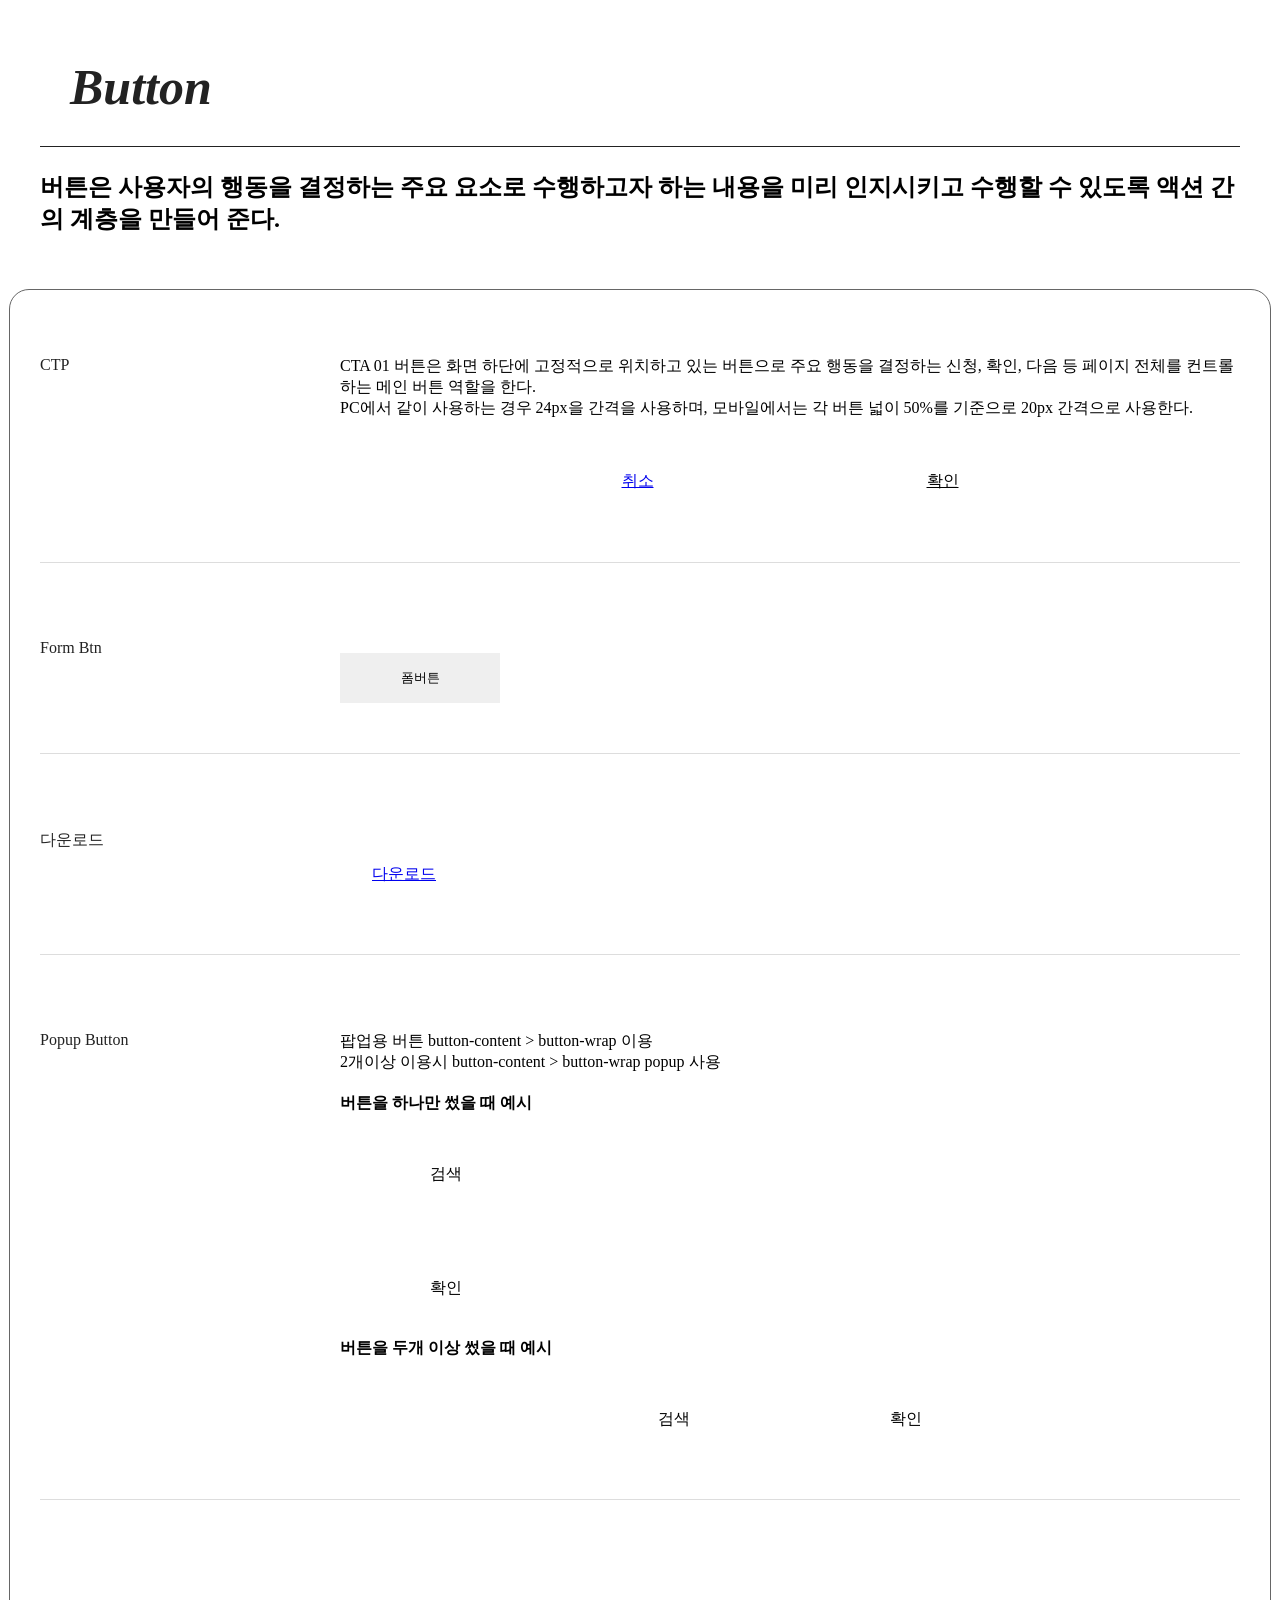
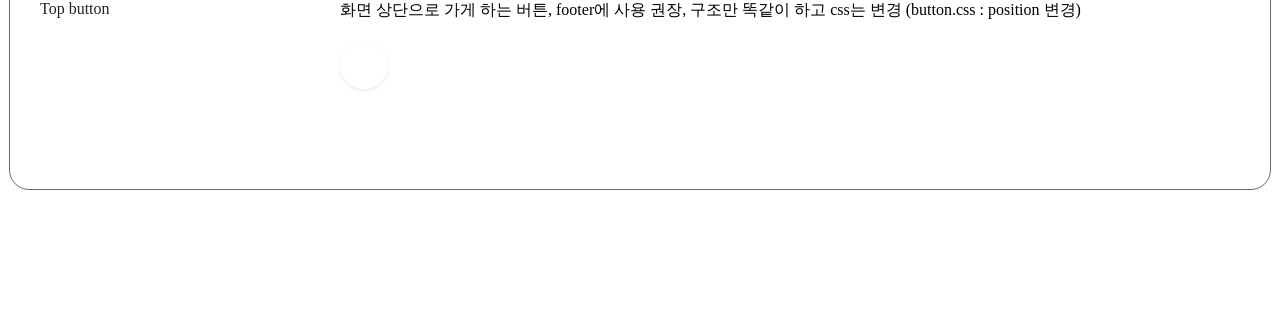
==== commit 544ec06a: "다운로드 버튼 속성 (download) 제거 (필요 시 추가)" ====
--- a/guide/sample/button.html
+++ b/guide/sample/button.html
@@ -88,7 +88,7 @@
                         <div>
                             <div class="button-content">
                                 <div class="btn-group">
-                                    <a href="#" class="btn-download" download>다운로드</a>
+                                    <a href="#" class="btn-download">다운로드</a> <!-- 필요시 a링크 속성으로 download 추가 -->
                                 </div>
                             </div>
                         </div>
--- a/assets/css/com/common.css
+++ b/assets/css/com/common.css
@@ -0,0 +1,63 @@
+@charset "utf-8";
+
+:root{
+    --ico-back:  url("../../images/com/svg/ico_back.svg");
+    --ico-menu:  url("../../images/com/svg/ico_menu.svg");
+    --ico-close: url("../images/com/svg/ico_close.svg");
+    --ico-close-toggle: url("../../images/com/svg/ico_toggle_up.svg");
+    --ico-search: url("../../images/com/svg/ico_search.svg");
+    --ico-clear: url("../../images/com/svg/ico_clear.svg");
+    --ico-info: url("../../images/com/svg/ico_info.svg");
+    --ico-check: url("../../images/com/svg/ico_check.svg");
+    --ico-se-arrow: url("../../images/com/svg/ico_se_arrow.svg");
+    --ico-file: url("../../images/com/svg/ico_file.svg");
+    --ico-date: url("../../images/com/svg/ico_date.svg");
+
+    --ico-w-plus: url("../../images/com/ico_w_plus.png");
+    --ico-top: url("../../images/com/ico_scrollTop.png")
+}
+
+/* 필수 표시 :: * */
+.essential { position: relative; }
+.essential::after { content:'*'; color:var(--error); padding-left:3px; }
+
+/* 스크린리더 전용 클래스 */
+.sr-only { position:absolute; width:1px; height:1px; padding:0; margin:-1px; overflow: hidden;  border:0; clip:rect(0, 0, 0, 0); white-space: nowrap; }
+/* 인풋 하이픈 :: -, ~ */
+.ipt-hyphen { display:flex; justify-content: center; align-items: center; font-size:var(--font14); }
+
+/* 인풋 오른쪽 : 텍스트, 아이콘콘*/
+input.form-control.ipt-pd-r { padding:0 32px 0 15px; }
+.ipt-right { position: absolute; transform: translateY(-50%); top:50%; right:15px; }
+
+/* 인풋 오른쪽  + 인풋 텍스트 :: 원, 개월, % */
+.amount { line-height: 1; font-size:var(--font16); font-weight: var(--font-w-b); color:var(--txt-primary); }
+/* 인풋 오른쪽  + 아이콘 */
+.ipt-right.ico button { width:20px; height:20px; }
+.ipt-right.ico-date { width:30px; height:30px; }
+
+/* 인풋 주민등록번호 뒷자리 */
+.id-mask { position: absolute;  transform: translateY(-50%); top:50%; left:34px; line-height: 1; font-size:var(--font16); font-weight: var(--font-w-r); color:var(--txt-primary); }
+
+/* 인풋 달력 아이콘 */
+.ico-date { background-color: var(--ipt-date); mask-image: var(--ico-date); mask-position: center; mask-size:24px auto; --webkit-mask-image:var(--ico-date); --webkit-mask-position:center; --webkit-mask-size:24px auto; }
+
+/* 필수 정보 아이콘 */
+.info { padding-left:24px; }
+.info li{ position: relative; margin:5px 0; line-height: 20px; font-size:var(--font14); color:var(--txt-color-6); }
+.info li::before { content:''; position: absolute; transform: translateY(-50%); top:10px; left:-24px; width:18px; height:18px;}
+.info li::before { background-color: var(--info-color); mask-image: var(--ico-info); -webkit-mask-image:var(--ico-info);  mask-size:auto 18px; -webkit-mask-size: auto 18px; -webkit-mask-repeat:no-repeat; mask-repeat:no-repeat; }
+
+/* 텍스트 줄바꿈 */
+.txt-prewrap { white-space: pre-wrap; }
+
+/* none */
+.dp-none { display:none; }
+
+/* 퀵메뉴 dim */
+.overlay::before { position: relative;  }
+.overlay.on::before { content: ''; position:fixed; top:0; bottom:0; right:0; left:0; background:rgba(0, 0, 0, 0.65);  z-index: 11; }
+
+@media (max-width:767px) {
+    .sr-only.mo { position:relative; width:auto; height:auto; clip:auto; color:var(--color-6); font-size:var(--font-w-m);  }
+}
--- a/assets/css/com/layout.css
+++ b/assets/css/com/layout.css
@@ -73,7 +73,7 @@
 #headerWrap:has(.menu-item.on) { background-color:var(--white); }
 .gnb{ display:flex; justify-content:space-between; align-items:center; margin:0 auto; max-width:1400px; width:100%; background:var(--white); }
 .gnb h1{ display:block; width:137px; height:36px; font-size:0; }
-.gnb h1 a{ display:block; width:100%; height:100%; text-indent:-9999px; background:url("../../images/com/svg/topLogo.svg") no-repeat; background-size:100%; }
+.gnb h1 a{ display:block; width:100%; height:100%; text-indent:-9999px; background:url("../../images/com/svg/topLogo.svg") no-repeat; background-size:100%; background-position-y: center; }
 .bodyWrap { padding-top:88px; }
 
 /*---------------------------------------------
@@ -119,8 +119,10 @@
 .page-container > [class*="-content"] > .group >[class*="-group"]:first-child,
 .page-container > [class*="-content"] >[class*="-group"]:first-child { margin-top:0; }
 .page-container > [class*="-content"] > .group > [class*="-group"]:last-child { margin-bottom:0; }
-.page-container > div + div { padding-top:52px; border-top:1px solid var(--color-d); }
 .page-container > div.tab-container + div { padding-top:0; }
+
+[class*="-content"] + div { margin-top:54px; }
+[class*="-content"] > [class*="-group"] + div { margin-top:32px; }
 
 /**성공, 실패**/
 .success { color: var(--success) !important; }
@@ -276,6 +278,8 @@
 .form-content > .form-wrap > .form-group .mo-column .flex-row > div { flex:1; }
 .form-content > .form-wrap > .form-group .mo-column .flex-row .se-select,
 .form-content > .form-wrap > .form-group .mo-column > .col:last-of-type { flex:0 0 152px; }
+.form-content > .form-wrap.full { flex-wrap:wrap; flex-direction: column; }
+.form-content > .form-wrap.full .form-group { width:100%; }
 
 /**팝업 검색 폼**/
 .pop-content .form-wrap.search-form > .group .form-group { display:grid; grid-template-columns:100px 1fr; gap:0 24px; align-items:center; width:100%; }
--- a/assets/css/com/input.css
+++ b/assets/css/com/input.css
@@ -54,6 +54,7 @@
 ============================================= */
 label,
 .label-tit{ display:block; font-size:var(--form-label-font-size); color:var(--form-label); font-weight:var(--font-label-weight); }
+.label-tit { margin-bottom:16px; }
 th label { font-size:var(--th-form-label-font-size); font-weight:initial; }
 
 /* =============================================
--- a/assets/css/com/tab.css
+++ b/assets/css/com/tab.css
@@ -24,10 +24,11 @@
 .tab-container .tab-list.depth1 .tab-item{  flex:0 0 auto; text-align:center; line-height:51px; padding:8px 32px; width:auto; height:69px; font-size:var(--tab-font-szie); color:var(--tab-font-color); border-bottom:1px solid transparent; font-weight: var(--font-w-m); }
 .tab-container .tab-list.depth1 .active{ text-align: center; color: var(--tab-active); border-bottom:4px solid var(--tab-active); font-weight:var(--font-w-b); }
 
-.tab-container .tab-list.depth2 { flex-wrap:wrap; gap:24px; margin-bottom:52px; }
-.tab-container .tab-list.depth2 .tab-item { flex:0 0 auto; padding:0 26px; width:auto; min-height:51px; line-height:51px; border-radius:30px; background:var(--tab2-background); font-weight:var(--font-w-m); transition:all 0.3s ease; }
-.tab-container .tab-list.depth2 button { background-color:transparent; }
-.tab-container .tab-list.depth2 .active { background:var(--tab-active); color:var(--white); font-weight:var(--font-w-b); }
+.tab-container .tab-list.depth2 { margin-bottom: 52px; }
+.tab-container .tab-list.depth2 .btn-group { display: flex; flex-wrap: wrap; gap: 15px;}
+.tab-container .tab-list.depth2 .tab-item { flex: 0 0 auto; padding: 0 26px; width: auto; min-height: 51px; line-height: 51px; border-radius: 30px; background: var(--tab2-background); font-weight: var(--font-w-m); transition: all 0.3s ease; }
+.tab-container .tab-list.depth2 button { background-color: transparent; }
+.tab-container .tab-list.depth2 .active { background: var(--tab-active); color: var(--white); font-weight: var(--font-w-b); }
 
 .tab-container .tab-list.depth1 .tab-item:focus-visible { border-bottom:0; border:2px solid var(--tab-active); z-index:2; background:var(--focus-bg); }
 .tab-container .tab-list.depth2 .tab-item:focus-visible { border-bottom:0; outline:2px solid var(--tab-active); outline-offset:2px; z-index:2;  }
